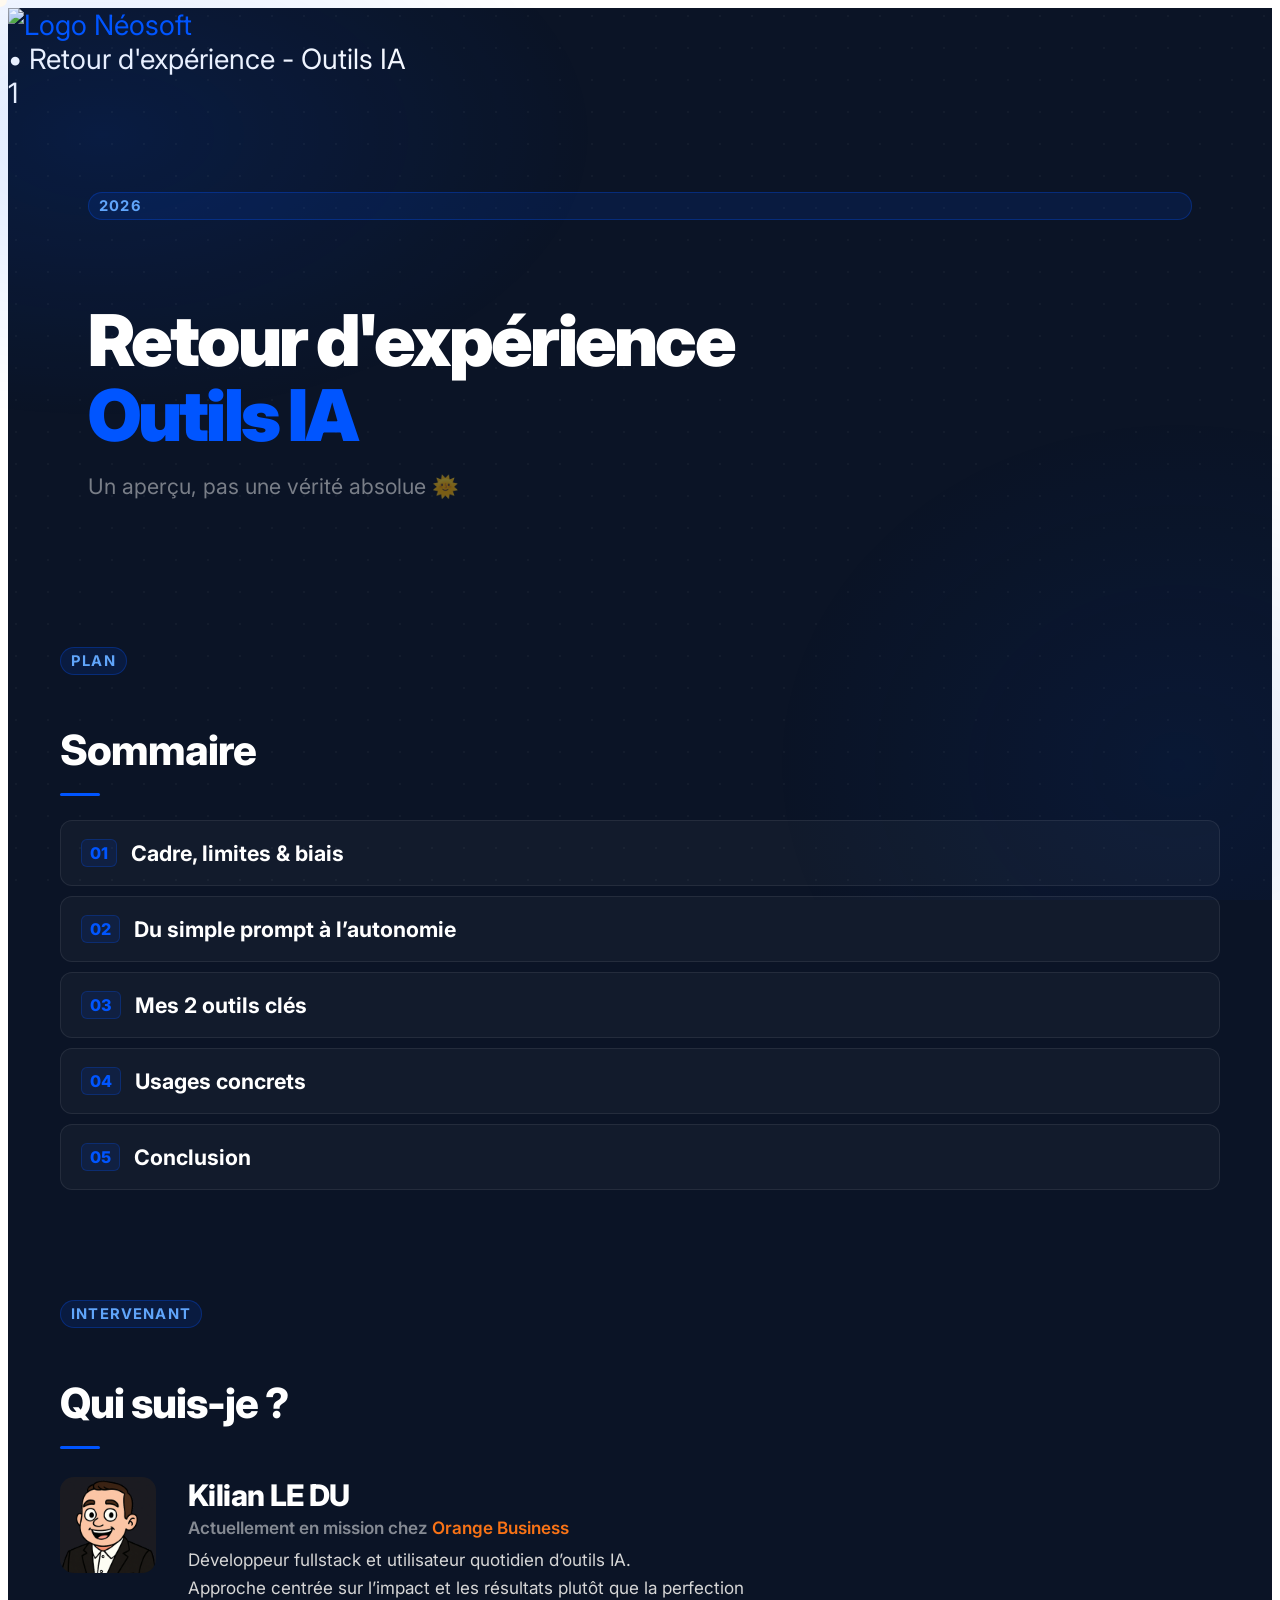
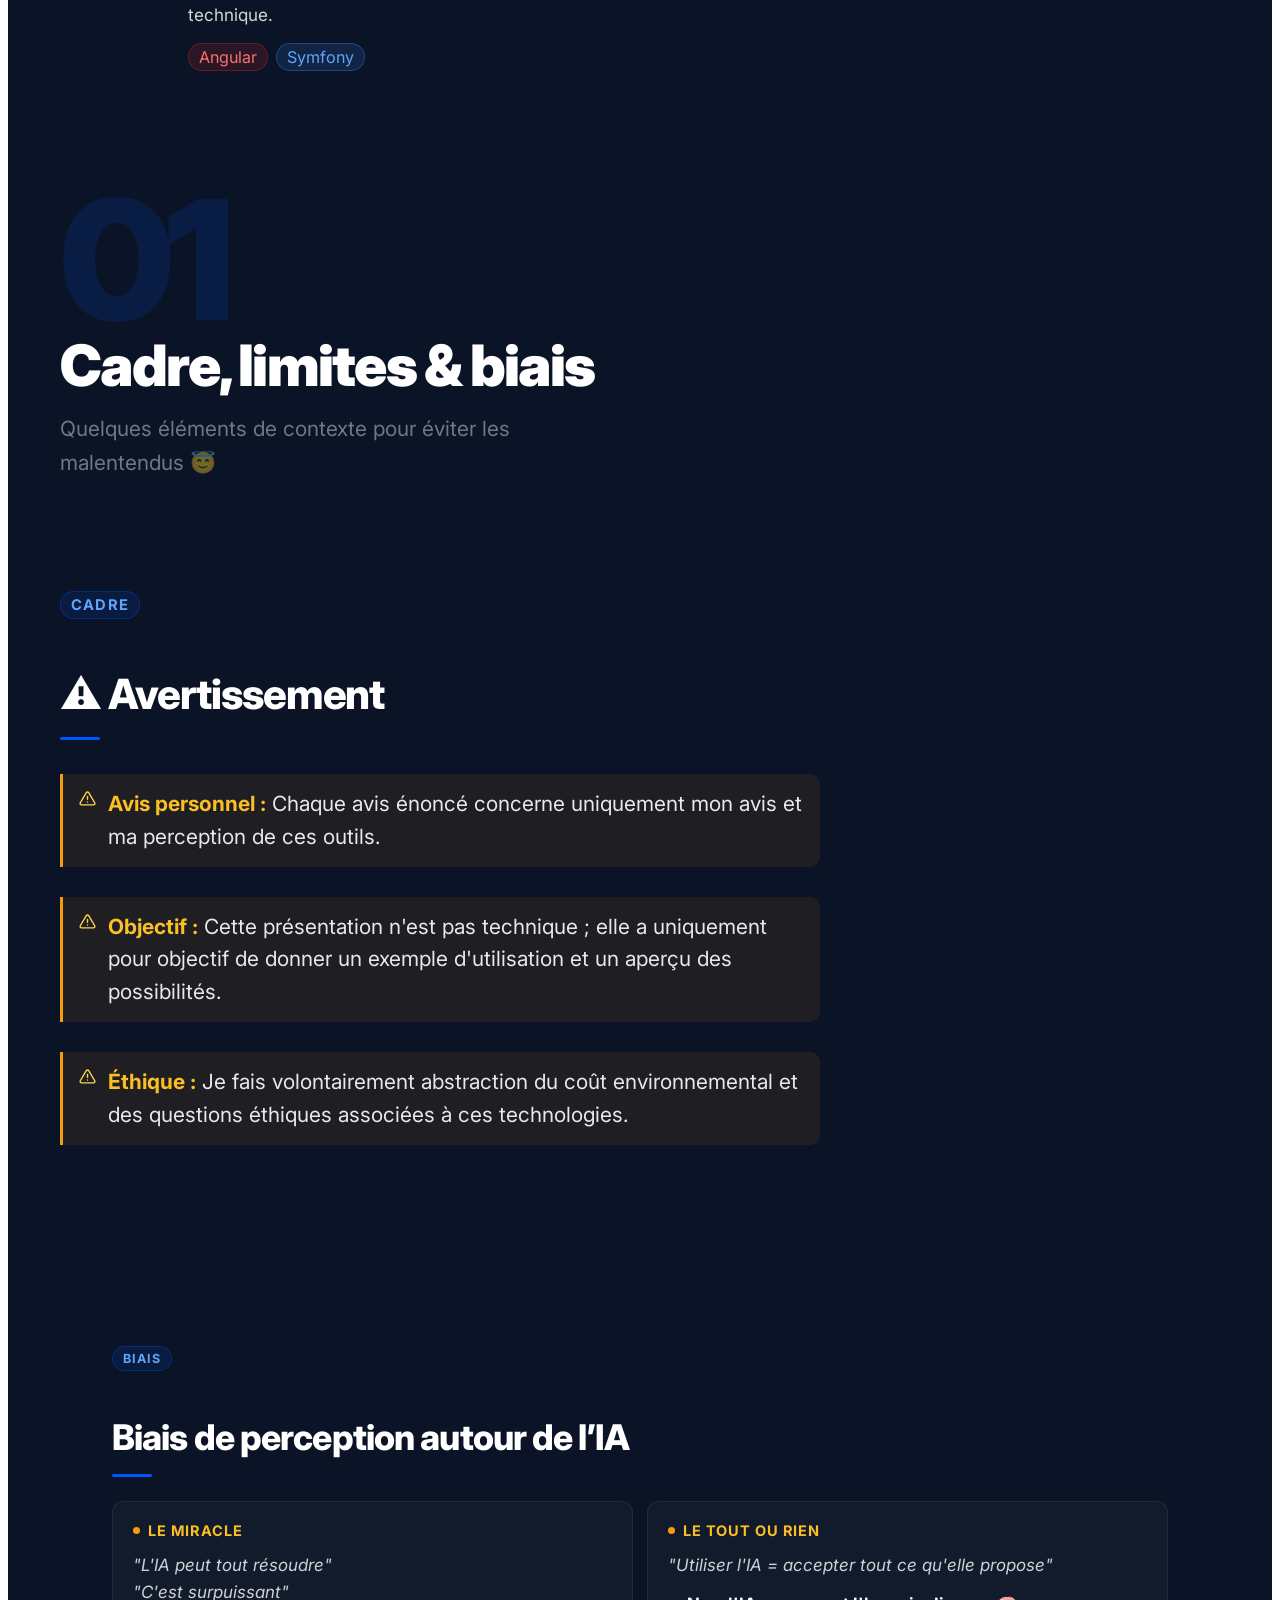
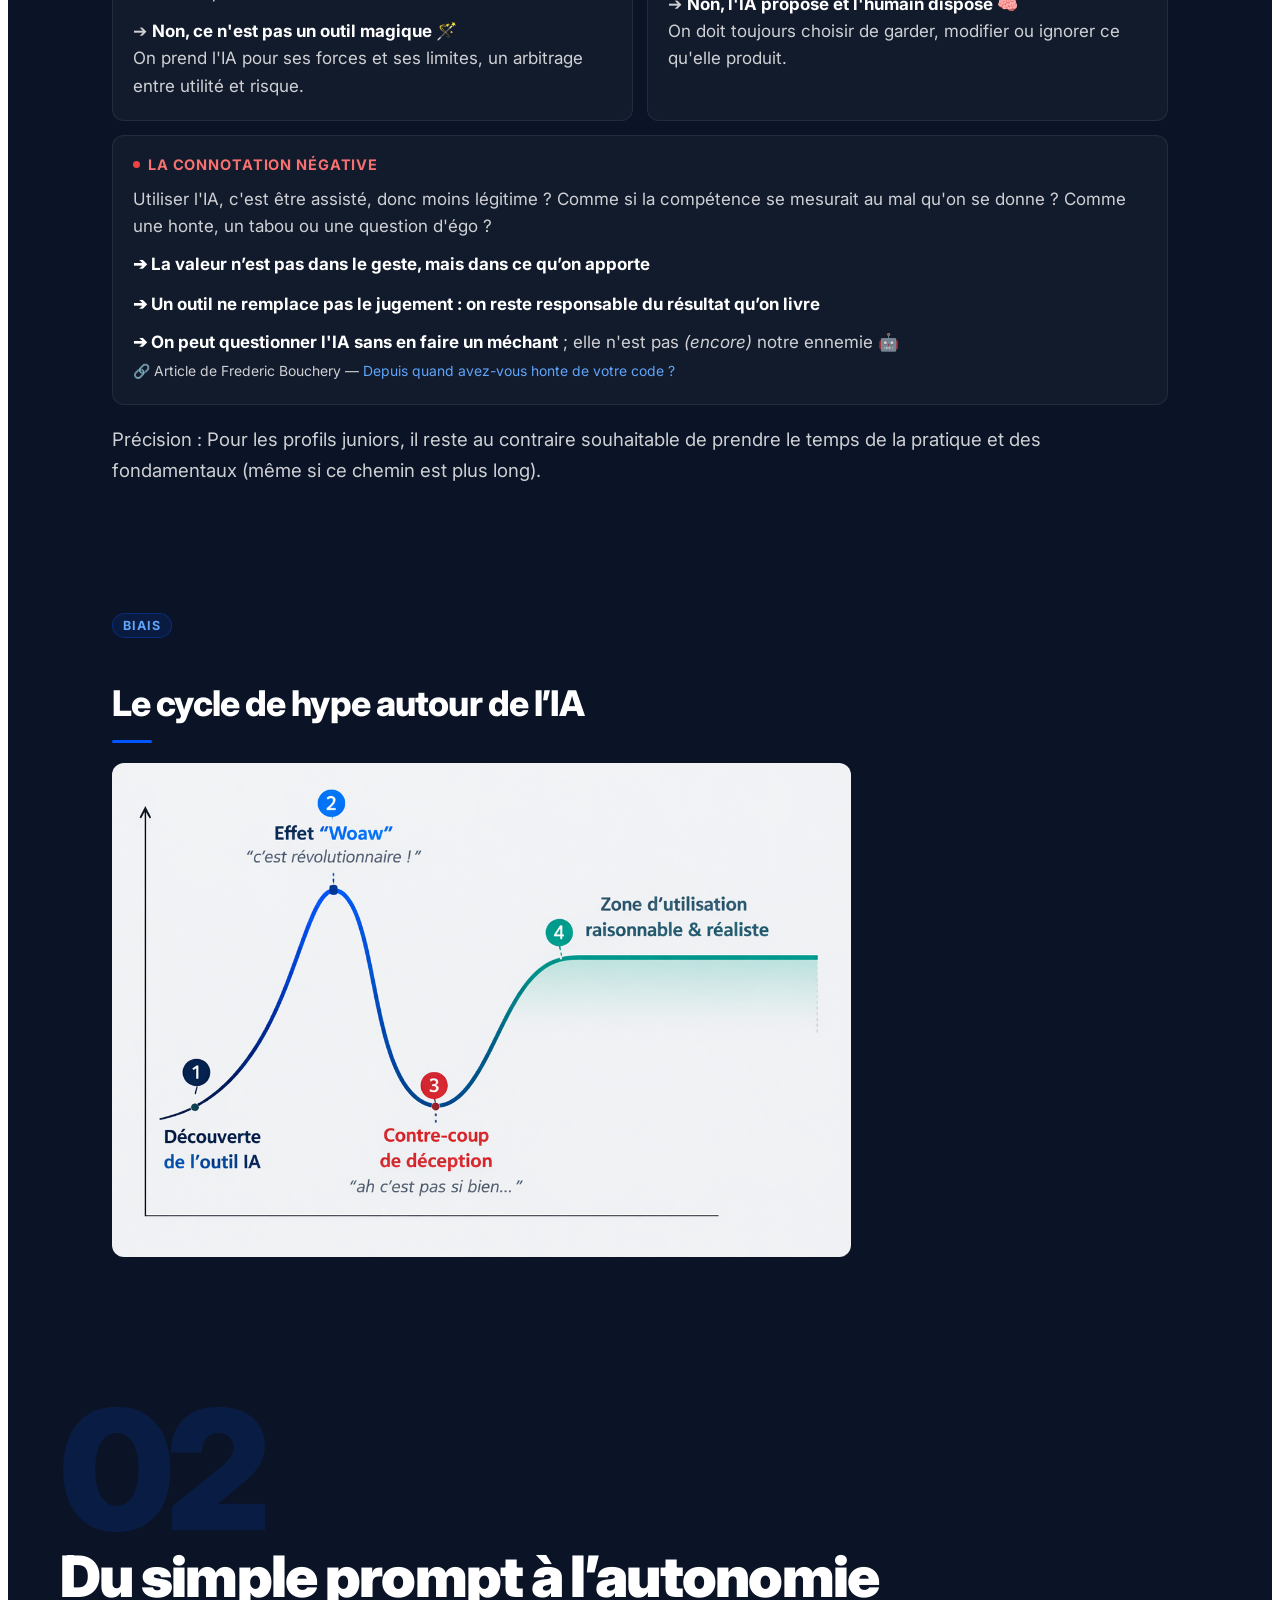
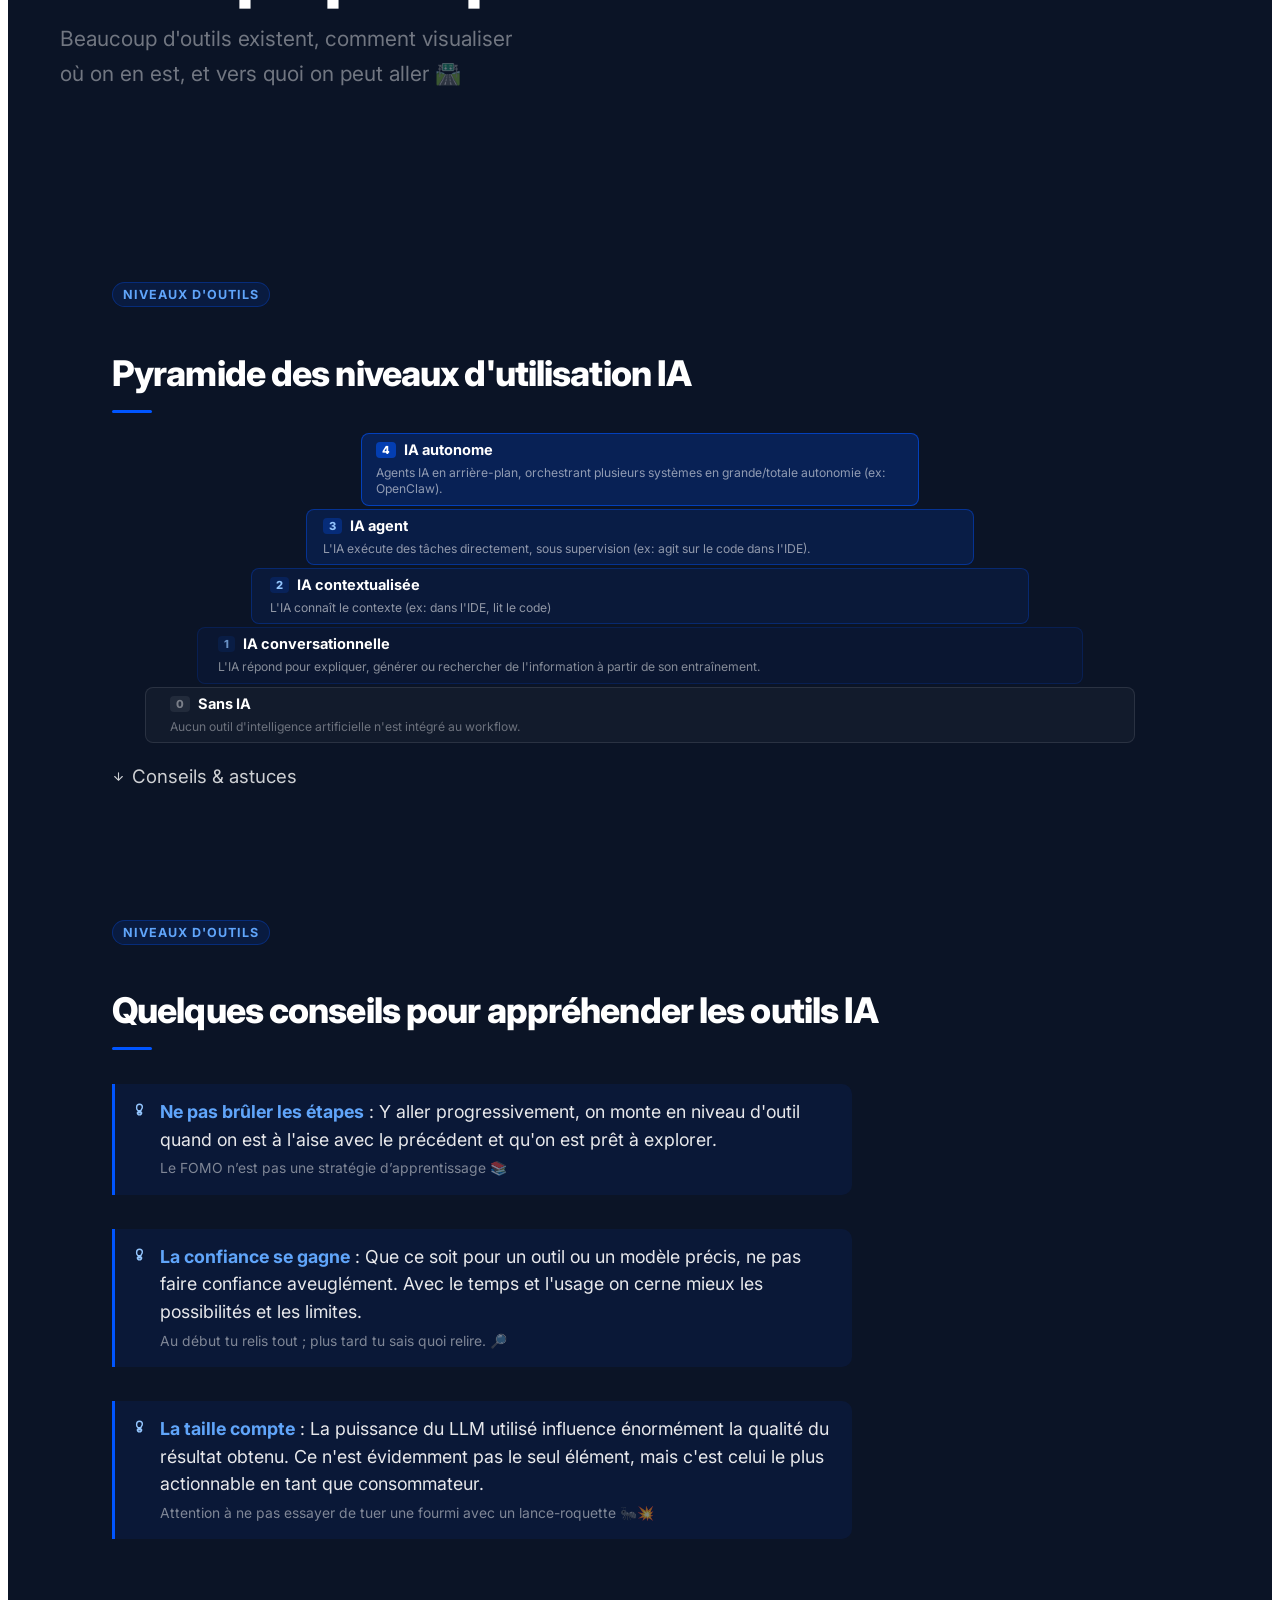
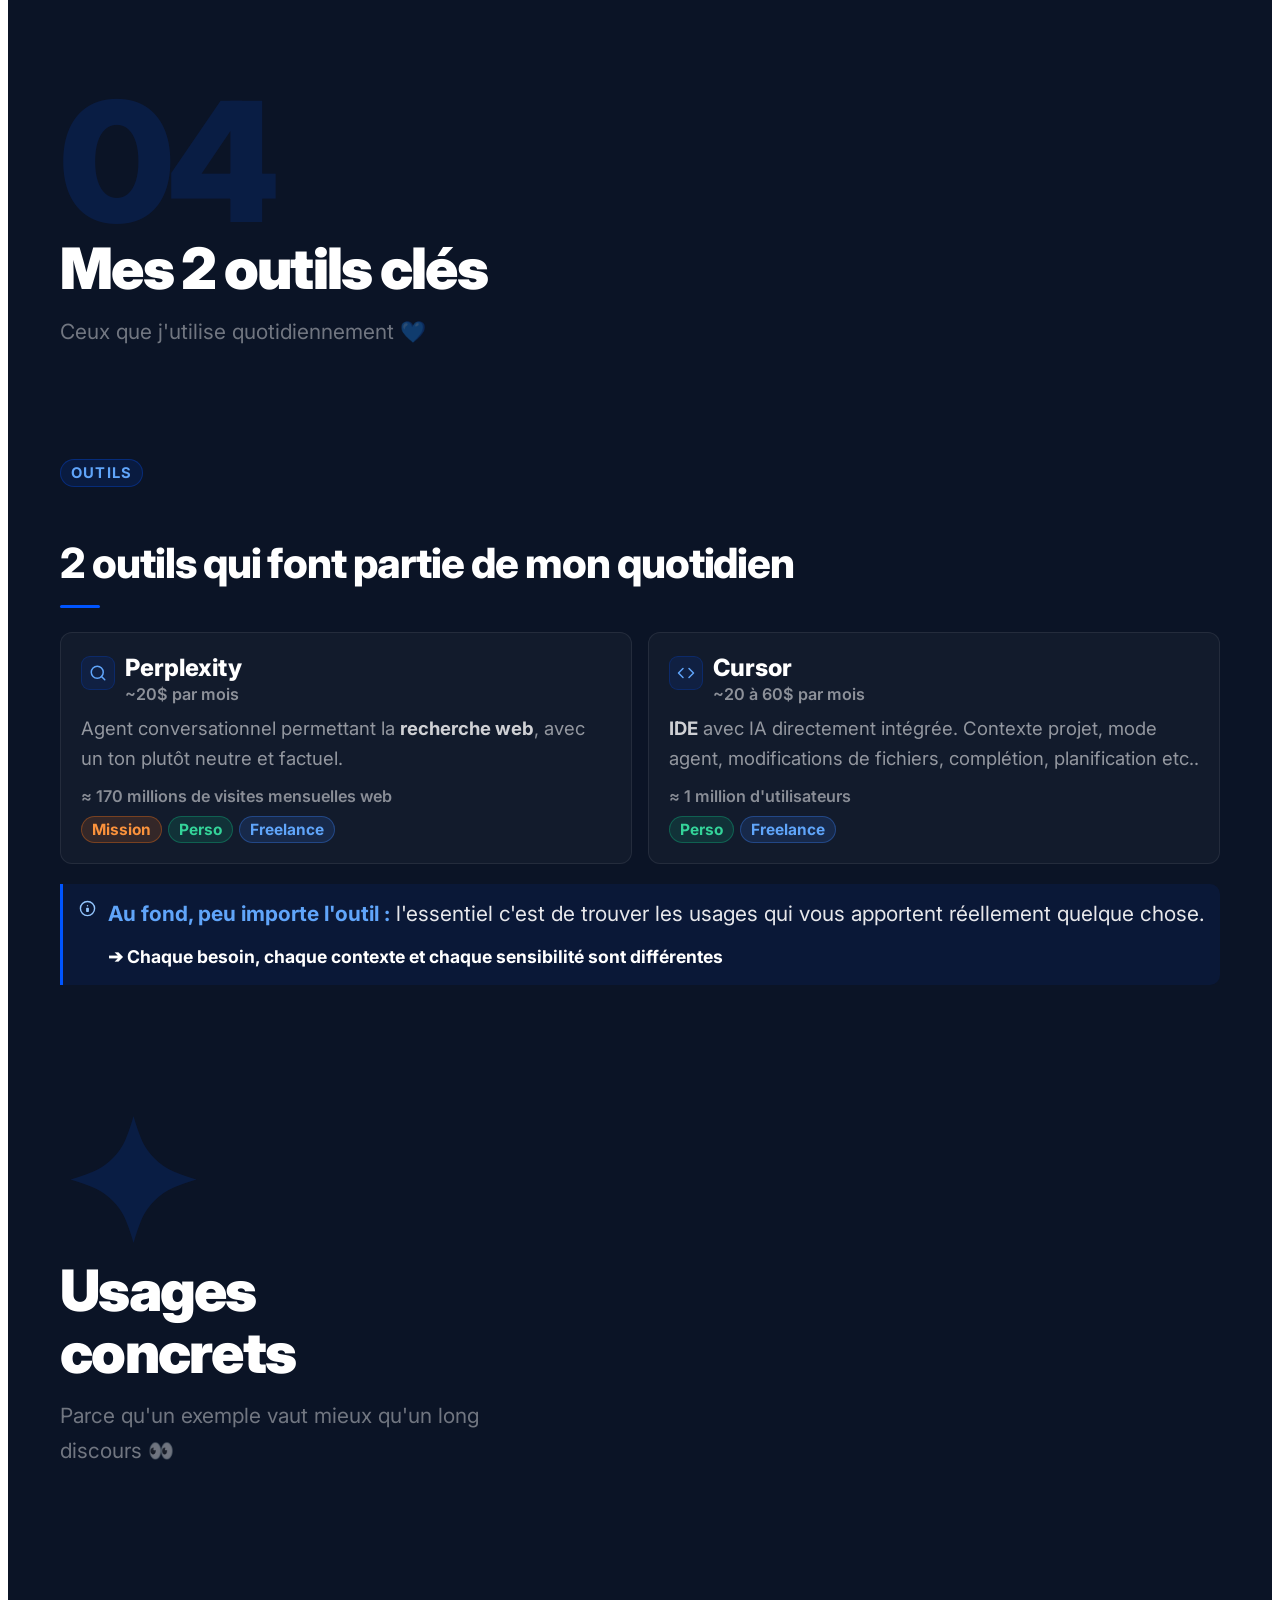
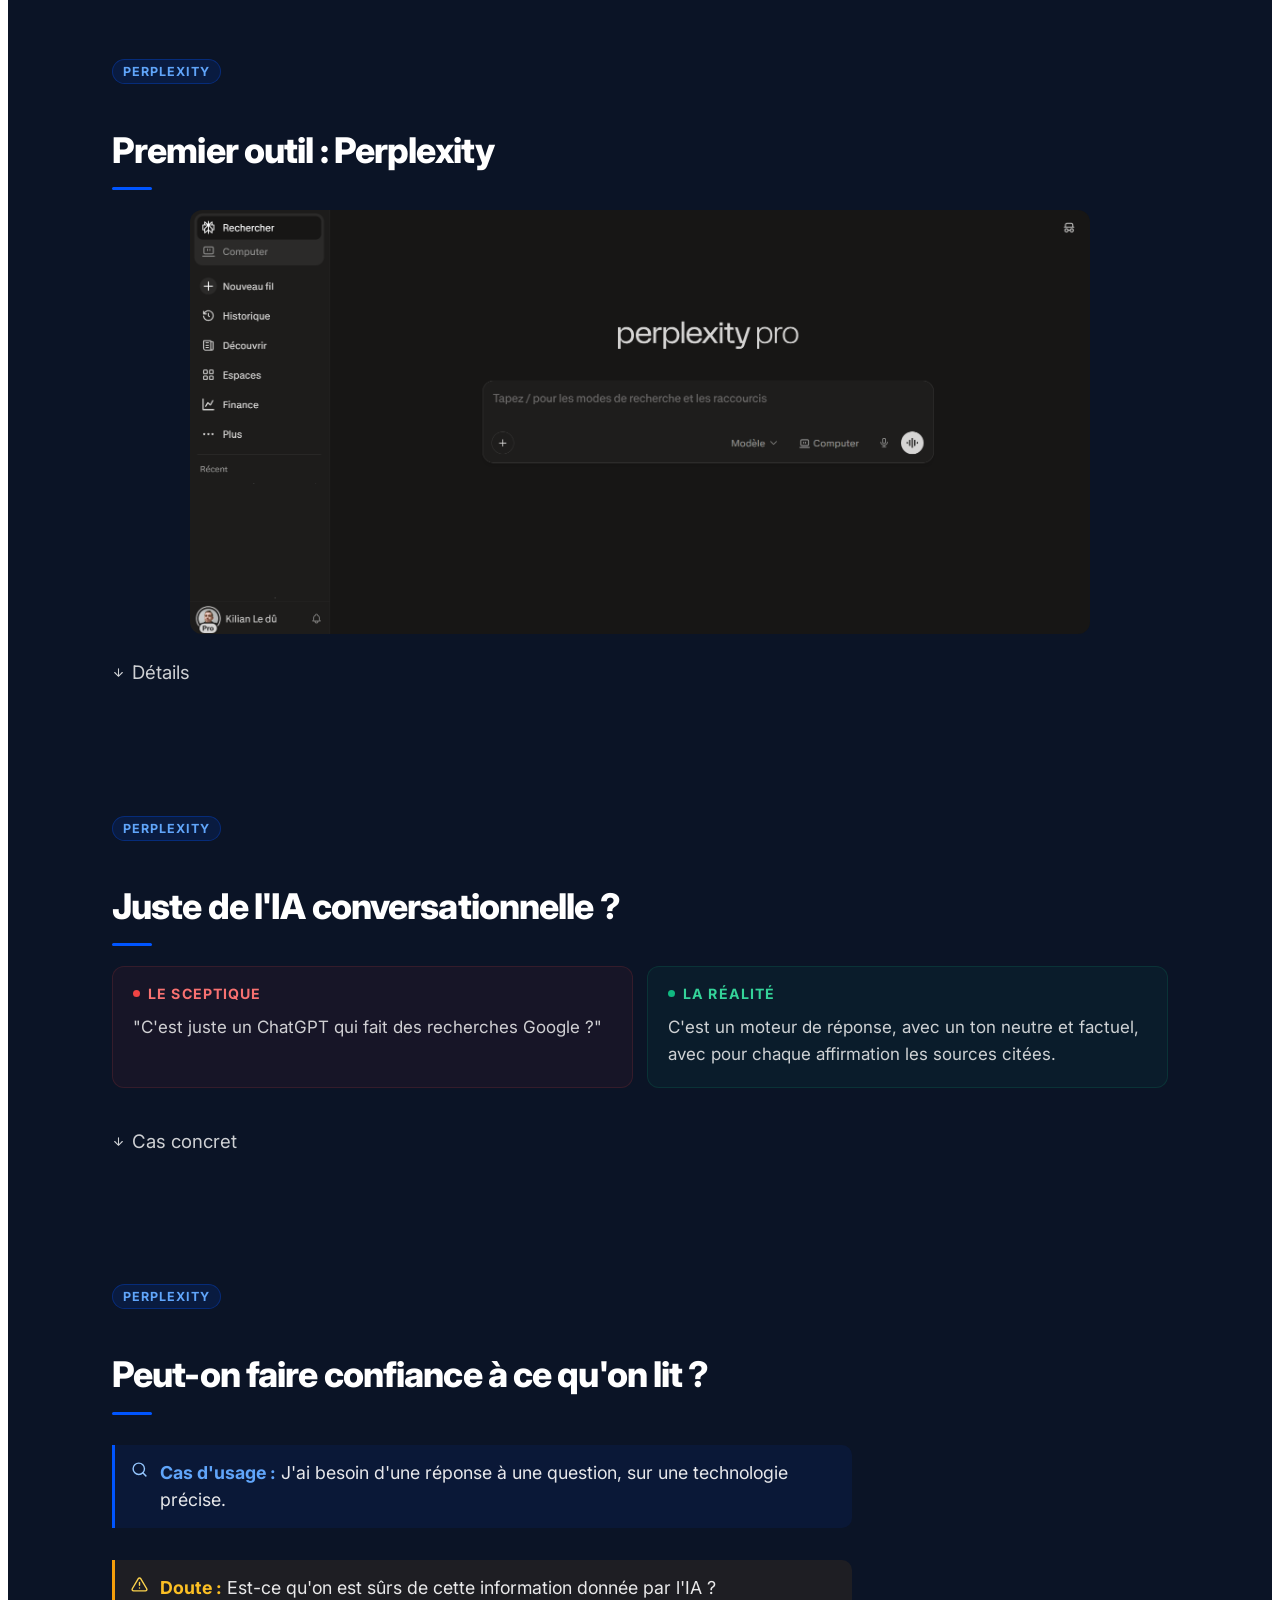
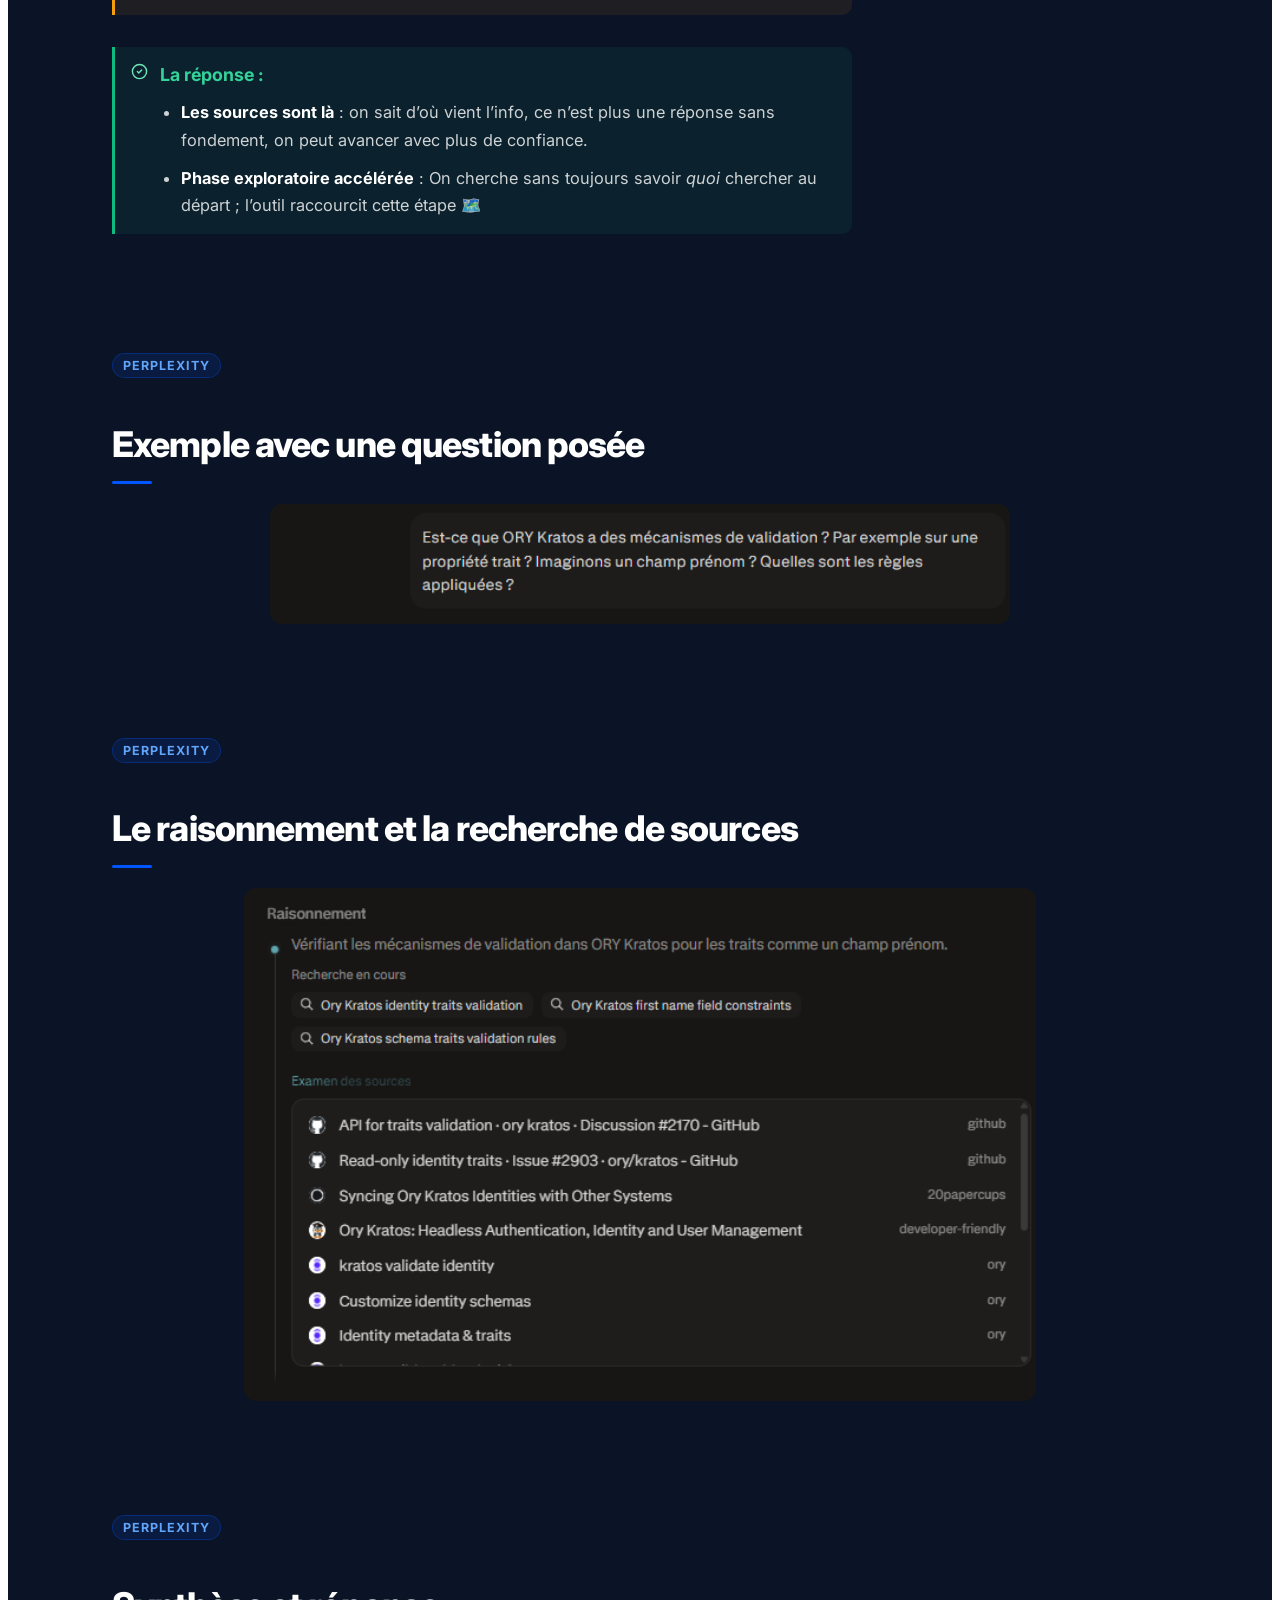
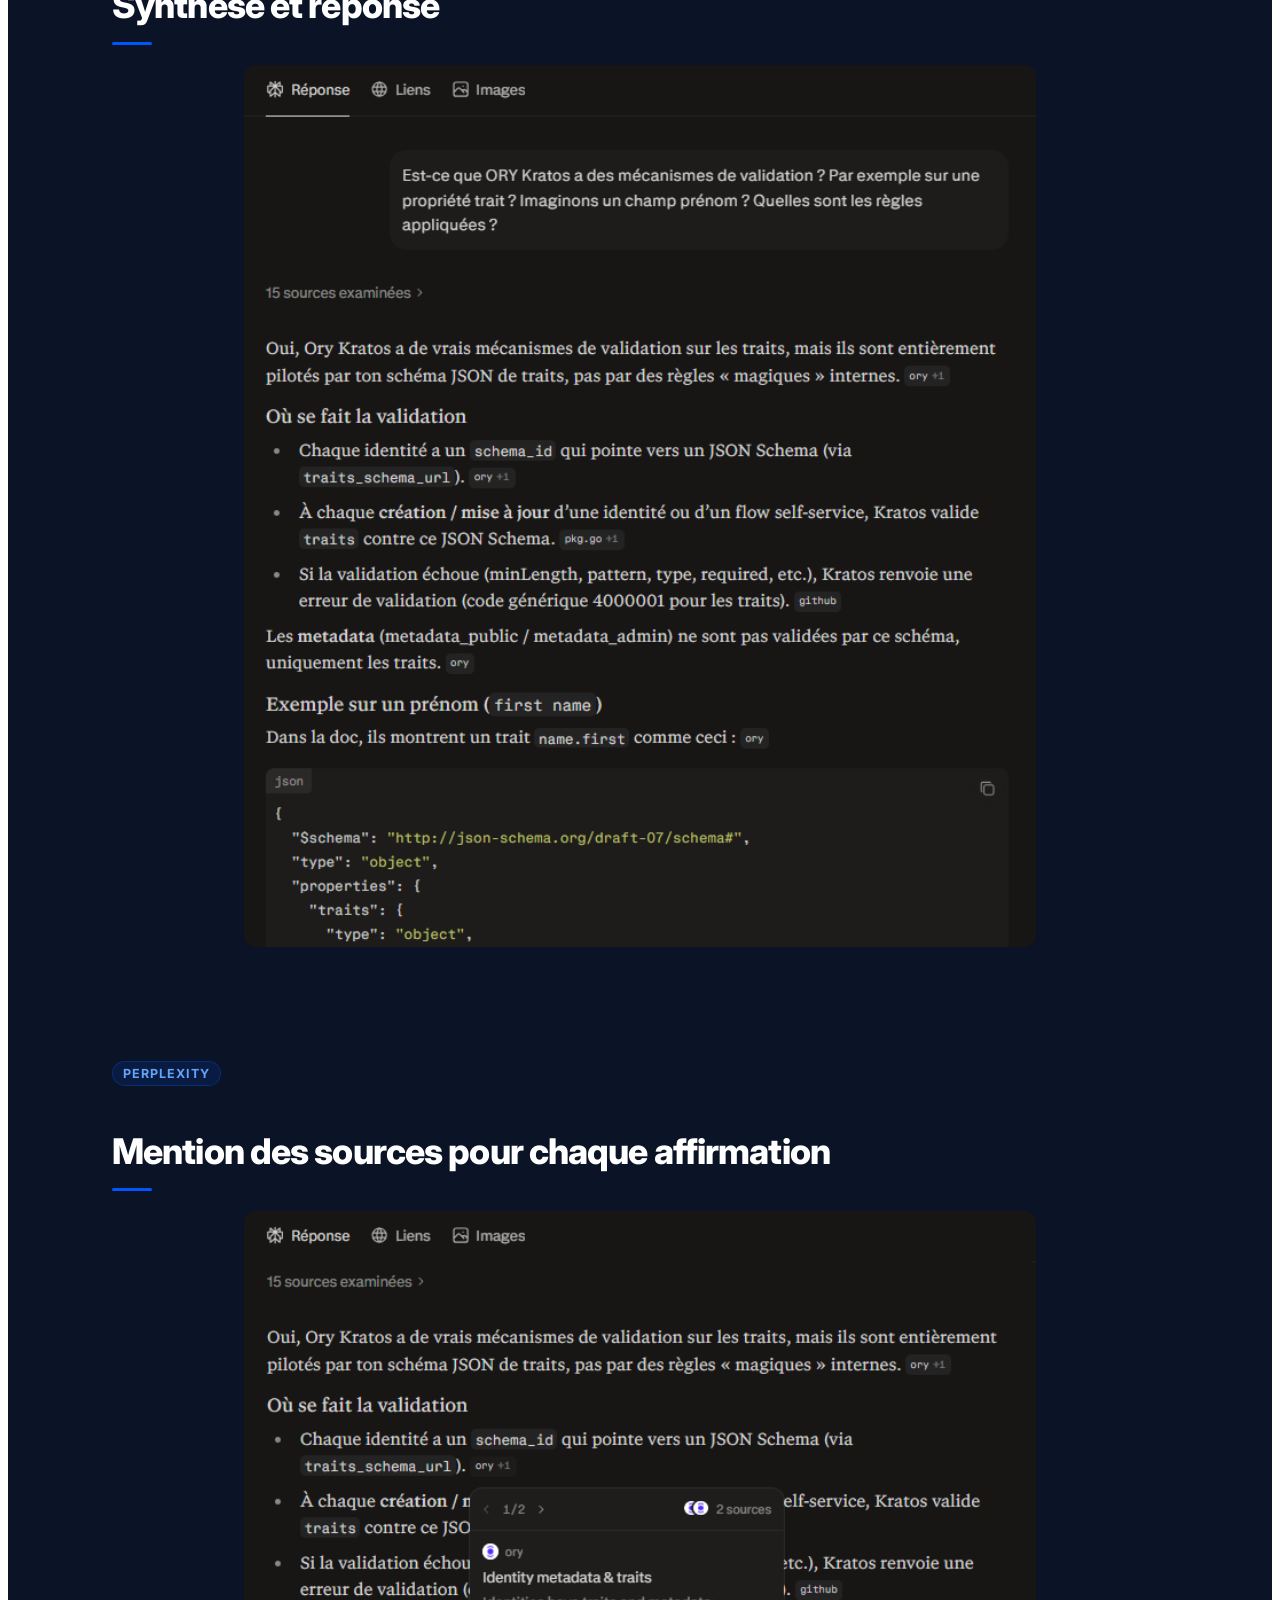
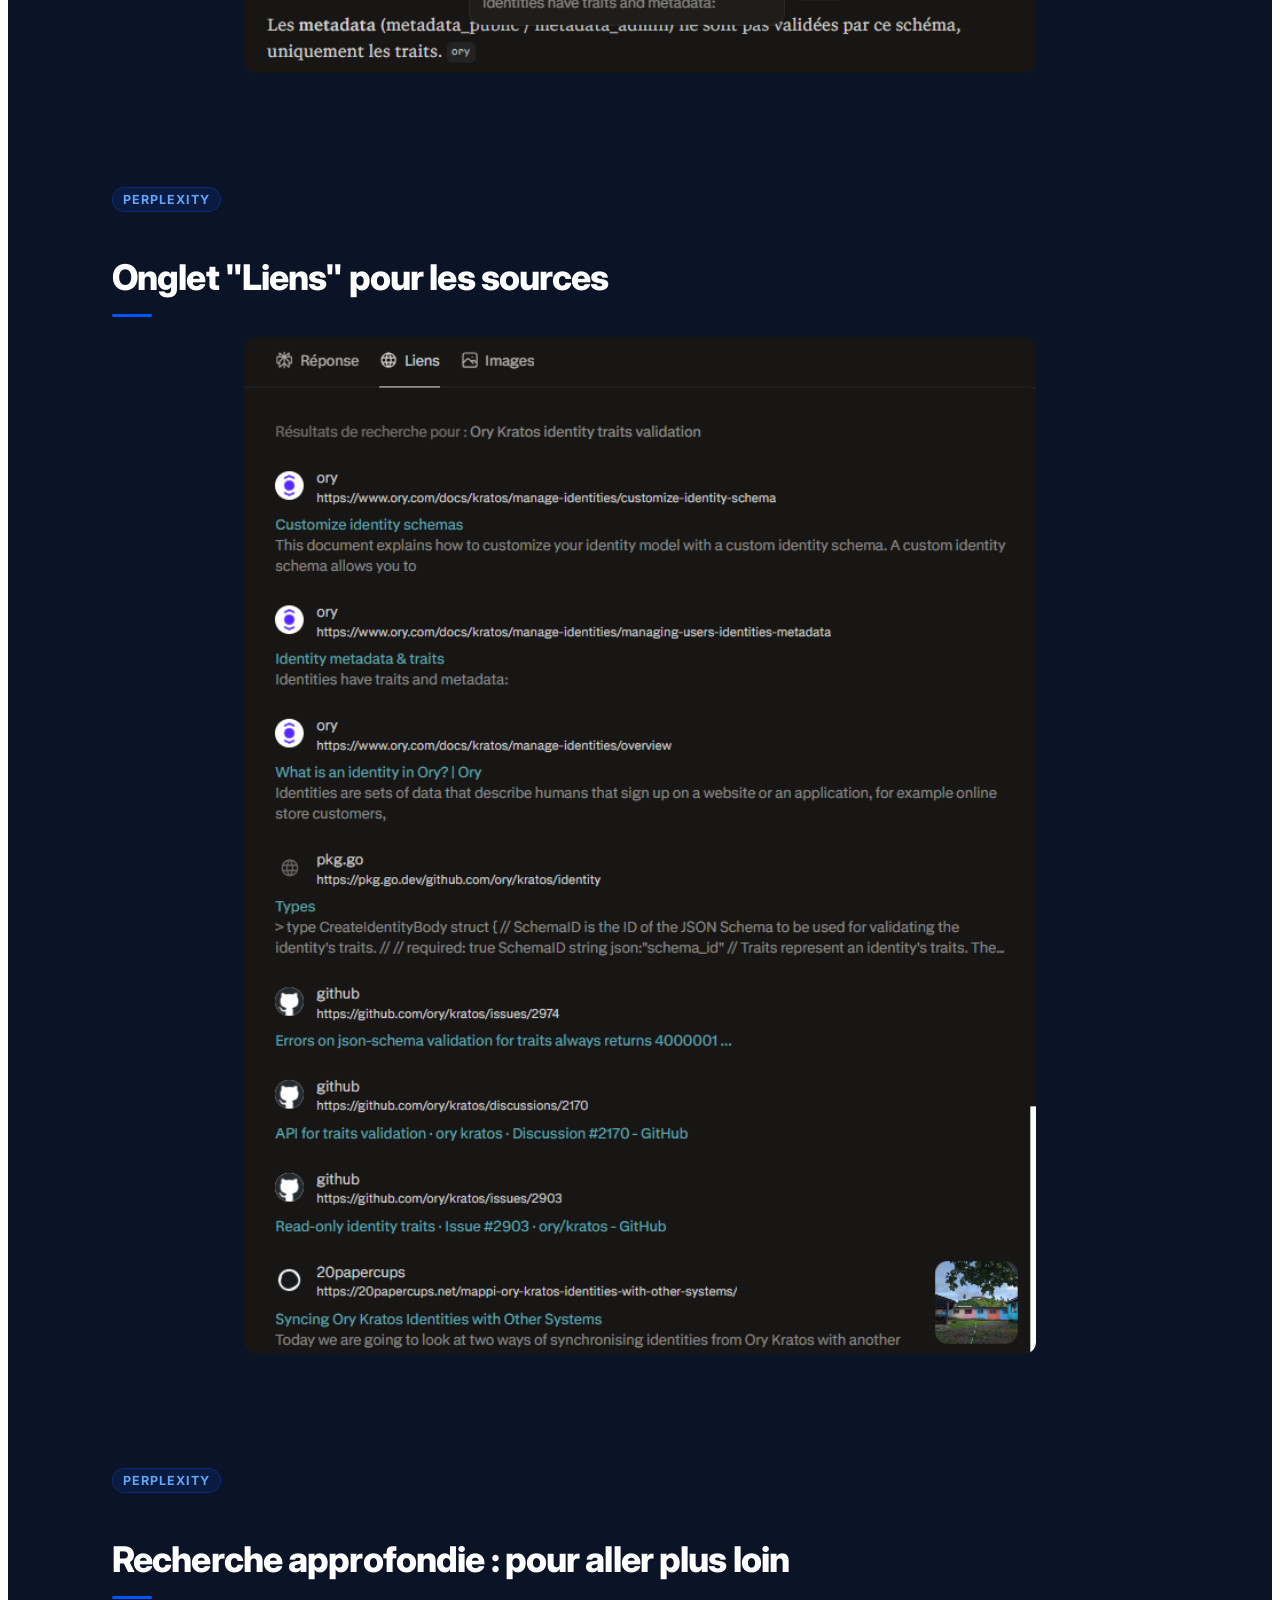
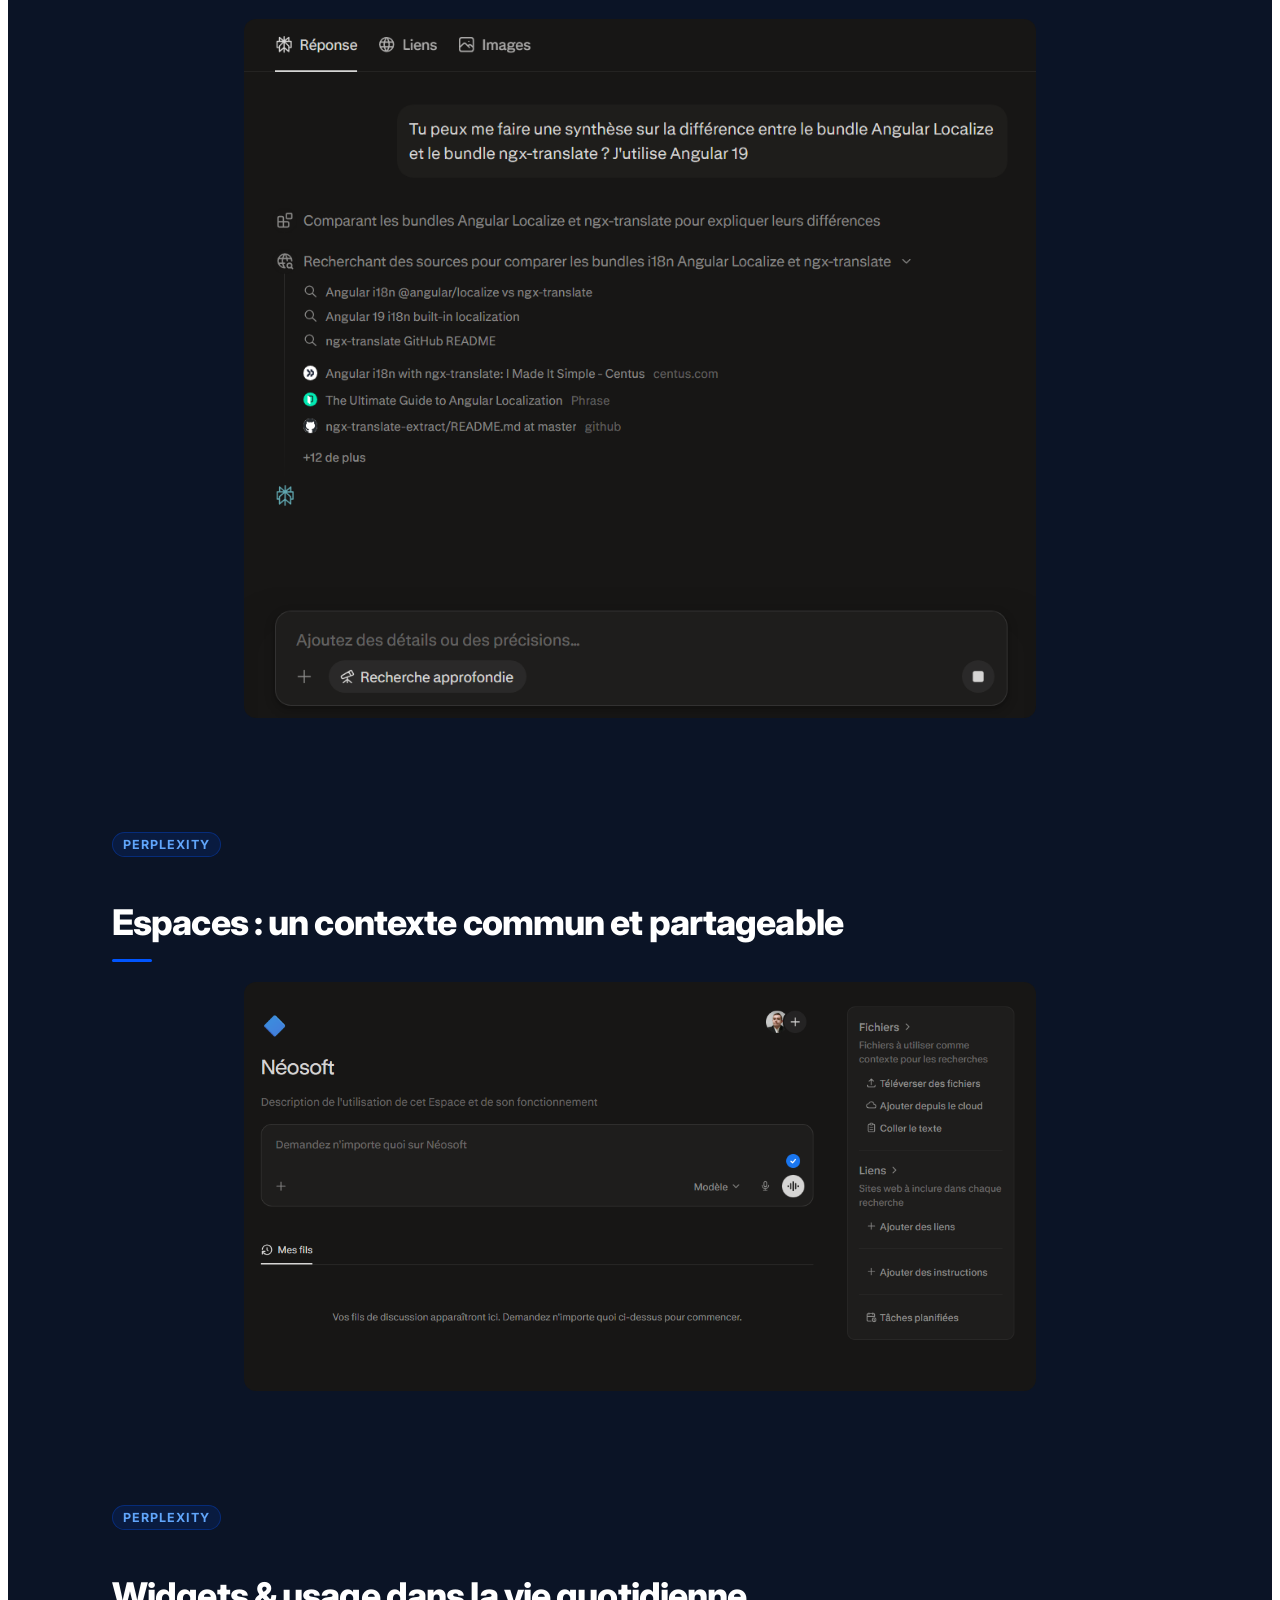
==== index.html @ 253b0e28 "Rename index.html" ====
<!DOCTYPE html>
<html>
<head>
  <meta charset="utf-8">
  <title>Néosoft - RetEx Outils IA</title>

  <link rel="stylesheet" href="https://fonts.googleapis.com/css2?family=Inter:ital,wght@0,300;0,400;0,500;0,600;0,700;0,800;0,900;1,400&display=swap">
  <link rel="stylesheet" href="https://cdn.jsdelivr.net/npm/reveal.js@4.3.1/dist/reveal.min.css">
  <link rel="stylesheet" href="https://cdn.jsdelivr.net/npm/reveal.js@4.3.1/dist/theme/black.min.css">
  <link rel="stylesheet" href="https://cdn.jsdelivr.net/npm/highlight.js@11.11.1/styles/nord.min.css">
  <script src="https://cdn.jsdelivr.net/npm/reveal.js/plugin/highlight/highlight.js"></script>
  <script src="https://cdn.jsdelivr.net/npm/@tailwindcss/browser@4"></script>
  <link rel="icon" type="image/png" href="https://www.neosoft.fr/wp-content/themes/neosoft/favicons/favicon-32x32.png">

  <style type="text/tailwindcss">
    @theme {
      --color-navy:  #0B1426;
      --color-blue:  #003DB5;
      --color-accent: #0055FF;
      --font-sans: "Inter", -apple-system, BlinkMacSystemFont, "Segoe UI", sans-serif;
    }
  </style>

  <style>
    /* ── ANIMATIONS ENTRE SLIDES ─────────────────── */
    @keyframes slideInUp {
      from { opacity: 0; transform: translateY(40px); }
      to   { opacity: 1; transform: translateY(0); }
    }
    @keyframes slideInLeft {
      from { opacity: 0; transform: translateX(-48px); }
      to   { opacity: 1; transform: translateX(0); }
    }
    .reveal .slides section.present > * {
      animation: slideInUp .5s cubic-bezier(0.22, 1, 0.36, 1) both;
    }
    .reveal .slides section.present > *:nth-child(1) { animation-delay: .00s; }
    .reveal .slides section.present > *:nth-child(2) { animation-delay: .07s; }
    .reveal .slides section.present > *:nth-child(3) { animation-delay: .14s; }
    .reveal .slides section.present > *:nth-child(4) { animation-delay: .21s; }
    .reveal .slides section.present > *:nth-child(5) { animation-delay: .28s; }
    .reveal .slides section.present > *:nth-child(6) { animation-delay: .35s; }
    /* Dividers : le chiffre géant entre en glissant depuis la gauche */
    .reveal .slides section.present .section-num   { animation: slideInLeft .55s cubic-bezier(0.22, 1, 0.36, 1) both; animation-delay: .0s; }
    .reveal .slides section.present .section-title { animation: slideInUp   .5s  cubic-bezier(0.22, 1, 0.36, 1) both; animation-delay: .08s; }
    .reveal .slides section.present .section-desc  { animation: slideInUp   .45s cubic-bezier(0.22, 1, 0.36, 1) both; animation-delay: .18s; }

    /* Présentation (hors .slide-template) : entrée horizontale au lieu de slideInUp */
    .reveal .slides section:not(.slide-template).present > * {
      animation-name: slideInLeft;
    }
    .reveal .slides section:not(.slide-template).present .section-title,
    .reveal .slides section:not(.slide-template).present .section-desc {
      animation-name: slideInLeft;
    }

    /* ── ANIMATIONS UTILITAIRES (opt-in) ─────────────
         Usage : ajouter la classe sur n'importe quel élément
         Ex : <div class="anim-slide-right anim-delay-2">...</div>

         Classes disponibles :
           anim-slide-up    → monte depuis le bas
           anim-slide-down  → descend depuis le haut
           anim-slide-right → arrive depuis la gauche
           anim-slide-left  → arrive depuis la droite
           anim-fade        → simple fondu (sans déplacement)
           anim-zoom        → zoom depuis légèrement plus petit
           anim-delay-1 … anim-delay-6 → décalage de 100ms à 600ms
    ─────────────────────────────────────────────── */
    @keyframes slideUp    { from { opacity:0; transform: translateY(36px);  } to { opacity:1; transform: translateY(0); } }
    @keyframes slideDown  { from { opacity:0; transform: translateY(-36px); } to { opacity:1; transform: translateY(0); } }
    @keyframes slideRight { from { opacity:0; transform: translateX(-36px); } to { opacity:1; transform: translateX(0); } }
    @keyframes slideLeft  { from { opacity:0; transform: translateX(36px);  } to { opacity:1; transform: translateX(0); } }
    @keyframes simpleFade { from { opacity:0; }                               to { opacity:1; } }
    @keyframes zoomIn     { from { opacity:0; transform: scale(.92); }        to { opacity:1; transform: scale(1); } }

    .reveal .slides section.present .anim-slide-up    { animation: slideUp    .55s cubic-bezier(0.22,1,0.36,1) both; }
    .reveal .slides section.present .anim-slide-down  { animation: slideDown  .55s cubic-bezier(0.22,1,0.36,1) both; }
    .reveal .slides section.present .anim-slide-right { animation: slideRight .55s cubic-bezier(0.22,1,0.36,1) both; }
    .reveal .slides section.present .anim-slide-left  { animation: slideLeft  .55s cubic-bezier(0.22,1,0.36,1) both; }
    .reveal .slides section.present .anim-fade        { animation: simpleFade .5s  cubic-bezier(0.22,1,0.36,1) both; }
    .reveal .slides section.present .anim-zoom        { animation: zoomIn     .5s  cubic-bezier(0.22,1,0.36,1) both; }

    .anim-delay-1 { animation-delay: .1s !important; }
    .anim-delay-2 { animation-delay: .2s !important; }
    .anim-delay-3 { animation-delay: .3s !important; }
    .anim-delay-4 { animation-delay: .4s !important; }
    .anim-delay-5 { animation-delay: .5s !important; }
    .anim-delay-6 { animation-delay: .6s !important; }

    /* ── CORRECTIONS MODE VUE D'ENSEMBLE (Échap) ─────
       Reveal masque les slides .past/.future (opacity:0) et les fragments
       non révélés (opacity:0 + visibility:hidden). Le thème overview ne
       remet pas toujours visibility sur les fragments. Nos animations
       d’entrée (section.present > *) peuvent laisser un état illisible.
       On force donc un rendu « figé final » pour toutes les vignettes.
    ─────────────────────────────────────────────── */
    .reveal.overview .slides > section.past,
    .reveal.overview .slides > section.future,
    .reveal.overview .slides > section.present,
    .reveal.overview .slides section > section.past,
    .reveal.overview .slides section > section.future,
    .reveal.overview .slides section > section.present {
      opacity:    1 !important;
      visibility: visible !important;
    }
    .reveal.overview .slides section {
      opacity:    1 !important;
      visibility: visible !important;
    }
    /* Enfants directs SAUF les <section> imbriquées (stack vertical) */
    .reveal.overview .slides section > *:not(section) {
      animation:  none !important;
      opacity:    1 !important;
      transform:  none !important;
      visibility: visible !important;
    }
    .reveal.overview .slides section * {
      animation:  none !important;
    }
    /* Tout le contenu hors balises <section> imbriquées : opacité / visibilité */
    .reveal.overview .slides section *:not(section) {
      opacity:    1 !important;
      visibility: visible !important;
    }
    /* Fragments Reveal + variantes fade-* (transform inclus) */
    .reveal.overview .slides section .fragment,
    .reveal.overview .slides section .fragment.visible {
      opacity:    1 !important;
      visibility: visible !important;
      transform:  none !important;
    }

    /* ── BASE ─────────────────────────────────────── */
    *, html, body {
      font-family: "Inter", -apple-system, BlinkMacSystemFont, "Segoe UI", sans-serif;
    }
    :root {
      --header-height: 72px;
      --navy:   #0B1426;
      --blue:   #003DB5;
      --accent: #0055FF;
      --r-background-color: #0B1426;
      --r-main-color:    #FFFFFF;
      --r-heading-color: #FFFFFF;
      --r-link-color:    #0055FF;
      --r-selection-background-color: #0055FF;
      --r-selection-color: #fff;
    }

    /* ── FOND ─────────────────────────────────────── */
    .reveal {
      background: #0B1426;
      color: #fff;
      font-size: 28px;
      font-family: "Inter", sans-serif;
    }
    /* Orbs de couleur */
    .reveal::before {
      content: '';
      position: fixed;
      inset: 0;
      background:
        radial-gradient(ellipse 55% 45% at 8% 15%,  rgba(0,85,255,.13) 0%, transparent 70%),
        radial-gradient(ellipse 45% 55% at 92% 85%, rgba(0,61,181,.1)  0%, transparent 70%);
      pointer-events: none;
      z-index: 0;
    }
    /* Grille de points subtile */
    .reveal::after {
      content: '';
      position: fixed;
      inset: 0;
      background-image: radial-gradient(circle, rgba(255,255,255,.035) 1px, transparent 1px);
      background-size: 32px 32px;
      pointer-events: none;
      z-index: 0;
    }
    .reveal .slides { position: relative; z-index: 1; }

    /* ── SECTIONS ─────────────────────────────────── */
    .reveal section {
      padding-top: calc(var(--header-height) + 10px);
      padding-bottom: 24px;
      padding-left: 52px;
      padding-right: 52px;
      font-size: .85em;
      text-align: left;
    }

    /* ── TYPOGRAPHIE ──────────────────────────────── */
    .reveal h1 {
      font-size: 3em; font-weight: 900; color: #fff;
      line-height: 1.05; letter-spacing: -.04em; margin-bottom: .3em;
    }
    .reveal h2 {
      font-size: 1.75em; font-weight: 800; color: #fff;
      letter-spacing: -.025em; line-height: 1.2;
      margin-bottom: .2em;
      position: relative; padding-bottom: .5em;
      text-transform: none;
    }
    .reveal h2::after {
      content: ''; position: absolute; bottom: 0; left: 0;
      width: 40px; height: 3px;
      background: var(--accent); border-radius: 2px;
    }
    .reveal h3 {
      font-size: 1.05em; font-weight: 700; color: #fff;
      margin-bottom: .45em; letter-spacing: -.01em;
    }
    .reveal p  { color: rgba(255,255,255,.8);  line-height: 1.65; font-size: .92em; }
    .reveal li { color: rgba(255,255,255,.8);  line-height: 1.7;  font-size: .92em; }
    .reveal a  { color: var(--accent); text-decoration: none; }

    /* ── BARRE DE PROGRESSION ──
       Reveal remplit la barre avec transform: scaleX(p) sur un span à width:100%.
       Pour les petits p, l’échelle compresse le bord droit → flou large ; plus p
       augmente, plus c’est net. On ignore scaleX (voir JS : width en %). ── */
    .reveal .progress {
      position: fixed; top: var(--header-height); bottom: auto;
      left: 0; right: 0; height: 3px;
      background: rgba(255,255,255,.08);
      z-index: 1100; pointer-events: none;
      isolation: isolate;
    }
    .reveal .progress span {
      display: block;
      height: 100%;
      width: 0%;
      max-width: 100%;
      box-sizing: border-box;
      background: var(--accent);
      box-shadow: 0 0 3px rgba(0, 85, 255, 0.45);
      backface-visibility: hidden;
      -webkit-backface-visibility: hidden;
      transition: none !important;
      transform: none !important;
      transform-origin: left center;
    }

    /* ── FLÈCHES REVEAL.JS (conservées) ──────────── */
    .reveal .controls button,
    .reveal .controls .navigate-left,
    .reveal .controls .navigate-right,
    .reveal .controls .navigate-up,
    .reveal .controls .navigate-down {
      color: rgba(255,255,255,.4) !important;
      fill: rgba(255,255,255,.4) !important;
      transition: color .2s, fill .2s;
    }
    .reveal .controls button:hover {
      color: #fff !important;
      fill: #fff !important;
    }

    /* ── COMPOSANTS RÉUTILISABLES ─────────────────── */

    /* Tag */
    .tag {
      display: inline-block;
      font-size: .62em; font-weight: 700; letter-spacing: .08em; text-transform: uppercase;
      padding: 4px 10px; border-radius: 100px;
      background: rgba(0,85,255,.12); border: 1px solid rgba(0,85,255,.3); color: #60a5fa;
    }

    /* Card générique */
    .card {
      padding: 18px 20px; border-radius: 12px;
      background: rgba(255,255,255,.03); border: 1px solid rgba(255,255,255,.08);
      transition: background .2s, border-color .2s;
    }
    .card:hover { background: rgba(0,85,255,.06); border-color: rgba(0,85,255,.2); }

    /* Capture grid cells */
    .capture-grid img { max-height: 18vh; width: 100%; object-fit: contain; border-radius: 12px; display: block; }
    .capture-cell { transition: transform .2s ease; cursor: zoom-in; }
    .capture-cell:hover { transform: translateY(-4px); }

    /* Lightbox */
    #img-lightbox {
      display: none;
      position: fixed;
      inset: 0;
      z-index: 9999;
      align-items: center;
      justify-content: center;
      background: rgba(0,0,0,.75);
      backdrop-filter: blur(6px);
      cursor: zoom-out;
      opacity: 0;
      transition: opacity .22s ease;
    }
    #img-lightbox.lb-visible {
      display: flex;
      opacity: 1;
    }
    #img-lightbox img {
      max-width: 72vw;
      max-height: 72vh;
      width: auto;
      height: auto;
      border-radius: 12px;
      box-shadow: 0 12px 48px rgba(0,0,0,.6);
      transform: scale(.94);
      transition: transform .28s cubic-bezier(.22,1,.36,1);
    }
    #img-lightbox.lb-visible img {
      transform: scale(1);
    }

    /* Callouts */
    .callout {
      display: flex; align-items: flex-start; gap: 12px;
      padding: 14px 16px; border-radius: 0 10px 10px 0; border-left: 3px solid;
      margin: 10px 0; font-size: .88em;
    }
    .callout svg { width: 17px; height: 17px; flex-shrink: 0; margin-top: 2px; stroke-width: 2; stroke-linecap: round; stroke-linejoin: round; fill: none; stroke: currentColor; }
    .callout__text { color: rgba(255,255,255,.9); line-height: 1.55; }
    .callout--info    { background: rgba(0,85,255,.08);   border-color: #0055FF; color: #93c5fd; }
    .callout--warning { background: rgba(245,158,11,.08); border-color: #F59E0B; color: #fcd34d; }
    .callout--error   { background: rgba(239,68,68,.08);  border-color: #EF4444; color: #fca5a5; }
    .callout--success { background: rgba(16,185,129,.08); border-color: #10B981; color: #6ee7b7; }

    /* Steps / roadmap */
    .steps-list { counter-reset: step; list-style: none; padding: 0; margin: 0; }
    .steps-list li {
      counter-increment: step;
      display: flex; align-items: center; gap: 14px;
      padding: 13px 0; border-bottom: 1px solid rgba(255,255,255,.07);
      font-size: .9em; color: rgba(255,255,255,.88);
      transition: padding-left .2s;
    }
    .steps-list li:last-child { border-bottom: none; }
    .steps-list li:hover { padding-left: 6px; }
    .steps-list li::before {
      content: counter(step, decimal-leading-zero);
      flex-shrink: 0; font-size: .72em; font-weight: 800; color: var(--accent);
      background: rgba(0,85,255,.1); border: 1px solid rgba(0,85,255,.28);
      border-radius: 7px; padding: 3px 8px; letter-spacing: .02em;
    }

    /* Checklist */
    .checklist { list-style: none; padding: 0; margin: 0; }
    .checklist li {
      display: flex; align-items: center; gap: 12px;
      padding: 12px 0; border-bottom: 1px solid rgba(255,255,255,.07);
      color: rgba(255,255,255,.88); font-size: .9em;
    }
    .checklist li:last-child { border-bottom: none; }
    .checklist li .icon {
      flex-shrink: 0; width: 22px; height: 22px; border-radius: 50%;
      display: flex; align-items: center; justify-content: center;
      font-size: .75em; font-weight: 700;
    }
    .checklist li.ok .icon { background: rgba(16,185,129,.15); color: #10B981; border: 1px solid rgba(16,185,129,.3); }
    .checklist li.ko       { opacity: .6; }
    .checklist li.ko .icon { background: rgba(239,68,68,.1);  color: #EF4444; border: 1px solid rgba(239,68,68,.2); }

    /* Tableau comparatif */
    .cmp-table { width: 100%; border-collapse: collapse; font-size: .85em; }
    .cmp-table thead th {
      padding: 10px 16px; font-weight: 700; font-size: .72em;
      text-transform: uppercase; letter-spacing: .06em;
      color: rgba(255,255,255,.4); border-bottom: 1px solid rgba(255,255,255,.1);
      text-align: center;
    }
    .cmp-table thead th:first-child { text-align: left; }
    .cmp-table tbody td {
      padding: 12px 16px; color: rgba(255,255,255,.82);
      border-bottom: 1px solid rgba(255,255,255,.06); text-align: center;
    }
    .cmp-table tbody td:first-child { text-align: left; font-weight: 600; color: #fff; }
    .cmp-table thead th:last-child { text-align: left; }
    .cmp-table tbody td:last-child  { text-align: left; }
    .cmp-table tbody tr:hover td { background: rgba(255,255,255,.025); }
    .badge-good { display: inline-block; padding: 2px 10px; border-radius: 100px; background: rgba(16,185,129,.12); color: #34d399; border: 1px solid rgba(16,185,129,.25); font-size: .83em; font-weight: 600; }
    .badge-bad  { display: inline-block; padding: 2px 10px; border-radius: 100px; background: rgba(239,68,68,.1);  color: #f87171; border: 1px solid rgba(239,68,68,.22);  font-size: .83em; font-weight: 600; }
    .badge-mid  { display: inline-block; padding: 2px 10px; border-radius: 100px; background: rgba(245,158,11,.1); color: #fbbf24; border: 1px solid rgba(245,158,11,.22); font-size: .83em; font-weight: 600; }
    /* Profils modèles : indigo (expert) → bleu (polyvalent) → cyan (rapide) */
    /* Badges modèles : feu vert → jaune → rouge (niveau / usage) */
    .badge-model-expert     { display: inline-block; padding: 2px 10px; border-radius: 100px; background: rgba(16,185,129,.18); color: #6ee7b7; border: 1px solid rgba(52,211,153,.45); font-size: .83em; font-weight: 600; }
    .badge-model-polyvalent { display: inline-block; padding: 2px 10px; border-radius: 100px; background: rgba(245,158,11,.16); color: #fcd34d; border: 1px solid rgba(251,191,36,.42); font-size: .83em; font-weight: 600; }
    .badge-model-rapide     { display: inline-block; padding: 2px 10px; border-radius: 100px; background: rgba(239,68,68,.14); color: #fca5a5; border: 1px solid rgba(248,113,113,.4); font-size: .83em; font-weight: 600; }

    /* Bloc prompt démo : pseudo-coloration + pastilles hex */
    .prompt-demo-pre {
      margin: 0; width: 110%; min-height: 120px; max-height: 38vh; overflow: auto; resize: vertical;
      box-sizing: border-box; padding: 7px 10px; border-radius: 10px;
      background: rgba(0,0,0,.4); border: 1px solid rgba(255,255,255,.12);
      font-size: .56em; line-height: 1.08; font-family: ui-monospace, SFMono-Regular, Menlo, Consolas, monospace;
      text-align: left;
    }
    .prompt-demo-code {
      display: block; margin: 0; color: rgba(255,255,255,.88); white-space: pre-wrap; word-break: break-word;
      font-family: inherit; font-size: inherit; line-height: 1.08;
    }
    .prompt-demo-code .prompt-css-var { color: #7dd3fc; font-weight: 600; }
    .prompt-demo-code .prompt-css-punct { color: rgba(255,255,255,.45); }
    .prompt-demo-code .prompt-hex-wrap { display: inline-flex; align-items: center; gap: 4px; vertical-align: middle; }
    .prompt-demo-code .prompt-swatch {
      display: inline-block; width: 10px; height: 10px; border-radius: 2px;
      border: 1px solid rgba(255,255,255,.28); box-shadow: 0 0 0 1px rgba(0,0,0,.35) inset; flex-shrink: 0;
    }
    .prompt-demo-code .prompt-hex-val { color: #e2e8f0; font-weight: 600; letter-spacing: .02em; }
    .prompt-demo-code .prompt-lead { color: rgba(255,255,255,.92); }
    .prompt-demo-code .prompt-em { color: #fcd34d; font-weight: 700; }
    /* Lignes « liste » sans <ul> : interligne minimal (les <li> gardent trop d’air) */
    .prompt-demo-code .prompt-list {
      display: block; margin: 0.04em 0 0.08em; padding: 0;
      color: rgba(255,255,255,.78);
    }
    .prompt-demo-code .prompt-list > span {
      display: block; margin: 0; padding: 0; line-height: 1; font-size: inherit;
    }
    .prompt-demo-code .prompt-list .prompt-dash { color: #60a5fa; margin-right: 0.35em; }
    .prompt-demo-code .prompt-css-line { display: block; margin: 0; line-height: 1.08; padding-left: 0; }
    .prompt-demo-code .prompt-lead--tight { display: block; margin: 0.1em 0 0; line-height: 1.08; }

    /* KPI */
    .kpi-value { font-size: 3em; font-weight: 900; letter-spacing: -.04em; line-height: 1; }
    .kpi-label { font-size: .68em; color: rgba(255,255,255,.45); font-weight: 500; margin-top: 6px; text-transform: uppercase; letter-spacing: .06em; line-height: 1.4; }
    .kpi-bar   { margin-top: 14px; height: 2px; border-radius: 2px; background: rgba(255,255,255,.08); overflow: hidden; }
    .kpi-bar span { display: block; height: 100%; border-radius: 2px; }

    /* Feature cards */
    .feature-card { padding: 18px; border-radius: 12px; background: rgba(255,255,255,.03); border: 1px solid rgba(255,255,255,.08); transition: background .2s, border-color .2s; }
    .feature-card:hover { background: rgba(0,85,255,.06); border-color: rgba(0,85,255,.22); }
    .feature-icon { width: 38px; height: 38px; border-radius: 9px; background: rgba(0,85,255,.1); border: 1px solid rgba(0,85,255,.22); display: flex; align-items: center; justify-content: center; margin-bottom: 12px; }
    .feature-icon svg { width: 18px; height: 18px; stroke: #60a5fa; fill: none; stroke-width: 2; stroke-linecap: round; stroke-linejoin: round; }

    /* Timeline */
    .timeline { position: relative; padding-left: 26px; }
    .timeline::before { content: ''; position: absolute; left: 5px; top: 8px; bottom: 8px; width: 2px; background: linear-gradient(to bottom, var(--accent), rgba(0,85,255,.08)); border-radius: 2px; }
    .timeline-item { position: relative; padding-bottom: 22px; }
    .timeline-item:last-child { padding-bottom: 0; }
    .timeline-item::before { content: ''; position: absolute; left: -24px; top: 6px; width: 10px; height: 10px; border-radius: 50%; background: var(--accent); box-shadow: 0 0 0 3px rgba(0,85,255,.18); }
    .timeline-date  { font-size: .68em; font-weight: 700; text-transform: uppercase; letter-spacing: .08em; color: var(--accent); margin-bottom: 3px; }
    .timeline-title { font-size: .92em; font-weight: 700; color: #fff; margin-bottom: 3px; }
    .timeline-desc  { font-size: .8em; color: rgba(255,255,255,.48); line-height: 1.5; }

    /* Section divider */
    .section-divider { display: flex !important; flex-direction: column; justify-content: center !important; }
    .section-num   { font-size: 7em; font-weight: 900; line-height: 1; color: rgba(0,85,255,.14); letter-spacing: -.05em; margin-bottom: -.05em; }
    .section-title { font-size: 2.4em; font-weight: 900; color: #fff; letter-spacing: -.03em; line-height: 1.1; }
    .section-desc  { font-size: .88em; color: rgba(255,255,255,.42); margin-top: 14px; max-width: 480px; line-height: 1.65; }

    /* Auto-évaluation 0–10 (checkup) — dégradé 0 = négatif → 10 = positif */
    .slide-self-checkup { font-size: .82em; }
    .self-checkup { width: 100%; max-width: 1080px; margin: 0 auto; }
    .self-checkup-intro { font-size: .66em; color: rgba(255,255,255,.45); margin-bottom: 18px; line-height: 1.45; max-width: 820px; }
    .self-checkup-pager { font-size: .58em; font-weight: 700; color: rgba(255,255,255,.32); letter-spacing: .06em; margin-bottom: 8px; }
    .self-checkup-theme { font-size: .88em; font-weight: 700; color: #fff; margin-bottom: 14px; line-height: 1.35; }
    .grade-row {
      --score: 5;
      margin-bottom: 22px;
      padding-bottom: 20px;
      border-bottom: 1px solid rgba(255,255,255,.07);
    }
    .grade-row:last-child {
      margin-bottom: 0;
      padding-bottom: 0;
      border-bottom: none;
    }
    .grade-q { font-size: .78em; font-weight: 600; color: #fff; line-height: 1.35; margin-bottom: 8px; }
    .grade-caps {
      display: flex; justify-content: space-between; gap: 16px;
      font-size: .48em; color: rgba(255,255,255,.42); line-height: 1.35;
      margin-bottom: 8px;
    }
    .grade-caps span { flex: 1; }
    .grade-caps span:last-child { text-align: right; }
    .grade-rail-wrap { position: relative; height: 26px; }
    .grade-rail {
      position: absolute; left: 0; right: 0; top: 8px;
      height: 8px; border-radius: 4px;
      background: linear-gradient(90deg, #b91c1c 0%, #ea580c 22%, #ca8a04 50%, #65a30d 78%, #15803d 100%);
      border: 1px solid rgba(0,0,0,.35);
      box-shadow: inset 0 1px 0 rgba(255,255,255,.2);
    }
    /* 0 = gauche = souhaitable (vert) · 10 = droite = moins souhaitable (rouge) — ex. fréquence d’erreurs */
    .grade-row--invert .grade-rail {
      background: linear-gradient(90deg, #15803d 0%, #65a30d 18%, #ca8a04 50%, #ea580c 72%, #b91c1c 100%);
    }
    .grade-marker {
      position: absolute; top: 2px;
      width: 20px; height: 20px; border-radius: 50%;
      box-sizing: border-box;
      background: #fff;
      border: 3px solid #0f172a;
      box-shadow:
        0 0 0 2px rgba(255,255,255,.95),
        0 3px 12px rgba(0,0,0,.55),
        0 0 24px rgba(0,85,255,.65);
      left: calc(var(--score) / 10 * 100%);
      transform: translateX(-50%);
      z-index: 2;
    }
    /* Graduations 0…10 alignées sur la barre : 0 et 10 aux extrémités */
    .grade-nums {
      position: relative;
      height: 1.35em;
      margin-top: 10px;
      font-size: .44em;
      font-weight: 700;
      color: rgba(255,255,255,.3);
      letter-spacing: .02em;
      line-height: 1.2;
    }
    .grade-nums span {
      position: absolute;
      top: 0;
      white-space: nowrap;
    }
    .grade-nums span:nth-child(1) { left: 0; transform: translateX(0); }
    .grade-nums span:nth-child(11) { left: 100%; transform: translateX(-100%); }
    .grade-nums span:nth-child(2) { left: 10%; transform: translateX(-50%); }
    .grade-nums span:nth-child(3) { left: 20%; transform: translateX(-50%); }
    .grade-nums span:nth-child(4) { left: 30%; transform: translateX(-50%); }
    .grade-nums span:nth-child(5) { left: 40%; transform: translateX(-50%); }
    .grade-nums span:nth-child(6) { left: 50%; transform: translateX(-50%); }
    .grade-nums span:nth-child(7) { left: 60%; transform: translateX(-50%); }
    .grade-nums span:nth-child(8) { left: 70%; transform: translateX(-50%); }
    .grade-nums span:nth-child(9) { left: 80%; transform: translateX(-50%); }
    .grade-nums span:nth-child(10) { left: 90%; transform: translateX(-50%); }

    /* Code blocks */
    .reveal pre { background: rgba(0,0,0,.35) !important; border: 1px solid rgba(255,255,255,.08); border-radius: 12px; overflow: hidden; box-shadow: 0 24px 48px rgba(0,0,0,.3); margin: 0; }
    .reveal code { font-size: .82em; }
    .pre-header { background: rgba(255,255,255,.04); border-bottom: 1px solid rgba(255,255,255,.07); padding: 9px 14px; display: flex; align-items: center; gap: 7px; }
    .pre-dot    { width: 10px; height: 10px; border-radius: 50%; }
    .pre-lang   { margin-left: auto; font-size: .62em; color: rgba(255,255,255,.3); text-transform: uppercase; letter-spacing: .1em; font-weight: 700; }

    /* Hint navigation verticale */
    .hint-v { display: inline-flex; align-items: center; gap: 7px; font-size: .68em; color: rgba(255,255,255,.3); margin-top: 18px; }
    .hint-v svg { width: 13px; height: 13px; stroke: currentColor; fill: none; stroke-width: 2; stroke-linecap: round; }

    /* Curseur personnalisé */
    *, *::before, *::after { cursor: none !important; }
    #custom-cursor {
      position: fixed;
      top: 0; left: 0;
      width: 14px; height: 14px;
      background: #fff;
      border-radius: 50%;
      pointer-events: none;
      z-index: 99999;
      transform: translate(-50%, -50%);
      transition: transform 0.08s ease, width 0.15s ease, height 0.15s ease, opacity 0.15s ease;
      mix-blend-mode: difference;
    }
    #custom-cursor-ring {
      position: fixed;
      top: 0; left: 0;
      width: 36px; height: 36px;
      border: 2px solid rgba(255,255,255,0.5);
      border-radius: 50%;
      pointer-events: none;
      z-index: 99998;
      transform: translate(-50%, -50%);
      transition: top 0.12s ease, left 0.12s ease, width 0.15s ease, height 0.15s ease, opacity 0.15s ease;
    }
  </style>
</head>
<body>
  <div class="reveal">

    <!-- ══════════════════════════════════════════════
         HEADER — intouché
    ══════════════════════════════════════════════ -->
    <div class="deck-header fixed top-0 left-0 right-0 flex items-center justify-between px-8 py-4 h-[72px] box-border bg-[rgba(11,20,38,0.96)] backdrop-blur-xl border-b border-white/[0.07] z-[1000]">
      <div class="flex items-center gap-4">
        <a href="https://www.neosoft.fr" target="_blank" rel="noopener">
          <img class="h-8 w-auto object-contain" src="https://www.neosoft.fr/wp-content/themes/neosoft/dist/images/logo-neosoft-white.svg" alt="Logo Néosoft">
        </a>
        <div class="text-white font-bold tracking-wide text-[1.1em]">
          <span class="text-white/30 mx-4">•</span>
          <span>Retour d'expérience - Outils IA</span>
        </div>
      </div>
      <div class="text-white font-bold text-[0.9em]" id="slideCounter">1</div>
    </div>

    <div class="slides">

      <!-- ══════════════════════════════════════════
           RETEX IA · 01 · TITRE
      ══════════════════════════════════════════ -->
      <section style="display:flex;flex-direction:column;justify-content:center;padding-left:80px;padding-right:80px;">
        <div class="tag" style="margin-bottom:24px;">2026</div>
        <h1 style="margin-bottom:16px;">
          Retour d'expérience<br>
          <span style="color:#0055FF;">Outils IA</span>
        </h1>
        <p style="max-width:520px;margin:0 0 32px;font-size:.9em;color:rgba(255,255,255,.45);">
          Un aperçu, pas une vérité absolue 🌞
        </p>
      </section>

      <!-- ══════════════════════════════════════════
           RETEX IA · 02 · SOMMAIRE
      ══════════════════════════════════════════ -->
      <section>
        <div class="tag" style="margin-bottom:16px;">Plan</div>
        <h2 style="margin-bottom:24px;">Sommaire</h2>
        <div style="display:flex;flex-direction:column;gap:10px;">
          <div class="card fragment fade-left" style="display:flex;align-items:center;gap:14px;">
            <span style="flex-shrink:0;font-size:.68em;font-weight:800;color:#0055FF;background:rgba(0,85,255,.1);border:1px solid rgba(0,85,255,.25);border-radius:6px;padding:3px 8px;">01</span>
            <div style="font-weight:700;color:#fff;font-size:.9em;">Cadre, limites & biais</div>
          </div>
          <div class="card fragment fade-left" style="display:flex;align-items:center;gap:14px;">
            <span style="flex-shrink:0;font-size:.68em;font-weight:800;color:#0055FF;background:rgba(0,85,255,.1);border:1px solid rgba(0,85,255,.25);border-radius:6px;padding:3px 8px;">02</span>
            <div style="font-weight:700;color:#fff;font-size:.9em;">Du simple prompt à l’autonomie</div>
          </div>
          <div class="card fragment fade-left" style="display:flex;align-items:center;gap:14px;">
            <span style="flex-shrink:0;font-size:.68em;font-weight:800;color:#0055FF;background:rgba(0,85,255,.1);border:1px solid rgba(0,85,255,.25);border-radius:6px;padding:3px 8px;">03</span>
            <div style="font-weight:700;color:#fff;font-size:.9em;">Mes 2 outils clés</div>
          </div>
          <div class="card fragment fade-left" style="display:flex;align-items:center;gap:14px;">
            <span style="flex-shrink:0;font-size:.68em;font-weight:800;color:#0055FF;background:rgba(0,85,255,.1);border:1px solid rgba(0,85,255,.25);border-radius:6px;padding:3px 8px;">04</span>
            <div style="font-weight:700;color:#fff;font-size:.9em;">Usages concrets</div>
          </div>
          <div class="card fragment fade-left" style="display:flex;align-items:center;gap:14px;">
            <span style="flex-shrink:0;font-size:.68em;font-weight:800;color:#0055FF;background:rgba(0,85,255,.1);border:1px solid rgba(0,85,255,.25);border-radius:6px;padding:3px 8px;">05</span>
            <div style="font-weight:700;color:#fff;font-size:.9em;">Conclusion</div>
          </div>
        </div>
      </section>

      <!-- ══════════════════════════════════════════
           RETEX IA · 02b · QUI SUIS-JE ?
      ══════════════════════════════════════════ -->
      <section>
        <div class="tag" style="margin-bottom:16px;">Intervenant</div>
        <h2 style="margin-bottom:28px;">Qui suis-je ?</h2>
        <div style="display:grid;grid-template-columns:auto 1fr;gap:32px;align-items:start;max-width:700px;">
          <div style="position:relative;flex-shrink:0;">
            <img style="width:96px;height:96px;border-radius:14px;object-fit:cover;display:block;" src="assets/profile.png" alt="Photo intervenant">
          </div>
          <div>
            <div style="font-size:1.25em;font-weight:800;color:#fff;letter-spacing:-.02em;margin-bottom:4px;">Kilian LE DU</div>
            <div style="font-size:.72em;color:rgba(255,255,255,.5);font-weight:600;margin-bottom:8px;">Actuellement en mission chez <span style="color:#f97316;">Orange Business</span></div>
            <p style="font-size:.72em;color:#d6d6d6;line-height:1.6;margin:0 0 14px;">Développeur fullstack et utilisateur quotidien d’outils IA.
              <br/> Approche centrée sur l’impact et les résultats plutôt que la perfection technique.</p>
            <div style="display:flex;gap:8px;flex-wrap:wrap;">
              <span style="font-size:.68em;padding:3px 10px;border-radius:100px;background:rgba(220,38,38,.15);border:1px solid rgba(220,38,38,.35);color:#f87171;">Angular</span>
              <span style="font-size:.68em;padding:3px 10px;border-radius:100px;background:rgba(59,130,246,.15);border:1px solid rgba(59,130,246,.35);color:#60a5fa;">Symfony</span>
            </div>
          </div>
        </div>
      </section>

      <!-- ══════════════════════════════════════════
           RETEX IA · 03 · DIVIDER — Cadre
      ══════════════════════════════════════════ -->
      <section class="section-divider">
        <div class="section-num">01</div>
        <div class="section-title">Cadre, limites & biais</div>
        <div class="section-desc">Quelques éléments de contexte pour éviter les malentendus 😇</div>
      </section>

      <!-- ══════════════════════════════════════════
           RETEX IA · 04 · DISCLAIMER
      ══════════════════════════════════════════ -->
      <section>
        <div class="tag" style="margin-bottom:16px;">Cadre</div>
        <h2 style="margin-bottom:24px;">⚠️ Avertissement</h2>
        <div style="display:flex;flex-direction:column;gap:10px;max-width:760px;">
          <div class="callout callout--warning fragment fade-left">
            <svg viewBox="0 0 24 24"><path d="M10.29 3.86L1.82 18a2 2 0 0 0 1.71 3h16.94a2 2 0 0 0 1.71-3L13.71 3.86a2 2 0 0 0-3.42 0z"/><path d="M12 9v4M12 17h.01"/></svg>
            <div class="callout__text"><strong style="color:#FBBF24;">Avis personnel :</strong> Chaque avis énoncé concerne uniquement mon avis et ma perception de ces outils.</div>
          </div>
          <div class="callout callout--warning fragment fade-left">
            <svg viewBox="0 0 24 24"><path d="M10.29 3.86L1.82 18a2 2 0 0 0 1.71 3h16.94a2 2 0 0 0 1.71-3L13.71 3.86a2 2 0 0 0-3.42 0z"/><path d="M12 9v4M12 17h.01"/></svg>
            <div class="callout__text"><strong style="color:#FBBF24;">Objectif :</strong> Cette présentation n'est pas technique ; elle a uniquement pour objectif de donner un exemple d'utilisation et un aperçu des possibilités.</div>
          </div>
          <div class="callout callout--warning fragment fade-left">
            <svg viewBox="0 0 24 24"><path d="M10.29 3.86L1.82 18a2 2 0 0 0 1.71 3h16.94a2 2 0 0 0 1.71-3L13.71 3.86a2 2 0 0 0-3.42 0z"/><path d="M12 9v4M12 17h.01"/></svg>
            <div class="callout__text"><strong style="color:#FBBF24;">Éthique :</strong> Je fais volontairement abstraction du coût environnemental et des questions éthiques associées à ces technologies.</div>
          </div>
        </div>
      </section>

      <!-- ══════════════════════════════════════════
           RETEX IA · 05 · BIAIS SUR LA PERCEPTION
      ══════════════════════════════════════════ -->
      <section>
        <section>
        <div class="tag" style="margin-bottom:16px;">Biais</div>
        <h2 style="margin-bottom:24px;">Biais de perception autour de l’IA</h2>
        <div style="display:grid;grid-template-columns:1fr 1fr;gap:14px;">
          <div class="card fragment fade-left" style="padding:20px;">
            <div style="display:flex;align-items:center;gap:8px;margin-bottom:12px;">
              <div style="width:7px;height:7px;border-radius:50%;background:#F59E0B;flex-shrink:0;"></div>
              <span style="font-size:.72em;font-weight:700;text-transform:uppercase;letter-spacing:.06em;color:#fbbf24;">Le miracle</span>
            </div>
            <p style="font-size:.84em;margin:0;line-height:1.6;">
              <span style="font-style: italic;">"L'IA peut tout résoudre"</span>
              <br><span style="font-style: italic;">"C'est surpuissant"</span>
            </p>
            <p class="fragment fade-left" style="font-size:.84em;margin:12px 0 0;line-height:1.6;">
              ➔ <strong style="color:#fff;"> Non, ce n'est pas un outil magique 🪄</strong><br> On prend l'IA pour ses forces et ses limites, un arbitrage entre utilité et risque.
            </p>
          </div>
          <div class="card fragment fade-left" style="padding:20px;">
            <div style="display:flex;align-items:center;gap:8px;margin-bottom:12px;">
              <div style="width:7px;height:7px;border-radius:50%;background:#F59E0B;flex-shrink:0;"></div>
              <span style="font-size:.72em;font-weight:700;text-transform:uppercase;letter-spacing:.06em;color:#fbbf24;">Le tout ou rien</span>
            </div>
            <p style="font-size:.84em;margin:0;line-height:1.6;">
              <span style="font-style: italic;">"Utiliser l'IA = accepter tout ce qu'elle propose"</span>
            </p>
            <p class="fragment fade-left" style="font-size:.84em;margin:12px 0 0;line-height:1.6;">
              ➔ <strong style="color:#fff;">Non, l'IA propose et l'humain dispose 🧠</strong>
              <br>On doit toujours choisir de garder, modifier ou ignorer ce qu'elle produit.
            </p>
          </div>
          <div class="card fragment fade-left" style="padding:20px;grid-column:1/-1;">
            <div style="display:flex;align-items:center;gap:8px;margin-bottom:12px;">
              <div style="width:7px;height:7px;border-radius:50%;background:#EF4444;flex-shrink:0;"></div>
              <span style="font-size:.72em;font-weight:700;text-transform:uppercase;letter-spacing:.06em;color:#f87171;">La connotation négative</span>
            </div>
            <p style="font-size:.84em;margin:0;line-height:1.6;">Utiliser l'IA, c'est être assisté, donc moins légitime ? Comme si la compétence se mesurait au mal qu'on se donne ? Comme une honte, un tabou ou une question d'égo ?</p>
            <p class="fragment fade-left" style="font-size:.84em;margin:10px 0 0;line-height:1.65;">
              <strong style="color:#fff;">➔ La valeur n’est pas dans le geste, mais dans ce qu’on apporte</strong>
            </p>
            <p class="fragment fade-left" style="font-size:.84em;margin:12px 0 0;line-height:1.65;">
              <strong style="color:#fff;">➔ Un outil ne remplace pas le jugement : on reste responsable du résultat qu’on livre</strong>
            </p>
            <p class="fragment fade-left" style="font-size:.84em;margin:10px 0 0;line-height:1.65;">
              <strong style="color:#fff;">➔ On peut questionner l'IA sans en faire un méchant</strong> ; elle n'est pas <i>(encore)</i> notre ennemie 🤖
              <br><span style="font-size:.82em;">🔗 Article de Frederic Bouchery — <a href="https://www.linkedin.com/pulse/depuis-quand-avez-vous-honte-de-votre-code-frederic-bouchery-oo8ce/" target="_blank" rel="noopener noreferrer" style="color:#60a5fa;text-decoration:none;">Depuis quand avez-vous honte de votre code ?</a></span>
            </p>
          </div>
        </div>
        <aside class="notes">
          <p>Précision : Pour les profils juniors, il reste au contraire souhaitable de prendre le temps de la pratique et des fondamentaux (même si ce chemin est plus long).</p>
        </aside>
        </section>
        <!-- 05b : Courbe de hype -->
        <section>
          <div class="tag" style="margin-bottom:16px;">Biais</div>
          <h2 style="margin-bottom:20px;">Le cycle de hype autour de l’IA</h2>
          <div style="display:flex;align-items:center;justify-content:center;width:70%;max-width:900px;margin:0;">
            <img src="assets/graph-hype.png" style="width:100%;border-radius:12px;" alt="Courbe de hype d'un outil IA" />
          </div>
        </section>
      </section>

      <!-- ══════════════════════════════════════════
           RETEX IA · 06 · DIVIDER — Niveaux
      ══════════════════════════════════════════ -->
      <section class="section-divider">
        <div class="section-num">02</div>
        <div class="section-title">Du simple prompt à l’autonomie</div>
        <div class="section-desc">Beaucoup d'outils existent, comment visualiser où on en est, et vers quoi on peut aller 🛣️</div>
      </section>

      <!-- ══════════════════════════════════════════
           RETEX IA · 07 · NIVEAUX (vertical)
      ══════════════════════════════════════════ -->
      <section>
        <!-- 07a : Les niveaux 0→4 -->
        <section>
          <div class="tag" style="margin-bottom:16px;">Niveaux d'outils</div>
          <h2 style="margin-bottom:20px;">Pyramide des niveaux d'utilisation IA</h2>
          <div style="display:flex;flex-direction:column;align-items:center;gap:3px;width:100%;max-width:960px;margin:0 auto;">
            <!-- Niveau 4 — sommet (largeurs harmonisées ~11% d’écart entre étages) -->
            <div class="fragment" data-fragment-index="4" style="width:55%;background:rgba(0,85,255,.22);border:1px solid rgba(0,85,255,.6);border-radius:8px;padding:7px 14px;">
              <div style="display:flex;align-items:center;gap:8px;margin-bottom:6px;">
                <span style="flex-shrink:0;font-size:.55em;font-weight:800;color:#fff;background:rgba(0,85,255,.55);border-radius:4px;padding:1px 6px;">4</span>
                <span style="font-size:.72em;font-weight:700;color:#fff;">IA autonome</span>
              </div>
              <div style="font-size:.6em;color:rgba(255,255,255,.55);line-height:1.35;">Agents IA en arrière-plan, orchestrant plusieurs systèmes en grande/totale autonomie (ex: OpenClaw).</div>
            </div>
            <!-- Niveau 3 -->
            <div class="fragment" data-fragment-index="3" style="width:66%;background:rgba(0,85,255,.15);border:1px solid rgba(0,85,255,.42);border-radius:8px;padding:7px 16px;">
              <div style="display:flex;align-items:center;gap:8px;margin-bottom:6px;">
                <span style="flex-shrink:0;font-size:.55em;font-weight:800;color:#93c5fd;background:rgba(0,85,255,.28);border-radius:4px;padding:1px 6px;">3</span>
                <span style="font-size:.72em;font-weight:700;color:#fff;">IA agent</span>
              </div>
              <div style="font-size:.6em;color:rgba(255,255,255,.55);line-height:1.35;">L'IA exécute des tâches directement, sous supervision (ex: agit sur le code dans l'IDE).</div>
            </div>
            <!-- Niveau 2 -->
            <div class="fragment" data-fragment-index="2" style="width:77%;background:rgba(0,85,255,.09);border:1px solid rgba(0,85,255,.28);border-radius:8px;padding:7px 18px;">
              <div style="display:flex;align-items:center;gap:8px;margin-bottom:6px;">
                <span style="flex-shrink:0;font-size:.55em;font-weight:800;color:#93c5fd;background:rgba(0,85,255,.16);border-radius:4px;padding:1px 6px;">2</span>
                <span style="font-size:.72em;font-weight:700;color:#fff;">IA contextualisée</span>
              </div>
              <div style="font-size:.6em;color:rgba(255,255,255,.55);line-height:1.35;">L'IA connaît le contexte (ex: dans l'IDE, lit le code)</div>
            </div>
            <!-- Niveau 1 -->
            <div class="fragment" data-fragment-index="1" style="width:88%;background:rgba(0,85,255,.05);border:1px solid rgba(0,85,255,.16);border-radius:8px;padding:7px 20px;">
              <div style="display:flex;align-items:center;gap:8px;margin-bottom:6px;">
                <span style="flex-shrink:0;font-size:.55em;font-weight:800;color:rgba(147,197,253,.7);background:rgba(0,85,255,.1);border-radius:4px;padding:1px 6px;">1</span>
                <span style="font-size:.72em;font-weight:700;color:#fff;">IA conversationnelle</span>
              </div>
              <div style="font-size:.6em;color:rgba(255,255,255,.5);line-height:1.35;">L'IA répond pour expliquer, générer ou rechercher de l'information à partir de son entraînement.</div>
            </div>
            <!-- Niveau 0 — base, plus large -->
            <div style="width:98%;background:rgba(255,255,255,.03);border:1px solid rgba(255,255,255,.1);border-radius:8px;padding:7px 24px;">
              <div style="display:flex;align-items:center;gap:8px;margin-bottom:6px;">
                <span style="flex-shrink:0;font-size:.55em;font-weight:800;color:rgba(255,255,255,.4);background:rgba(255,255,255,.07);border-radius:4px;padding:1px 6px;">0</span>
                <span style="font-size:.72em;font-weight:700;color:#fff;">Sans IA</span>
              </div>
              <div style="font-size:.6em;color:rgba(255,255,255,.38);line-height:1.35;">Aucun outil d'intelligence artificielle n'est intégré au workflow.</div>
            </div>
          </div>
          <p class="hint-v">
            <svg viewBox="0 0 24 24"><path d="M12 5v14M5 12l7 7 7-7"/></svg>
            Conseils & astuces
          </p>
        </section>
        <!-- 07b : Conseils -->
        <section>
          <div class="tag" style="margin-bottom:16px;">Niveaux d'outils</div>
          <h2 style="margin-bottom:24px;">Quelques conseils pour appréhender les outils IA</h2>
          <div style="display:flex;flex-direction:column;gap:14px;max-width:740px;">
            <div class="callout callout--info fragment fade-left">
				<svg viewBox="0 0 24 24">
				  <path d="M9 18a3 3 0 0 0 6 0m-6 0h6m-5-3h4
						   M8 10a4 4 0 0 1 8 0c0 1.6-.7 2.5-1.4 3.3S14 14.8 14 16h-4c0-1.2-.6-2-1.4-2.7S8 11.6 8 10z"
						fill="none" stroke="currentColor" stroke-width="2"
						stroke-linecap="round" stroke-linejoin="round"/>
				</svg>
				<div class="callout__text"><strong style="color:#60A5FA;">Ne pas brûler les étapes</strong> : Y aller progressivement, on monte en niveau d'outil quand on est à l'aise avec le précédent et qu'on est prêt à explorer.
          <br/><span class="fragment" style="display:inline-block;margin-top:4px;font-size:.78em;color:rgba(255,255,255,.48);">Le FOMO n’est pas une stratégie d’apprentissage 📚</span></div>
            </div>
            <div class="callout callout--info fragment fade-left">
				<svg viewBox="0 0 24 24">
				  <path d="M9 18a3 3 0 0 0 6 0m-6 0h6m-5-3h4
						   M8 10a4 4 0 0 1 8 0c0 1.6-.7 2.5-1.4 3.3S14 14.8 14 16h-4c0-1.2-.6-2-1.4-2.7S8 11.6 8 10z"
						fill="none" stroke="currentColor" stroke-width="2"
						stroke-linecap="round" stroke-linejoin="round"/>
				</svg>
				<div class="callout__text"><strong style="color:#60A5FA;">La confiance se gagne</strong> : Que ce soit pour un outil ou un modèle précis, ne pas faire confiance aveuglément. Avec le temps et l'usage on cerne mieux les possibilités et les limites.
          <br/><span class="fragment" style="display:inline-block;margin-top:4px;font-size:.78em;color:rgba(255,255,255,.48);">Au début tu relis tout ; plus tard tu sais quoi relire. 🔎</span></div>
            </div>
            <div class="callout callout--info fragment fade-left">
				<svg viewBox="0 0 24 24">
				  <path d="M9 18a3 3 0 0 0 6 0m-6 0h6m-5-3h4
						   M8 10a4 4 0 0 1 8 0c0 1.6-.7 2.5-1.4 3.3S14 14.8 14 16h-4c0-1.2-.6-2-1.4-2.7S8 11.6 8 10z"
						fill="none" stroke="currentColor" stroke-width="2"
						stroke-linecap="round" stroke-linejoin="round"/>
				</svg>
				<div class="callout__text">
          <strong style="color:#60A5FA;">La taille compte</strong> : La puissance du LLM utilisé influence énormément la qualité du résultat obtenu. Ce n'est évidemment pas le seul élément, mais c'est celui le plus actionnable en tant que consommateur.
          <br/><span class="fragment" style="display:inline-block;margin-top:4px;font-size:.78em;color:rgba(255,255,255,.48);">Attention à ne pas essayer de tuer une fourmi avec un lance-roquette 🐜💥</span>
          </div>
          </div>
        </section>
      </section>

      <!-- ══════════════════════════════════════════
           RETEX IA · 10 · DIVIDER — Outils
      ══════════════════════════════════════════ -->
      <section class="section-divider">
        <div class="section-num">04</div>
        <div class="section-title">Mes 2 outils clés</div>
        <div class="section-desc">Ceux que j'utilise quotidiennement 💙</div>
      </section>

      <!-- ══════════════════════════════════════════
           RETEX IA · 11 · 2 OUTILS CLÉS
      ══════════════════════════════════════════ -->
      <section>
        <div class="tag" style="margin-bottom:16px;">Outils</div>
        <h2 style="margin-bottom:24px;">2 outils qui font partie de mon quotidien</h2>
        <div style="display:grid;grid-template-columns:1fr 1fr;gap:16px;margin-bottom:20px;">
          <div class="feature-card fragment fade-left" style="padding:20px;">
            <div style="display:flex;align-items:center;gap:10px;margin-bottom:10px;">
              <div class="feature-icon" style="width:32px;height:32px;flex-shrink:0;">
                <svg viewBox="0 0 24 24"><circle cx="11" cy="11" r="8"/><path d="M21 21l-4.35-4.35"/></svg>
              </div>
              <div>
                <div style="font-size:1em;font-weight:800;color:#fff;">Perplexity</div>
                <div style="font-size:.68em;color:rgba(255,255,255,.52);font-weight:600;margin-top:2px;">~20$ par mois</div>
              </div>
            </div>
            <div style="font-size:.78em;color:rgba(255,255,255,.55);line-height:1.6;margin-bottom:12px;">Agent conversationnel permettant la <strong style="color:rgba(255,255,255,.8);">recherche web</strong>, avec un ton plutôt neutre et factuel.</div>
            <div style="font-size:.68em;color:rgba(255,255,255,.5);font-weight:600;margin-bottom:10px;">≈ 170 millions de visites mensuelles web</div>
            <div style="display:flex;gap:6px;flex-wrap:wrap;">
              <span style="font-size:.65em;font-weight:700;padding:3px 10px;border-radius:99px;background:rgba(249,115,22,.15);border:1px solid rgba(249,115,22,.35);color:#fb923c;">Mission</span>
              <span style="font-size:.65em;font-weight:700;padding:3px 10px;border-radius:99px;background:rgba(16,185,129,.15);border:1px solid rgba(16,185,129,.35);color:#34d399;">Perso</span>
              <span style="font-size:.65em;font-weight:700;padding:3px 10px;border-radius:99px;background:rgba(59,130,246,.15);border:1px solid rgba(59,130,246,.35);color:#60a5fa;">Freelance</span>
            </div>
          </div>
          <div class="feature-card fragment fade-left" style="padding:20px;">
            <div style="display:flex;align-items:center;gap:10px;margin-bottom:10px;">
              <div class="feature-icon" style="width:32px;height:32px;flex-shrink:0;">
                <svg viewBox="0 0 24 24"><polyline points="16 18 22 12 16 6"/><polyline points="8 6 2 12 8 18"/></svg>
              </div>
              <div>
                <div style="font-size:1em;font-weight:800;color:#fff;">Cursor</div>
                <div style="font-size:.68em;color:rgba(255,255,255,.52);font-weight:600;margin-top:2px;">~20 à 60$ par mois</div>
              </div>
            </div>
            <div style="font-size:.78em;color:rgba(255,255,255,.55);line-height:1.6;margin-bottom:12px;"><strong style="color:rgba(255,255,255,.8);">IDE</strong> avec IA directement intégrée. Contexte projet, mode agent, modifications de fichiers, complétion, planification etc..</div>
            <div style="font-size:.68em;color:rgba(255,255,255,.5);font-weight:600;margin-bottom:10px;">≈ 1 million d'utilisateurs</div>
            <div style="display:flex;gap:6px;flex-wrap:wrap;">
              <span style="font-size:.65em;font-weight:700;padding:3px 10px;border-radius:99px;background:rgba(16,185,129,.15);border:1px solid rgba(16,185,129,.35);color:#34d399;">Perso</span>
              <span style="font-size:.65em;font-weight:700;padding:3px 10px;border-radius:99px;background:rgba(59,130,246,.15);border:1px solid rgba(59,130,246,.35);color:#60a5fa;">Freelance</span>
            </div>
          </div>
        </div>
        <div class="callout callout--info fragment fade-left">
          <svg viewBox="0 0 24 24"><circle cx="12" cy="12" r="10"/><path d="M12 8h.01M11 12h2v4h-2z"/></svg>
          <div class="callout__text">
            <strong style="color:#60A5FA;">Au fond, peu importe l'outil :</strong> l'essentiel c'est de trouver les usages qui vous apportent réellement quelque chose.
            <p class="fragment fade-left" style="font-size:.84em;margin:12px 0 0;line-height:1.65;">
              <strong style="color:#fff;">➔ Chaque besoin, chaque contexte et chaque sensibilité sont différentes</strong>
            </p>
          </div>
        </div>
      </section>

      <!-- ══════════════════════════════════════════
           RETEX IA · 12 · DIVIDER — Exemples
      ══════════════════════════════════════════ -->
      <section class="section-divider">
        <div class="section-num">✦</div>
        <div class="section-title">Usages<br>concrets</div>
        <div class="section-desc">Parce qu'un exemple vaut mieux qu'un long discours 👀</div>
      </section>

      <!-- ══════════════════════════════════════════
           RETEX IA · 13 · PERPLEXITY (vertical)
      ══════════════════════════════════════════ -->
      <section>
        <!-- 13a : Image d'ensemble Perplexity -->
        <section>
          <div class="tag" style="margin-bottom:16px;">Perplexity</div>
          <h2 style="margin-bottom:20px;">Premier outil : Perplexity</h2>
          <div style="display:flex;align-items:center;justify-content:center;width:100%;max-width:900px;margin:0 auto;" onclick="openLightbox(this.querySelector('img'))">
            <div style="cursor:zoom-in;width:100%;">
              <img src="assets/perplexity/perplexity_0.png" style="width:100%;border-radius:12px;" alt="Capture d'écran Perplexity" />
            </div>
          </div>
          <p class="hint-v">
            <svg viewBox="0 0 24 24"><path d="M12 5v14M5 12l7 7 7-7"/></svg>
            Détails
          </p>
        </section>
        <!-- 13b : Sceptique vs Réalité -->
        <section>
          <div class="tag" style="margin-bottom:16px;">Perplexity</div>
          <h2 style="margin-bottom:20px;">Juste de l'IA conversationnelle ?</h2>
          <div style="display:grid;grid-template-columns:1fr 1fr;gap:14px;margin-bottom:20px;">
            <div class="" style="padding:18px 20px;border-radius:12px;background:rgba(239,68,68,.05);border:1px solid rgba(239,68,68,.14);">
              <div style="display:flex;align-items:center;gap:8px;margin-bottom:12px;">
                <div style="width:7px;height:7px;border-radius:50%;background:#EF4444;flex-shrink:0;"></div>
                <span style="font-size:.7em;font-weight:700;text-transform:uppercase;letter-spacing:.08em;color:#f87171;">Le sceptique</span>
              </div>
              <p style="font-size:.84em;margin:0;line-height:1.6;color:rgba(255,255,255,.8);">"C'est juste un ChatGPT qui fait des recherches Google ?"</p>
            </div>
            <div class="fragment fade-left" style="padding:18px 20px;border-radius:12px;background:rgba(16,185,129,.05);border:1px solid rgba(16,185,129,.14);">
              <div style="display:flex;align-items:center;gap:8px;margin-bottom:12px;">
                <div style="width:7px;height:7px;border-radius:50%;background:#10B981;flex-shrink:0;"></div>
                <span style="font-size:.7em;font-weight:700;text-transform:uppercase;letter-spacing:.08em;color:#34d399;">La réalité</span>
              </div>
              <p style="font-size:.84em;margin:0;line-height:1.6;color:rgba(255,255,255,.8);">C'est un moteur de réponse, avec un ton neutre et factuel, avec pour chaque affirmation les sources citées.</p>
            </div>
          </div>
          <p class="hint-v">
            <svg viewBox="0 0 24 24"><path d="M12 5v14M5 12l7 7 7-7"/></svg>
            Cas concret
          </p>
        </section>
        <!-- 13c : Cas concret Perplexity -->
        <section>
          <div class="tag" style="margin-bottom:16px;">Perplexity</div>
          <h2 style="margin-bottom:20px;">Peut-on faire confiance à ce qu'on lit ?</h2>
          <div style="display:flex;flex-direction:column;gap:12px;max-width:740px;">
            <div class="callout callout--info fragment fade-left">
              <svg viewBox="0 0 24 24"><circle cx="11" cy="11" r="8"/><path d="M21 21l-4.35-4.35"/></svg>
              <div class="callout__text"><strong style="color:#60A5FA;">Cas d'usage :</strong> J'ai besoin d'une réponse à une question, sur une technologie précise.</div>
            </div>
            <div class="callout callout--warning fragment fade-left">
              <svg viewBox="0 0 24 24"><path d="M10.29 3.86L1.82 18a2 2 0 0 0 1.71 3h16.94a2 2 0 0 0 1.71-3L13.71 3.86a2 2 0 0 0-3.42 0z"/><path d="M12 9v4M12 17h.01"/></svg>
              <div class="callout__text"><strong style="color:#FBBF24;">Doute :</strong> Est-ce qu'on est sûrs de cette information donnée par l'IA ?</div>
            </div>
            <div class="callout callout--success fragment fade-left">
              <svg viewBox="0 0 24 24"><circle cx="12" cy="12" r="10"/><path d="M9 12l2 2 4-4"/></svg>
              <div class="callout__text">
                <strong style="color:#34D399;">La réponse :</strong>
                <ul style="margin:10px 0 0;padding-left:1.2em;line-height:1.55;color:rgba(255,255,255,.92);">
                  <li style="margin-bottom:10px;"><strong style="color:#fff;">Les sources sont là</strong> : on sait d’où vient l’info, ce n’est plus une réponse sans fondement, on peut avancer avec plus de confiance.</li>
                  <li class="fragment fade-left"><strong style="color:#fff;">Phase exploratoire accélérée</strong> : On cherche sans toujours savoir <em>quoi</em> chercher au départ ; l’outil raccourcit cette étape 🗺️</li>
                </ul>
              </div>
            </div>
          </div>
        </section>
        <!-- 13d : Capture Perplexity 1 -->
        <section>
          <div class="tag" style="margin-bottom:16px;">Perplexity</div>
          <h2 style="margin-bottom:20px;">Exemple avec une question posée</h2>
          <div style="display:flex;align-items:center;justify-content:center;width:100%;max-width:70%;margin:0 auto;" onclick="openLightbox(this.querySelector('img'))">
            <div style="cursor:zoom-in;width:100%;">
              <img src="assets/perplexity/perplexity_1.png" style="width:100%;border-radius:12px;" alt="Capture Perplexity 1" />
            </div>
          </div>
        </section>
        <!-- 13e : Capture Perplexity 2 -->
        <section>
          <div class="tag" style="margin-bottom:16px;">Perplexity</div>
          <h2 style="margin-bottom:20px;">Le raisonnement et la recherche de sources</h2>
          <div style="display:flex;align-items:center;justify-content:center;width:100%;max-width:75%;margin:0 auto;" onclick="openLightbox(this.querySelector('img'))">
            <div style="cursor:zoom-in;width:100%;">
              <img src="assets/perplexity/perplexity_2.png" style="width:100%;border-radius:12px;" alt="Capture Perplexity 2" />
            </div>
          </div>
        </section>
        <!-- 13f : Capture Perplexity 3 -->
        <section>
          <div class="tag" style="margin-bottom:16px;">Perplexity</div>
          <h2 style="margin-bottom:20px;">Synthèse et réponse</h2>
          <div style="display:flex;align-items:center;justify-content:center;width:100%;max-width:75%;margin:0 auto;" onclick="openLightbox(this.querySelector('img'))">
            <div style="cursor:zoom-in;width:100%;">
              <img src="assets/perplexity/perplexity_3.png" style="width:100%;border-radius:12px;" alt="Capture Perplexity 3" />
            </div>
          </div>
        </section>
        <!-- 13g : Capture Perplexity 4 -->
        <section>
          <div class="tag" style="margin-bottom:16px;">Perplexity</div>
          <h2 style="margin-bottom:20px;">Mention des sources pour chaque affirmation</h2>
          <div style="display:flex;align-items:center;justify-content:center;width:100%;max-width:75%;margin:0 auto;" onclick="openLightbox(this.querySelector('img'))">
            <div style="cursor:zoom-in;width:100%;">
              <img src="assets/perplexity/perplexity_4.png" style="width:100%;border-radius:12px;" alt="Capture Perplexity 4" />
            </div>
          </div>
        </section>
        <!-- 13h : Capture Perplexity 5 -->
        <section>
          <div class="tag" style="margin-bottom:16px;">Perplexity</div>
          <h2 style="margin-bottom:20px;">Onglet "Liens" pour les sources</h2>
          <div style="display:flex;align-items:center;justify-content:center;width:100%;max-width:75%;margin:0 auto;" onclick="openLightbox(this.querySelector('img'))">
            <div style="cursor:zoom-in;width:100%;">
              <img src="assets/perplexity/perplexity_5.png" style="width:100%;border-radius:12px;" alt="Capture Perplexity 5" />
            </div>
          </div>
        </section>
        <!-- 13j : Capture Perplexity 7 -->
        <section>
          <div class="tag" style="margin-bottom:16px;">Perplexity</div>
          <h2 style="margin-bottom:20px;">Recherche approfondie : pour aller plus loin</h2>
          <div style="display:flex;align-items:center;justify-content:center;width:100%;max-width:75%;margin:0 auto;" onclick="openLightbox(this.querySelector('img'))">
            <div style="cursor:zoom-in;width:100%;">
              <img src="assets/perplexity/perplexity_7.png" style="width:100%;border-radius:12px;" alt="Capture Perplexity 7" />
            </div>
          </div>
        </section>
        <!-- 13i : Capture Perplexity 6 -->
        <section>
          <div class="tag" style="margin-bottom:16px;">Perplexity</div>
          <h2 style="margin-bottom:20px;">Espaces : un contexte commun et partageable</h2>
          <div style="display:flex;align-items:center;justify-content:center;width:100%;max-width:75%;margin:0 auto;" onclick="openLightbox(this.querySelector('img'))">
            <div style="cursor:zoom-in;width:100%;">
              <img src="assets/perplexity/perplexity_6.png" style="width:100%;border-radius:12px;" alt="Capture Perplexity 6" />
            </div>
          </div>
        </section>
        <!-- 13k : Captures Perplexity 8 -->
        <section>
          <div class="tag" style="margin-bottom:16px;">Perplexity</div>
          <h2 style="margin-bottom:20px;">Widgets & usage dans la vie quotidienne</h2>
          <div style="display:flex;align-items:center;justify-content:center;width:100%;max-width:75%;margin:0 auto;" onclick="openLightbox(this.querySelector('img'))">
            <div style="cursor:zoom-in;width:100%;">
              <img src="assets/perplexity/perplexity_8.png" style="width:100%;border-radius:12px;" alt="Capture Perplexity 7" />
            </div>
          </div>
        </section>
        <!-- 13l : Bonnes pratiques Perplexity -->
        <section>
          <div class="tag" style="margin-bottom:16px;">Perplexity</div>
          <div style="display:flex;align-items:center;gap:14px;margin-bottom:22px;max-width:780px;">
            <div class="feature-icon" style="width:56px;height:56px;margin-bottom:0;flex-shrink:0;color:#60a5fa;">
              <svg viewBox="0 0 24 24" style="width:36px;height:36px;">
                <path d="M9 18a3 3 0 0 0 6 0m-6 0h6m-5-3h4
                         M8 10a4 4 0 0 1 8 0c0 1.6-.7 2.5-1.4 3.3S14 14.8 14 16h-4c0-1.2-.6-2-1.4-2.7S8 11.6 8 10z"
                      fill="none" stroke="currentColor" stroke-width="2"
                      stroke-linecap="round" stroke-linejoin="round"/>
              </svg>
            </div>
            <h2 style="margin:0;">Quelques conseils</h2>
          </div>
          <ul style="list-style:none;padding:0;margin:0;max-width:720px;">
            <li class="fragment fade-left" style="padding:11px 0;border-bottom:1px solid rgba(255,255,255,.06);font-size:.88em;color:rgba(255,255,255,.82);line-height:1.5;">💡 Poser une question <strong style="color:#fff;">précise</strong> avec le contexte utile (stack, contraintes).</li>
            <li class="fragment fade-left" style="padding:11px 0;border-bottom:1px solid rgba(255,255,255,.06);font-size:.88em;color:rgba(255,255,255,.82);line-height:1.5;">💡 S’appuyer sur les <strong style="color:#fff;">sources</strong> pour vérifier, pas seulement sur la synthèse.</li>
            <li class="fragment fade-left" style="padding:11px 0;border-bottom:1px solid rgba(255,255,255,.06);font-size:.88em;color:rgba(255,255,255,.82);line-height:1.5;">💡 Quand c’est critique : <strong style="color:#fff;">croiser</strong> et <strong style="color:#fff;">tester</strong> avant de valider.</li>
            <li class="fragment fade-left" style="padding:11px 0;border-bottom:1px solid rgba(255,255,255,.06);font-size:.88em;color:rgba(255,255,255,.82);line-height:1.5;">💡 <strong style="color:#fff;">Aucune donnée sensible</strong> dans le prompt (secrets, clients, prod).</li>
            <li class="fragment fade-left" style="padding:11px 0;font-size:.88em;color:rgba(255,255,255,.82);line-height:1.5;">💡 <strong style="color:#fff;">Itérer</strong> : une relance ciblée vaut mieux qu’un gros pavé initial.</li>
          </ul>
        </section>

      </section>

      <!-- ══════════════════════════════════════════
           RETEX IA · 14 · CURSOR DEMO (vertical)
      ══════════════════════════════════════════ -->
      <section>
        <!-- 14a : Image d'ensemble Cursor (comme Perplexity 13a) -->
        <section>
          <div class="tag" style="margin-bottom:16px;">Cursor</div>
          <h2 style="margin-bottom:20px;">Second outil : Cursor</h2>
          <div style="display:flex;align-items:center;justify-content:center;width:100%;max-width:900px;margin:0 auto;" onclick="openLightbox(this.querySelector('img'))">
            <div style="cursor:zoom-in;width:100%;">
              <img src="assets/cursor/0_preview.png" style="width:100%;border-radius:12px;" alt="Capture d'écran Cursor" />
            </div>
          </div>
        </section>
        <section>
          <div class="tag" style="margin-bottom:16px;">Cursor</div>
          <h2 style="margin-bottom:20px;">Un tas de modèles disponibles</h2>
          <div style="display:flex;align-items:center;justify-content:center;width:100%;max-width:900px;margin:0 auto;" onclick="openLightbox(this.querySelector('img'))">
            <div style="cursor:zoom-in;width:100%;">
              <img src="assets/cursor/2_models.png" style="width:100%;border-radius:12px;" alt="Capture d'écran Cursor" />
            </div>
          </div>
        </section>
        <!-- 14ab : Comparaison modèles -->
        <section>
          <div class="tag" style="margin-bottom:16px;">Cursor</div>
          <h2 style="margin-bottom:24px;">Les 3 modèles que j'utilise</h2>
          <table class="cmp-table">
            <thead>
              <tr>
                <th>Modèle</th>
                <th>Profil</th>
                <th>Usage</th>
              </tr>
            </thead>
            <tbody>
              <tr class="fragment fade-left">
                <td><strong style="color:#fff;">Claude Opus 4.6</strong></td>
                <td><span class="badge-model-expert">Expert</span></td>
                <td>Pour les grosses tâches, choix architecturaux ou bugs chiants</td>
              </tr>
              <tr class="fragment fade-left">
                <td><strong style="color:#fff;">Claude Sonnet 4.6</strong></td>
                <td><span class="badge-model-polyvalent">Polyvalent</span></td>
                <td>Usage par défaut</td>
              </tr>
              <tr class="fragment fade-left">
                <td><strong style="color:#fff;">Composer 2</strong></td>
                <td><span class="badge-model-rapide">Rapide</span></td>
                <td>Pour les petites tâches, actions rapides</td>
              </tr>
            </tbody>
          </table>
        </section>
        <!-- 14b : Démo — pas de benchmark, app initiale + prompt -->
        <section>
          <div class="tag" style="margin-bottom:8px;">Cursor</div>
          <h2 style="margin-bottom:18px;font-size:1.35em;line-height:1.35;max-width:720px;">Un benchmark chiffré pour comparer ? Non, c'est chiant</h2>
          <div style="display:flex;flex-wrap:wrap;gap:20px;align-items:flex-start;justify-content:center;max-width:920px;margin:0 auto;">
            <div class="fragment fade-left" style="flex:1;min-width:260px;max-width:440px;">
              <div style="font-size:.62em;font-weight:700;text-transform:uppercase;letter-spacing:.07em;color:rgba(255,255,255,.45);margin-bottom:10px;">Application initiale</div>
              <div class="capture-cell" onclick="openLightbox(this.querySelector('img'))" style="max-width:100%;">
                <div style="cursor:zoom-in;">
                  <img src="assets/todo_app/0.png" alt="Application initiale" style="max-height:22vh;width:100%;object-fit:contain;border-radius:12px;display:block;">
                </div>
                <div style="margin-top:8px;text-align:center;">
                  <div style="font-size:.62em;font-weight:700;color:#fff;">Sans design</div>
                </div>
              </div>
            </div>
            <div class="fragment fade-left" style="flex:1;min-width:260px;max-width:440px;">
              <div style="font-size:.62em;font-weight:700;text-transform:uppercase;letter-spacing:.07em;color:rgba(255,255,255,.45);margin-bottom:10px;">Instructions</div>
              <div class="prompt-demo-pre" tabindex="0" role="region" aria-label="Exemple de prompt avec coloration des variables CSS et pastilles de couleurs"><div class="prompt-demo-code"><span class="prompt-lead">Je veux que tu améliores drastiquement le design de cette application.
Tu es libre d'en faire ce que tu veux, tu as juste 3 couleurs à respecter dans la charte graphique :
</span><span class="prompt-css-line"><span class="prompt-css-var">--color-navy</span><span class="prompt-css-punct">:</span>  <span class="prompt-hex-wrap"><span class="prompt-swatch" style="background-color:#0B1426" title="#0B1426"></span><span class="prompt-hex-val">#0B1426</span></span>;</span><span class="prompt-css-line"><span class="prompt-css-var">--color-blue</span><span class="prompt-css-punct">:</span>  <span class="prompt-hex-wrap"><span class="prompt-swatch" style="background-color:#003DB5" title="#003DB5"></span><span class="prompt-hex-val">#003DB5</span></span>;</span><span class="prompt-css-line"><span class="prompt-css-var">--color-accent</span><span class="prompt-css-punct">:</span>  <span class="prompt-hex-wrap"><span class="prompt-swatch" style="background-color:#0055FF" title="#0055FF"></span><span class="prompt-hex-val">#0055FF</span></span>;</span>
<span class="prompt-em">Attention</span><span class="prompt-lead"> : tu ne dois surtout pas modifier les features de l'application, je veux garder :
</span><div class="prompt-list" role="list">
<span role="listitem"><span class="prompt-dash">-</span>Titre de l'application</span>
<span role="listitem"><span class="prompt-dash">-</span>Affichage, création, mise à jour, suppression de ToDo</span>
<span role="listitem"><span class="prompt-dash">-</span>Filtre par statut du ToDo</span>
<span role="listitem"><span class="prompt-dash">-</span>Stockage LocalStorage</span>
</div><span class="prompt-lead prompt-lead--tight">Tu es libre d'ajouter d'autres couleurs si tu le souhaites.
Tu es aussi libre d'adapter le template HTML et le code JS si nécessaire.
Tu es libre d'ajuster la disposition, la taille ou le comportement des éléments, tant que c'est en accord avec les features que je souhaite.</span></div></div>
            </div>
          </div>
        </section>
        <!-- 14bb : Comparaison visuelle des modèles -->
        <section>
          <div class="tag" style="margin-bottom:8px;">Cursor</div>
          <h2 style="margin-bottom:14px;font-size:1.25em;">Visualiser les capacités des différents modèles</h2>
          <div style="display:grid;grid-template-columns:repeat(3,1fr);gap:12px;max-width:92%;margin:0 auto;" class="capture-grid">
            <div class="capture-cell fragment fade-left" onclick="openLightbox(this.querySelector('img'))">
              <div style="cursor:zoom-in;">
                <img src="assets/todo_app/1.png" alt="Capture Composer 2">
              </div>
              <div style="margin-top:4px;text-align:center;">
                <div style="font-size:.58em;font-weight:700;color:#fff;"><strong>Composer 2</strong></div>
                <div style="font-size:.48em;color:rgba(255,255,255,.4);margin-top:1px;">~1 minute de temps de réponse</div>
              </div>
            </div>
            <div class="capture-cell fragment fade-left" onclick="openLightbox(this.querySelector('img'))">
              <div style="cursor:zoom-in;">
                <img src="assets/todo_app/2.png" alt="Capture Claude Sonnet 4.6">
              </div>
              <div style="margin-top:4px;text-align:center;">
                <div style="font-size:.58em;font-weight:700;color:#fff;"><strong>Claude Sonnet 4.6</strong></div>
                <div style="font-size:.48em;color:rgba(255,255,255,.4);margin-top:1px;">~3 minute de temps de réponse</div>
              </div>
            </div>
            <div class="capture-cell fragment fade-left" onclick="openLightbox(this.querySelector('img'))">
              <div style="cursor:zoom-in;">
                <img src="assets/todo_app/3.png" alt="Capture Claude Opus 4.6">
              </div>
              <div style="margin-top:4px;text-align:center;">
                <div style="font-size:.58em;font-weight:700;color:#fff;"><strong>Claude Opus 4.6</strong></div>
                <div style="font-size:.48em;color:rgba(255,255,255,.4);margin-top:1px;">~7 minute de temps de réponse</div>
              </div>
            </div>
          </div>
        </section>
        <section>
          <div class="tag" style="margin-bottom:16px;">Cursor</div>
          <h2 style="margin-bottom:20px;">Exemple d'utilisation</h2>
          <div style="display:flex;align-items:center;justify-content:center;width:100%;max-width:900px;margin:0 auto;" onclick="openLightbox(this.querySelector('img'))">
            <div style="cursor:zoom-in;width:100%;">
              <img src="assets/cursor/1_preview.png" style="width:100%;border-radius:12px;" alt="Capture d'écran Cursor" />
            </div>
          </div>
        </section>
        <!-- 14c-bis : Fonctionnement de base (checklist) -->
        <section>
          <div class="tag" style="margin-bottom:16px;">Cursor</div>
          <div style="display:flex;align-items:center;gap:14px;margin-bottom:22px;max-width:780px;">
            <div class="feature-icon" style="width:56px;height:56px;margin-bottom:0;flex-shrink:0;color:#60a5fa;">
              <svg viewBox="0 0 24 24" style="width:36px;height:36px;" fill="none" stroke="currentColor" stroke-width="2" stroke-linecap="round" stroke-linejoin="round">
                <polyline points="16 18 22 12 16 6"/><polyline points="8 6 2 12 8 18"/>
              </svg>
            </div>
            <h2 style="margin:0;">Récap' des fonctionnalités de base</h2>
          </div>
          <ul style="list-style:none;padding:0;margin:8px 0 0;max-width:720px;">
            <li class="fragment fade-left" style="padding:11px 0;border-bottom:1px solid rgba(255,255,255,.06);font-size:.88em;color:rgba(255,255,255,.82);line-height:1.5;">
              👉 <strong style="color:#fff;">On prompte, ça code</strong> <span style="font-size:.82em;font-weight:400;color:rgba(255,255,255,.38);">— Que ce soit un prompt général abstrait ou très précis</span></li>
            <li class="fragment fade-left" style="padding:11px 0;border-bottom:1px solid rgba(255,255,255,.06);font-size:.88em;color:rgba(255,255,255,.82);line-height:1.5;">
              👉 <strong style="color:#fff;">On peut voir les changements en live</strong> <span style="font-size:.82em;font-weight:400;color:rgba(255,255,255,.38);">— Différentiel comme GIT</span></li>
            <li class="fragment fade-left" style="padding:11px 0;border-bottom:1px solid rgba(255,255,255,.06);font-size:.88em;color:rgba(255,255,255,.82);line-height:1.5;">
              👉 <strong style="color:#fff;">L’agent reconnaît le contexte</strong> <span style="font-size:.82em;font-weight:400;color:rgba(255,255,255,.38);">— Il explore, interprète, comprend</span></li>
            <li class="fragment fade-left" style="padding:11px 0;font-size:.88em;color:rgba(255,255,255,.82);line-height:1.5;">
              👉 <strong style="color:#fff;">L’agent explique ce qu’il a fait</strong> <span style="font-size:.82em;font-weight:400;color:rgba(255,255,255,.38);">— Résumé pour suivre sans tout relire</span></li>
          </ul>
          <p class="fragment fade-left" style="font-size:.72em;color:rgba(255,255,255,.45);line-height:1.45;max-width:720px;margin:16px 0 0;padding-top:14px;border-top:1px solid rgba(255,255,255,.08);font-style:italic;">
            C’est le minimum de ce qu’on peut attendre en 2026 quand on développe en mode «&nbsp;agentique&nbsp;»
          </p>
        </section>
        <!-- 14d–14m : placeholders -->
        <section>
          <div class="tag" style="margin-bottom:16px;">Cursor</div>
          <h2 style="margin-bottom:20px;">MCP : Supabase</h2>
          <div style="display:flex;flex-wrap:wrap;align-items:flex-start;justify-content:center;gap:22px 28px;width:100%;max-width:1000px;margin:0 auto;">
            <div style="flex:1 1 280px;max-width:520px;display:flex;flex-direction:column;gap:10px;">
              <div class="callout callout--info fragment fade-left" style="margin:0;">
                <svg viewBox="0 0 24 24"><path fill="none" stroke="currentColor" stroke-width="2" stroke-linecap="round" stroke-linejoin="round" d="M10 13a5 5 0 0 0 7.54.54l3-3a5 5 0 0 0-7.07-7.07l-1.72 1.71"/><path fill="none" stroke="currentColor" stroke-width="2" stroke-linecap="round" stroke-linejoin="round" d="M14 11a5 5 0 0 0-7.54-.54l-3 3a5 5 0 0 0 7.07 7.07l1.71-1.71"/></svg>
                <div class="callout__text">
                  <strong style="color:#60A5FA;">Model Context Protocol :</strong> un standard pour <strong style="color:#fff;">brancher des outils</strong> sur l’assistant. L’IDE peut ainsi parler à des services <em>en dehors</em> du simple chat.
                </div>
              </div>
              <div class="capture-cell fragment fade-left" onclick="openLightbox(this.querySelector('img'))" style="cursor:zoom-in;align-self:flex-start;">
                <img src="assets/cursor/MCP_0.png" alt="Illustration ou logo lié au MCP / Supabase" style="display:block;max-width:min(400px,100%);max-height:24vh;width:auto;height:auto;object-fit:contain;border-radius:10px;">
              </div>
              <div class="callout callout--success fragment fade-left" style="margin:0;">
                <svg viewBox="0 0 24 24" fill="none" stroke="currentColor" stroke-width="2" stroke-linecap="round" stroke-linejoin="round"><path d="M4 7v10c0 2.21 3.58 4 8 4s8-1.79 8-4V7M4 7c0 2.21 3.58 4 8 4s8-1.79 8-4M4 7c0-2.21 3.58-4 8-4s8 1.79 8 4"/></svg>
                <div class="callout__text">
                  <strong style="color:#34D399;">Supabase</strong> : notre <strong style="color:#fff;">base de données</strong> (PostgreSQL), <strong style="color:#fff;">exposée en API REST</strong> par la plateforme.
                </div>
              </div>
            </div>
            <div style="flex:0 1 300px;width:min(36vw,300px);max-width:300px;display:flex;flex-direction:column;gap:10px;border-left:1px solid rgba(255,255,255,.1);padding-left:22px;margin-left:6px;box-sizing:border-box;">
              <div class="capture-cell fragment fade-left" onclick="openLightbox(this.querySelector('img'))" style="cursor:zoom-in;">
                <img src="assets/cursor/MCP_1.png" style="width:100%;height:auto;border-radius:12px;display:block;" alt="Capture MCP Supabase dans Cursor" />
              </div>
              <div class="capture-cell fragment fade-left" onclick="openLightbox(this.querySelector('img'))" style="cursor:zoom-in;">
                <img src="assets/cursor/MCP_2.png" style="width:100%;height:auto;border-radius:12px;display:block;" alt="Capture MCP Supabase dans Cursor — 2" />
              </div>
            </div>
          </div>
        </section>
        <section>
          <div class="tag" style="margin-bottom:16px;">Cursor</div>
          <h2 style="margin-bottom:20px;">Pas de magie, juste des règles</h2>
          <div style="display:flex;align-items:center;justify-content:center;width:100%;max-width:900px;margin:0 auto;" onclick="openLightbox(this.querySelector('img'))">
            <div style="cursor:zoom-in;width:100%;">
              <img src="assets/cursor/Rule_1.png" style="width:100%;border-radius:12px;" alt="Capture d'écran Cursor" />
            </div>
          </div>
        </section>
        <section>
          <div class="tag" style="margin-bottom:8px;">Cursor</div>
          <h2 style="margin-bottom:8px;font-size:1.2em;">Mode Plan : Se rendre compte du chantier à réaliser</h2>
          <div class="capture-cell" onclick="openLightbox(this.querySelector('img'))" style="max-width:70%;margin:0 auto;cursor:zoom-in;">
            <img src="assets/cursor/Plan_1.png" alt="TITRE" style="width:100%;max-height:55vh;object-fit:contain;border-radius:14px;display:block;">
          </div>
        </section>
        <section>
          <div class="tag" style="margin-bottom:8px;">Cursor</div>
          <h2 style="margin-bottom:16px;font-size:1.2em;">Mode Plan : Répondre à des questions</h2>
          <div style="display:grid;grid-template-columns:repeat(2,1fr);gap:16px;max-width:920px;margin:0 auto;width:100%;align-items:start;">
            <div class="capture-cell" onclick="openLightbox(this.querySelector('img'))" style="cursor:zoom-in;min-width:0;">
              <img src="assets/cursor/Plan_2.png" alt="Mode Plan — capture 1" style="width:100%;max-height:50vh;object-fit:contain;border-radius:14px;display:block;">
            </div>
            <div class="capture-cell" onclick="openLightbox(this.querySelector('img'))" style="cursor:zoom-in;min-width:0;">
              <img src="assets/cursor/Plan_3.png" alt="Mode Plan — capture 2" style="width:100%;max-height:50vh;object-fit:contain;border-radius:14px;display:block;">
            </div>
          </div>
        </section>
        <section>
          <div class="tag" style="margin-bottom:8px;">Cursor</div>
          <h2 style="margin-bottom:8px;font-size:1.2em;">Mode Plan : On rédige le plan</h2>
          <div class="capture-cell" onclick="openLightbox(this.querySelector('img'))" style="max-width:70%;margin:0 auto;cursor:zoom-in;">
            <img src="assets/cursor/Plan_4.png" alt="TITRE" style="width:100%;max-height:55vh;object-fit:contain;border-radius:14px;display:block;">
          </div>
        </section>
        <section>
          <div class="tag" style="margin-bottom:8px;">Cursor</div>
          <h2 style="margin-bottom:8px;font-size:1.2em;">Mode Plan : On découpe en tâches</h2>
          <div class="capture-cell" onclick="openLightbox(this.querySelector('img'))" style="max-width:70%;margin:0 auto;cursor:zoom-in;">
            <img src="assets/cursor/Plan_5.png" alt="TITRE" style="width:100%;max-height:55vh;object-fit:contain;border-radius:14px;display:block;">
          </div>
        </section>
        <section>
          <div class="tag" style="margin-bottom:8px;">Cursor</div>
          <h2 style="margin-bottom:8px;font-size:1.2em;">Mode Plan : On exécute</h2>
          <div class="capture-cell" onclick="openLightbox(this.querySelector('img'))" style="max-width:70%;margin:0 auto;cursor:zoom-in;">
            <img src="assets/cursor/Plan_6.png" alt="TITRE" style="width:100%;max-height:55vh;object-fit:contain;border-radius:14px;display:block;">
          </div>
        </section>
        <section>
          <div class="tag" style="margin-bottom:8px;">Cursor</div>
          <h2 style="margin-bottom:8px;font-size:1.2em;">Mode Plan : On construit dans les nuages ??</h2>
          <div class="capture-cell" onclick="openLightbox(this.querySelector('img'))" style="max-width:70%;margin:0 auto;cursor:zoom-in;">
            <img src="assets/cursor/Cloud_1.png" alt="TITRE" style="width:100%;max-height:55vh;object-fit:contain;border-radius:14px;display:block;">
          </div>
        </section>
        <section>
          <div class="tag" style="margin-bottom:8px;">Cursor</div>
          <h2 style="margin-bottom:16px;font-size:1.2em;">Agent web : formuler une demande</h2>
          <div class="capture-cell" onclick="openLightbox(this.querySelector('img'))" style="max-width:70%;margin:0 auto;cursor:zoom-in;">
            <img src="assets/cursor/Cloud_2.png" alt="TITRE" style="width:100%;max-height:55vh;object-fit:contain;border-radius:14px;display:block;">
          </div>
        </section>
        <section>
          <div class="tag" style="margin-bottom:8px;">Cursor</div>
          <h2 style="margin-bottom:16px;font-size:1.2em;">Agent web : Pull request</h2>
          <div class="capture-cell" onclick="openLightbox(this.querySelector('img'))" style="max-width:70%;margin:0 auto;cursor:zoom-in;">
            <img src="assets/cursor/Cloud_3.png" alt="TITRE" style="width:100%;max-height:55vh;object-fit:contain;border-radius:14px;display:block;">
          </div>
        </section>
        <section>
          <div class="tag" style="margin-bottom:8px;">Cursor</div>
          <h2 style="margin-bottom:16px;font-size:1.2em;">Agent web : Mais qui fait la revue de code ?</h2>
          <div class="capture-cell fragment fade-left" onclick="openLightbox(this.querySelector('img'))" style="max-width:70%;margin:0 auto;cursor:zoom-in;">
            <img src="assets/cursor/Cloud_4.png" alt="TITRE" style="width:100%;max-height:55vh;object-fit:contain;border-radius:14px;display:block;">
          </div>
        </section>
        <section>
          <div class="tag" style="margin-bottom:8px;">Cursor</div>
          <h2 style="margin-bottom:16px;font-size:1.2em;">Agent web : Quand l'IA contrôle l'IA</h2>
          <div class="capture-cell" onclick="openLightbox(this.querySelector('img'))" style="max-width:70%;margin:0 auto;cursor:zoom-in;">
            <img src="assets/cursor/Cloud_5.png" alt="TITRE" style="width:100%;max-height:55vh;object-fit:contain;border-radius:14px;display:block;">
          </div>
        </section>
        <section>
          <div class="tag" style="margin-bottom:16px;">Cursor</div>
          <div style="display:flex;align-items:center;gap:14px;margin-bottom:22px;max-width:780px;">
            <div class="feature-icon" style="width:56px;height:56px;margin-bottom:0;flex-shrink:0;color:#60a5fa;">
              <svg viewBox="0 0 24 24" style="width:36px;height:36px;" fill="none" stroke="currentColor" stroke-width="2" stroke-linecap="round" stroke-linejoin="round">
                <polygon points="12 2 15.09 8.26 22 9.27 17 14.14 18.18 21.02 12 17.77 5.82 21.02 7 14.14 2 9.27 8.91 8.26 12 2"/>
              </svg>
            </div>
            <h2 style="margin:0;">Récap' des fonctionnalités avancées</h2>
          </div>
          <ul style="list-style:none;padding:0;margin:8px 0 0;max-width:720px;">
            <li class="fragment fade-left" style="padding:11px 0;border-bottom:1px solid rgba(255,255,255,.06);font-size:.88em;color:rgba(255,255,255,.82);line-height:1.5;">
              👉 <strong style="color:#fff;">MCP &amp; outils branchés</strong> <span style="font-size:.82em;font-weight:400;color:rgba(255,255,255,.38);">— Bases, APIs, services externes utilisables comme des « outils »</span></li>
            <li class="fragment fade-left" style="padding:11px 0;border-bottom:1px solid rgba(255,255,255,.06);font-size:.88em;color:rgba(255,255,255,.82);line-height:1.5;">
              👉 <strong style="color:#fff;">Règles &amp; contexte projet</strong> <span style="font-size:.82em;font-weight:400;color:rgba(255,255,255,.38);">— Consignes persistantes, conventions, personnalité</span></li>
            <li class="fragment fade-left" style="padding:11px 0;border-bottom:1px solid rgba(255,255,255,.06);font-size:.88em;color:rgba(255,255,255,.82);line-height:1.5;">
              👉 <strong style="color:#fff;">Mode Plan</strong> <span style="font-size:.82em;font-weight:400;color:rgba(255,255,255,.38);">— Cartographier le chantier avant d’écrire du code, contrôler l'implémentation</span></li>
            <li class="fragment fade-left" style="padding:11px 0;font-size:.88em;color:rgba(255,255,255,.82);line-height:1.5;">
              👉 <strong style="color:#fff;">Agent long &amp; arrière-plan</strong> <span style="font-size:.82em;font-weight:400;color:rgba(255,255,255,.38);">— Tâches qui dépassent l’onglet : PR, cloud, exécution étalée.</span></li>
          </ul>
          <p class="fragment fade-left" style="font-size:.72em;color:rgba(255,255,255,.45);line-height:1.45;max-width:720px;margin:16px 0 0;padding-top:14px;border-top:1px solid rgba(255,255,255,.08);font-style:italic;">
            Un ensemble de fonctionnalités qui permettent un tas de possibilités
          </p>
        </section>

      </section>

      <!-- ══════════════════════════════════════════
           RETEX IA · 15 · AUTRES EXEMPLES (vertical)
      ══════════════════════════════════════════ -->
      <section>
        <section>
          <div class="tag" style="margin-bottom:16px;">Bonus</div>
          <h2 style="margin-bottom:14px;">D'autres exemples d'utilisation</h2>
          <div style="display:grid;grid-template-columns:repeat(3,1fr);gap:12px;">
            <div class="feature-card fragment fade-left">
              <div class="feature-icon">
                <svg viewBox="0 0 24 24"><rect x="3" y="4" width="18" height="12" rx="2"/><rect x="9" y="17" width="6" height="1.5" rx="0.75"/><rect x="11" y="18.5" width="2" height="2.5" rx="1"/></svg>
              </div>
              <div style="font-size:.86em;font-weight:700;color:#fff;margin-bottom:6px;">Cette présentation</div>
              <div style="font-size:.72em;color:rgba(255,255,255,.45);line-height:1.5;">Reveal.js, Cursor, et un peu de HTML/CSS.</div>
            </div>
            <div class="feature-card fragment fade-left">
              <div class="feature-icon">
                <svg viewBox="0 0 24 24"><rect x="3" y="3" width="18" height="18" rx="2"/><path d="M9 9h6M9 12h6M9 15h4"/></svg>
              </div>
              <div style="font-size:.86em;font-weight:700;color:#fff;margin-bottom:6px;">Agents Dinootoo</div>
              <div style="font-size:.72em;color:rgba(255,255,255,.45);line-height:1.5;">Assistants en mission chez Orange.</div>
            </div>
            <div class="feature-card fragment fade-left" style="border:2px dashed rgba(255,255,255,.1);background:transparent;">
              <div class="feature-icon" style="background:rgba(255,255,255,.03);">
                <svg viewBox="0 0 24 24"><path d="M12 5v14M5 12h14"/></svg>
              </div>
              <div style="font-size:.86em;font-weight:700;color:rgba(255,255,255,.3);margin-bottom:6px;">Et bien d'autres…</div>
            </div>
          </div>
        </section>
      </section>

      <!-- ══════════════════════════════════════════
           RETEX IA · 18 · DIVIDER — Conclusion
      ══════════════════════════════════════════ -->
      <section class="section-divider">
        <div class="section-num">06</div>
        <div class="section-title"><br>Conclusion</div>
        <div class="section-desc">Mon avis, les perspectives et évolution du rôle de développeur 💻</div>
      </section>

      <!-- ══════════════════════════════════════════
           RETEX IA · 19 · AVENIR ET CONCLUSION (vertical)
      ══════════════════════════════════════════ -->
      <section>
        <!-- Checkup : auto-évaluation 0–10 (2 slides · 3 barres / slide) -->
        <section class="slide-self-checkup">
          <div class="tag" style="margin-bottom:10px;">Ressenti</div>
          <h2 style="margin-bottom:8px;">État des lieux personnel</h2>
          <div class="self-checkup-pager">1 / 2</div>
          <div class="self-checkup-theme">📌 Productivité &amp; qualité</div>
          <div class="self-checkup">
            <div class="grade-row fragment fade-left" style="--score: 10;">
              <div class="grade-q">Gain de temps sur le développement au quotidien ?</div>
              <div class="grade-caps"><span>0 — Aucun gain</span><span>10 — Très fort</span></div>
              <div class="grade-rail-wrap" aria-hidden="true">
                <div class="grade-marker"></div>
                <div class="grade-rail"></div>
              </div>
              <div class="grade-nums"><span>0</span><span>1</span><span>2</span><span>3</span><span>4</span><span>5</span><span>6</span><span>7</span><span>8</span><span>9</span><span>10</span></div>
            </div>
            <div class="grade-row grade-row--invert fragment fade-left" style="--score: 4;">
              <div class="grade-q">Fréquence des hallucinations d'IA ou erreurs ?</div>
              <div class="grade-caps"><span>0 — Rare / quasi absentes</span><span>10 — Très fréquentes</span></div>
              <div class="grade-rail-wrap" aria-hidden="true">
                <div class="grade-marker"></div>
                <div class="grade-rail"></div>
              </div>
              <div class="grade-nums"><span>0</span><span>1</span><span>2</span><span>3</span><span>4</span><span>5</span><span>6</span><span>7</span><span>8</span><span>9</span><span>10</span></div>
            </div>
            <div class="grade-row fragment fade-left" style="--score: 8;">
              <div class="grade-q">Confiance dans un livrable sans relecture exhaustive / tests ?</div>
              <div class="grade-caps"><span>0 — Faible, tout relire / tout tester</span><span>10 — Très confiant</span></div>
              <div class="grade-rail-wrap" aria-hidden="true">
                <div class="grade-marker"></div>
                <div class="grade-rail"></div>
              </div>
              <div class="grade-nums"><span>0</span><span>1</span><span>2</span><span>3</span><span>4</span><span>5</span><span>6</span><span>7</span><span>8</span><span>9</span><span>10</span></div>
            </div>
          </div>
        </section>
        <section class="slide-self-checkup">
          <div class="tag" style="margin-bottom:10px;">Ressenti</div>
          <h2 style="margin-bottom:8px;">État des lieux personnel</h2>
          <div class="self-checkup-pager">2 / 2</div>
          <div class="self-checkup-theme">🧠 Ressenti pur</div>
          <div class="self-checkup">
            <div class="grade-row fragment fade-left" style="--score: 9;">
              <div class="grade-q">Plaisir à développer et créer ?</div>
              <div class="grade-caps"><span>0 — Aucun</span><span>10 — Beaucoup</span></div>
              <div class="grade-rail-wrap" aria-hidden="true">
                <div class="grade-marker"></div>
                <div class="grade-rail"></div>
              </div>
              <div class="grade-nums"><span>0</span><span>1</span><span>2</span><span>3</span><span>4</span><span>5</span><span>6</span><span>7</span><span>8</span><span>9</span><span>10</span></div>
            </div>
            <div class="grade-row grade-row--invert fragment fade-left" style="--score: 5;">
              <div class="grade-q">Sentiment de perte de capacité / de régression individuelle ?</div>
              <div class="grade-caps"><span>0 — Aucune, compétences OK</span><span>10 — Forte perte ressentie</span></div>
              <div class="grade-rail-wrap" aria-hidden="true">
                <div class="grade-marker"></div>
                <div class="grade-rail"></div>
              </div>
              <div class="grade-nums"><span>0</span><span>1</span><span>2</span><span>3</span><span>4</span><span>5</span><span>6</span><span>7</span><span>8</span><span>9</span><span>10</span></div>
            </div>
            <div class="grade-row fragment fade-left" style="--score: 6;">
              <div class="grade-q">Mon jugement reste indispensable ?</div>
              <div class="grade-caps"><span>0 — Pas indispensable</span><span>10 — Indispensable</span></div>
              <div class="grade-rail-wrap" aria-hidden="true">
                <div class="grade-marker"></div>
                <div class="grade-rail"></div>
              </div>
              <div class="grade-nums"><span>0</span><span>1</span><span>2</span><span>3</span><span>4</span><span>5</span><span>6</span><span>7</span><span>8</span><span>9</span><span>10</span></div>
            </div>
          </div>
        </section>
        <!-- 17a : Les questionnements -->
        <section>
          <div class="tag" style="margin-bottom:16px;">Ressenti</div>
          <h2 style="margin-bottom:22px;">Les questions légitimes et le doute</h2>
          <div style="display:flex;flex-direction:column;gap:9px;max-width:740px;">
            <div class="callout callout--error fragment fade-left">
              <svg viewBox="0 0 24 24"><circle cx="12" cy="12" r="10"/><path d="M9.5 9a2.5 2.5 0 1 1 3.5 2.3c-.8.4-1.5 1-1.5 1.7V14"/><circle cx="12" cy="17" r="0.5"/></svg>
              <div class="callout__text">L'impression <strong style="color:#fca5a5;">d'être remplaçable</strong> et le sentiment qu'il va falloir s'adapter à ces outils ?</div>
            </div>
            <div class="callout callout--error fragment fade-left" style="margin-bottom:18px;">
              <svg viewBox="0 0 24 24"><circle cx="12" cy="12" r="10"/><path d="M9.5 9a2.5 2.5 0 1 1 3.5 2.3c-.8.4-1.5 1-1.5 1.7V14"/><circle cx="12" cy="17" r="0.5"/></svg>
              <div class="callout__text">Au vu de la puissance de ces outils, si l'IA peut faire mieux et plus vite ; <strong style="color:#fca5a5;">Quel est le sens de mon travail</strong> de développeur ?</div>
            </div>
            <div class="callout callout--error fragment fade-left">
              <svg viewBox="0 0 24 24"><circle cx="12" cy="12" r="10"/><path d="M9.5 9a2.5 2.5 0 1 1 3.5 2.3c-.8.4-1.5 1-1.5 1.7V14"/><circle cx="12" cy="17" r="0.5"/></svg>
              <div class="callout__text">L'impression que <strong style="color:#fca5a5;">tout évolue très vite</strong> : difficile de suivre sans courir après chaque nouveauté ?</div>
            </div>
          </div>
          <p class="hint-v">
            <svg viewBox="0 0 24 24"><path d="M12 5v14M5 12l7 7 7-7"/></svg>
            Quelques éléments de réponse
          </p>
        </section>
        <!-- 17b : Perte de sens -->
        <section>
          <div class="tag" style="margin-bottom:16px;">Ressenti</div>
          <h2 style="margin-bottom:22px;">Quelques éléments de réponse</h2>
          <div>
              <div class="callout callout--info fragment fade-left">
                  <svg viewBox="0 0 24 24"><circle cx="12" cy="12" r="10"/><path d="M12 8h.01M11 12h2v4h-2z"/></svg>
                  <div class="callout__text">
                    <strong style="color:#60A5FA;">Pas besoin d'avoir le dernier truc tech qui brille et qui fait du bruit</strong>
                    <br><strong>➔ L’objectif n’est pas d’être en avance ou précurseur, mais d’adopter au bon moment</strong>
                    <br/><span style="display:inline-block;margin-top:4px;font-size:.78em;color:rgba(255,255,255,.48);">On ne peut pas manquer un train qui n’est pas encore entré en gare 🚆</span>
                  </div>
              </div>
          </div>
          <div class="callout callout--info fragment fade-left" style="margin-top:14px;">
            <svg viewBox="0 0 24 24"><circle cx="12" cy="12" r="10"/><path d="M12 8h.01M11 12h2v4h-2z"/></svg>
            <div class="callout__text">
              <strong style="color:#60A5FA;">Le métier évolue, il ne disparaît pas</strong><br>
              Les outils et l'exécution changent, mais les besoins restent.
              <div class="fragment fade-left" style="margin-top:12px;">
                <strong>➔ L'IA fait évoluer comment on travaille, pas pourquoi on travaille</strong>
              </div>
              <div class="fragment fade-left" style="margin-top:12px;">
                <strong>➔ Ne pas s’attacher à son code, ce n'est ni une fin, ni une signature</strong>
              </div>
              <div class="fragment fade-left" style="margin-top:12px;">
                <strong>➔ Le plaisir ne doit pas disparaître, il doit juste se déplacer vers d’autres aspects du métier</strong>
              </div>
            </div>
          </div>
        </section>
        <!-- 19b : Perspectives -->
        <section>
          <div class="tag" style="margin-bottom:16px;">Avenir</div>
          <h2 style="margin-bottom:22px;">Ce qui comptera vraiment à l'avenir</h2>
          <div style="display:grid;grid-template-columns:1fr 1fr;gap:12px;max-width:800px;">
            <div class="feature-card fragment fade-left">
              <div class="feature-icon" style="font-size:1.25em;line-height:1;">🎯</div>
              <div style="font-size:.86em;font-weight:700;color:#fff;margin-bottom:6px;">Vision &amp; sens</div>
              <div style="font-size:.72em;color:rgba(255,255,255,.45);line-height:1.5;">Comprendre le problème, les utilisateurs, et pourquoi on construit</div>
            </div>
            <div class="feature-card fragment fade-left">
              <div class="feature-icon" style="font-size:1.25em;line-height:1;">🧠</div>
              <div style="font-size:.86em;font-weight:700;color:#fff;margin-bottom:6px;">Conception &amp; créativité</div>
              <div style="font-size:.72em;color:rgba(255,255,255,.45);line-height:1.5;">Imaginer des solutions, explorer, designer des approches</div>
            </div>
            <div class="feature-card fragment fade-left">
              <div class="feature-icon" style="font-size:1.25em;line-height:1;">⚙️</div>
              <div style="font-size:.86em;font-weight:700;color:#fff;margin-bottom:6px;">Décisions techniques</div>
              <div style="font-size:.72em;color:rgba(255,255,255,.45);line-height:1.5;">Choisir les outils, architectures, compromis</div>
            </div>
            <div class="feature-card fragment fade-left">
              <div class="feature-icon" style="font-size:1.25em;line-height:1;">🛡️</div>
              <div style="font-size:.86em;font-weight:700;color:#fff;margin-bottom:6px;">Esprit critique &amp; supervision</div>
              <div style="font-size:.72em;color:rgba(255,255,255,.45);line-height:1.5;">Vérifier, challenger, garantir la qualité et la sécurité</div>
            </div>
          </div>
        </section>
        <!-- 19a : Citation -->
        <section style="display:flex;flex-direction:column;justify-content:center;padding-left:80px;padding-right:80px;">
          <div style="max-width:680px;">
            <div style="font-size:5em;line-height:.75;color:#0055FF;font-weight:900;margin-bottom:14px;user-select:none;">"</div>
            <div style="font-size:1.3em;font-weight:700;color:#fff;letter-spacing:-.025em;line-height:1.3;margin-bottom:24px;">
              AI will not replace you, but someone using AI will.
            </div>
            <div style="display:flex;align-items:center;gap:12px;">
              <div style="width:32px;height:2px;background:#0055FF;border-radius:1px;flex-shrink:0;"></div>
              <span style="font-size:.76em;font-weight:500;color:rgba(255,255,255,.42);">Jensen Huang, Nvidia CEO</span>
            </div>
          </div>
        </section>
      </section>

      <!-- ══════════════════════════════════════════
           RETEX IA · 20 · Q&A FINAL — Merci, échanges, ressources, QR
      ══════════════════════════════════════════ -->
      <section style="display:flex;flex-direction:column;justify-content:center;padding-left:52px;padding-right:52px;">
        <div style="display:grid;grid-template-columns:1fr auto;gap:48px;align-items:center;">
          <div>
            <h1 style="margin:0 0 18px;font-size:2.25em;line-height:1.1;font-weight:800;letter-spacing:-.035em;">
              <span style="color:#fff;">À vos</span><br>
              <span style="color:#0055FF;">questions</span>
            </h1>
            <div style="font-size:.78em;color:rgba(255,255,255,.48);letter-spacing:.01em;margin-bottom:10px;">Merci pour votre attention 🙂</div>
            <div style="border-top:1px solid rgba(255,255,255,.08);padding-top:20px;">
              <div style="font-size:.62em;font-weight:700;text-transform:uppercase;letter-spacing:.08em;color:rgba(255,255,255,.3);margin-bottom:12px;">Ressources utiles</div>
              <ul style="list-style:none;padding:0;margin:0;">
                <li style="font-size:.72em;color:rgba(255,255,255,.5);padding:5px 0;border-bottom:1px solid rgba(255,255,255,.05);display:flex;align-items:baseline;gap:8px;">
                  <span style="color:rgba(0,85,255,.7);font-weight:700;flex-shrink:0;">[1]</span>
                  <span>Perplexity : <a href="https://www.perplexity.ai" target="_blank" style="color:#60a5fa;text-decoration:none;">perplexity.ai</a></span>
                </li>
                <li style="font-size:.72em;color:rgba(255,255,255,.5);padding:5px 0;border-bottom:1px solid rgba(255,255,255,.05);display:flex;align-items:baseline;gap:8px;">
                  <span style="color:rgba(0,85,255,.7);font-weight:700;flex-shrink:0;">[2]</span>
                  <span>Cursor : <a href="https://www.cursor.com" target="_blank" style="color:#60a5fa;text-decoration:none;">cursor.com</a></span>
                </li>
                <li style="font-size:.72em;color:rgba(255,255,255,.5);padding:5px 0;border-bottom:1px solid rgba(255,255,255,.05);display:flex;align-items:baseline;gap:8px;">
                  <span style="color:rgba(0,85,255,.7);font-weight:700;flex-shrink:0;">[3]</span>
                  <span>Étude : <a href="https://www.anthropic.com/research/labor-market-impacts" target="_blank" style="color:#60a5fa;text-decoration:none;">Labor market impacts of AI</a> - Anthropic, mars 2026</span>
                </li>
                <li style="font-size:.72em;color:rgba(255,255,255,.5);padding:5px 0;display:flex;align-items:baseline;gap:8px;">
                  <span style="color:rgba(0,85,255,.7);font-weight:700;flex-shrink:0;">[4]</span>
                  <span>Article : Frederic Bouchery — <a href="https://www.linkedin.com/pulse/depuis-quand-avez-vous-honte-de-votre-code-frederic-bouchery-oo8ce/" target="_blank" rel="noopener noreferrer" style="color:#60a5fa;text-decoration:none;">Depuis quand avez-vous honte de votre code ?</a></span>
                </li>
              </ul>
            </div>
          </div>
          <!-- QR : modifier l'URL dans le paramètre data= de l'API si besoin -->
          <div style="display:flex;flex-direction:column;align-items:center;gap:0;flex-shrink:0;">
            <div style="width:244px;height:244px;box-sizing:border-box;padding:14px;background:#fff;border-radius:16px;box-shadow:0 0 48px rgba(0,85,255,.18);display:flex;align-items:center;justify-content:center;">
              <img
                src="assets/qr.svg"
                width="216" height="216"
                alt="QR code"
                style="display:block;"
              >
            </div>
            <div style="margin-top:14px;text-align:center;max-width:220px;">
              <div style="font-size:.72em;font-weight:700;color:rgba(255,255,255,.75);letter-spacing:-.01em;">RetEx Outils IA</div>
              <div style="font-size:.62em;color:rgba(255,255,255,.34);margin-top:4px;line-height:1.4;">Scannez pour retrouver les liens et ressources utiles</div>
            </div>
          </div>
        </div>
      </section>
    </div>
  </div>

  <script src="https://cdn.jsdelivr.net/npm/reveal.js@4.3.1/dist/reveal.min.js"></script>
  <script src="https://cdn.jsdelivr.net/npm/reveal.js@4.3.1/plugin/highlight/highlight.min.js"></script>
  <script src="https://cdn.jsdelivr.net/npm/reveal.js@4.3.1/plugin/notes/notes.min.js"></script>
  <script>
    Reveal.initialize({
      hash: true,
      transition: 'slide',
      transitionSpeed: 'fast',
      backgroundTransition: 'none',
      plugins: [ RevealHighlight, RevealNotes ]
    });

    /* Barre : largeur % au lieu de scaleX (Reveal) — rendu net à tout p. */
    (function() {
      function syncProgressBarWidth() {
        if (!window.Reveal || !Reveal.getConfig().progress) return;
        var bar = document.querySelector('.reveal .progress span');
        if (!bar) return;
        var p = Reveal.getProgress();
        if (Reveal.getTotalSlides() < 2) p = 0;
        bar.style.setProperty('width', (Math.max(0, Math.min(1, p)) * 100) + '%', 'important');
      }
      Reveal.on('ready', syncProgressBarWidth);
      Reveal.on('slidechanged', syncProgressBarWidth);
      Reveal.on('fragmentshown', syncProgressBarWidth);
      Reveal.on('fragmenthidden', syncProgressBarWidth);
      Reveal.on('resize', syncProgressBarWidth);
    })();

    (function() {
      var counterEl = document.getElementById('slideCounter');
      function updateSlideCounter() {
        if (!counterEl || !window.Reveal) return;
        var currentSlide = Reveal.getCurrentSlide();
        if (!currentSlide) return;
        counterEl.textContent = Reveal.getSlidePastCount(currentSlide) + 1;
      }
      Reveal.on('ready', updateSlideCounter);
      Reveal.on('slidechanged', updateSlideCounter);
    })();
  </script>

  <!-- Curseur personnalisé -->
  <div id="custom-cursor"></div>
  <div id="custom-cursor-ring"></div>
  <script>
    (function() {
      const dot  = document.getElementById('custom-cursor');
      const ring = document.getElementById('custom-cursor-ring');
      let mouseX = -100, mouseY = -100;
      let ringX  = -100, ringY  = -100;

      document.addEventListener('mousemove', function(e) {
        mouseX = e.clientX;
        mouseY = e.clientY;
        dot.style.left = mouseX + 'px';
        dot.style.top  = mouseY + 'px';
      });

      function animateRing() {
        ringX += (mouseX - ringX) * 0.18;
        ringY += (mouseY - ringY) * 0.18;
        ring.style.left = ringX + 'px';
        ring.style.top  = ringY + 'px';
        requestAnimationFrame(animateRing);
      }
      animateRing();

      document.addEventListener('mousedown', function() {
        dot.style.width  = '20px';
        dot.style.height = '20px';
        ring.style.width  = '48px';
        ring.style.height = '48px';
        ring.style.opacity = '0.3';
      });
      document.addEventListener('mouseup', function() {
        dot.style.width  = '14px';
        dot.style.height = '14px';
        ring.style.width  = '36px';
        ring.style.height = '36px';
        ring.style.opacity = '1';
      });
    })();

    /* ── Lightbox pour captures ─── */
    function openLightbox(imgEl) {
      var lb = document.getElementById('img-lightbox');
      document.getElementById('lightbox-img').src = imgEl.src;
      lb.style.display = 'flex';
      requestAnimationFrame(function() {
        requestAnimationFrame(function() { lb.classList.add('lb-visible'); });
      });
    }
    function closeLightbox() {
      var lb = document.getElementById('img-lightbox');
      lb.classList.remove('lb-visible');
      setTimeout(function() { lb.style.display = 'none'; }, 250);
    }
    document.addEventListener('keydown', function(e) {
      if (e.key === 'Escape') closeLightbox();
    });
  </script>
  <!-- Lightbox — hors des sections reveal.js pour éviter les conflits de transform -->
  <div id="img-lightbox" onclick="closeLightbox()">
    <img id="lightbox-img" src="" alt="">
  </div>
</body>
</html>
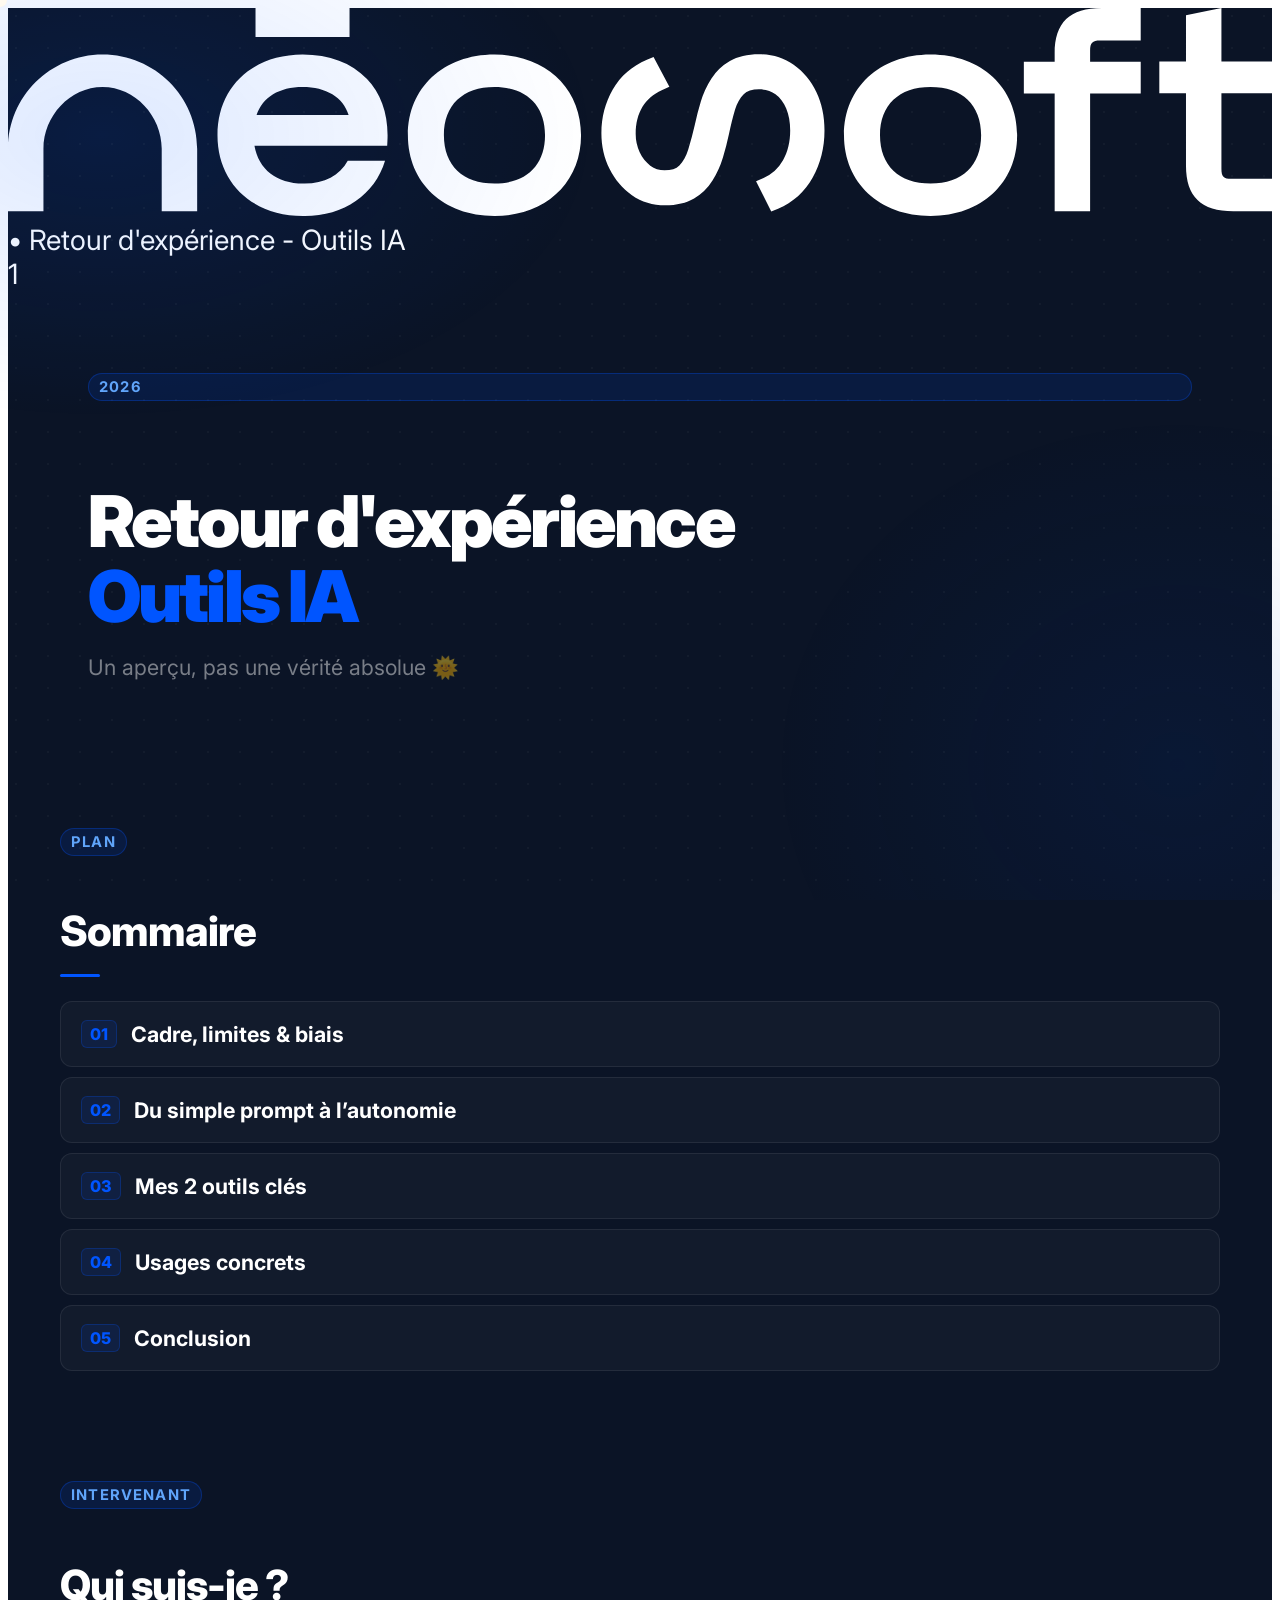
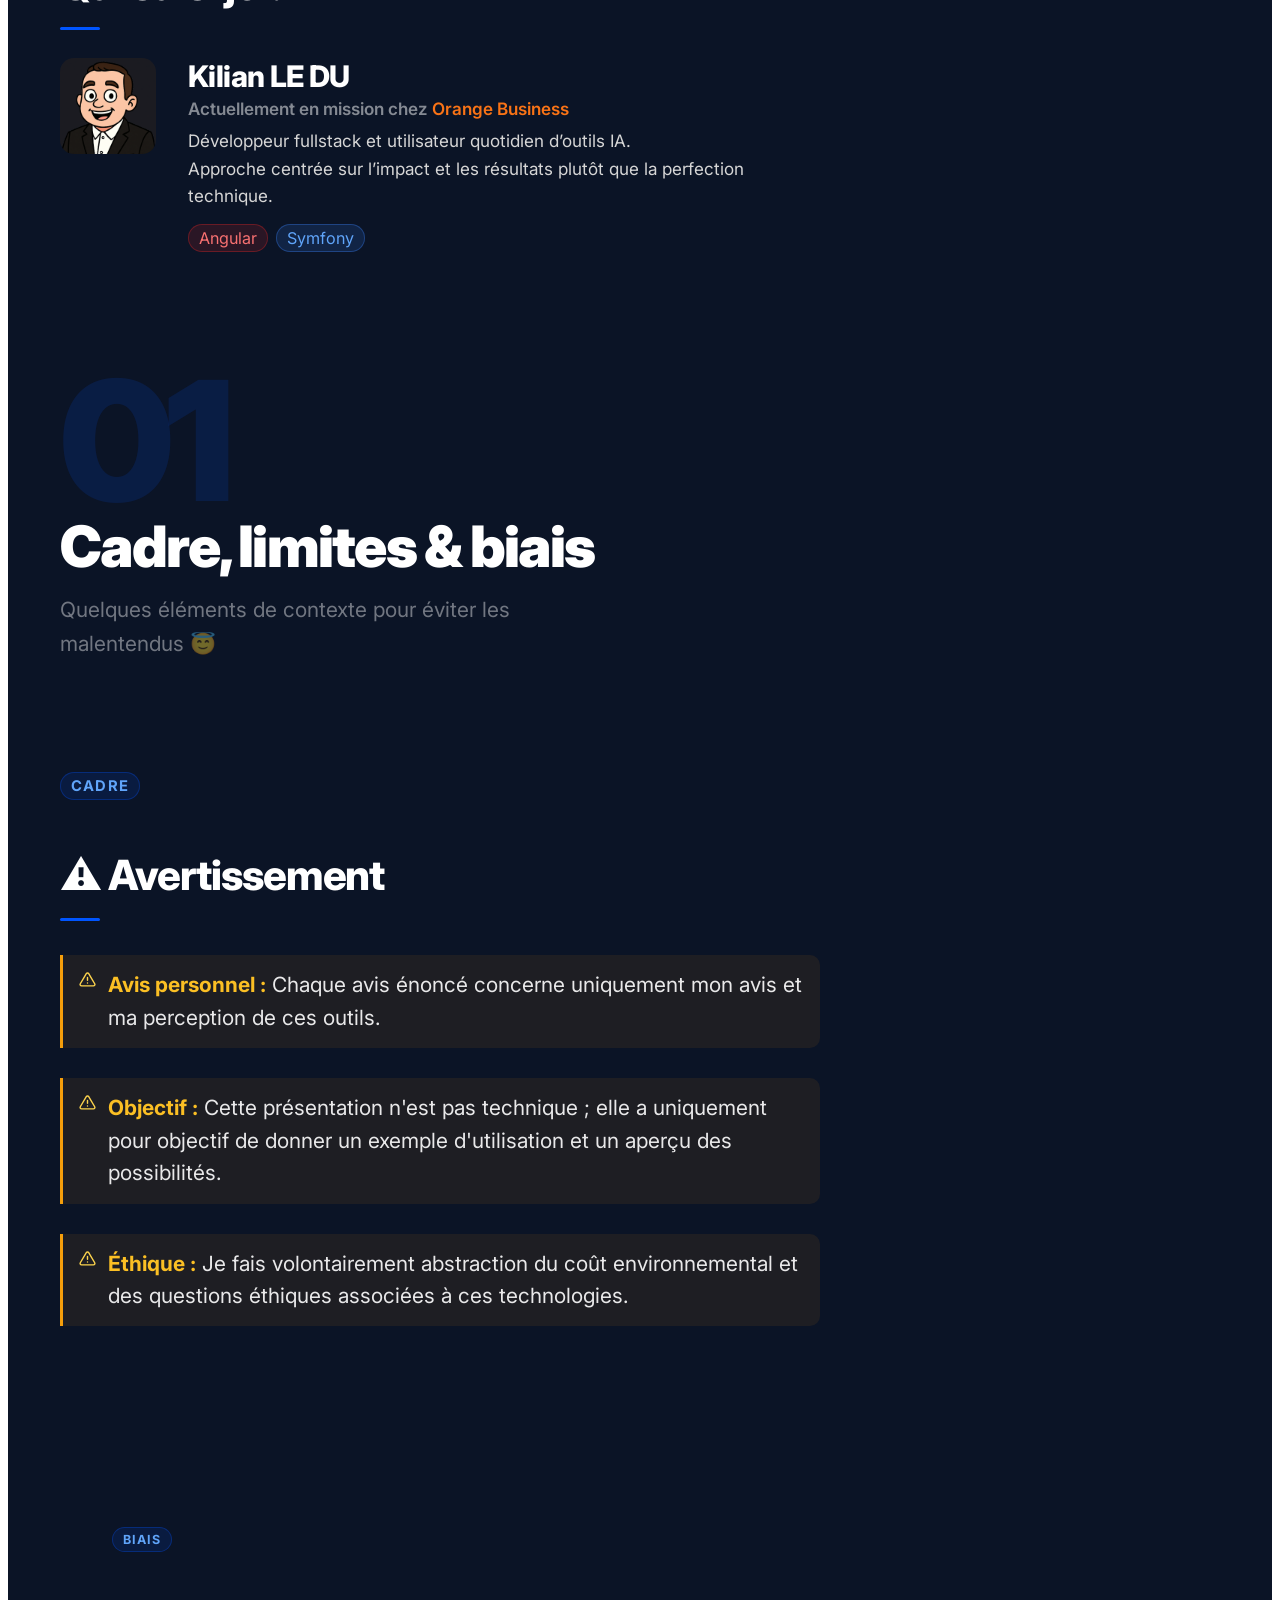
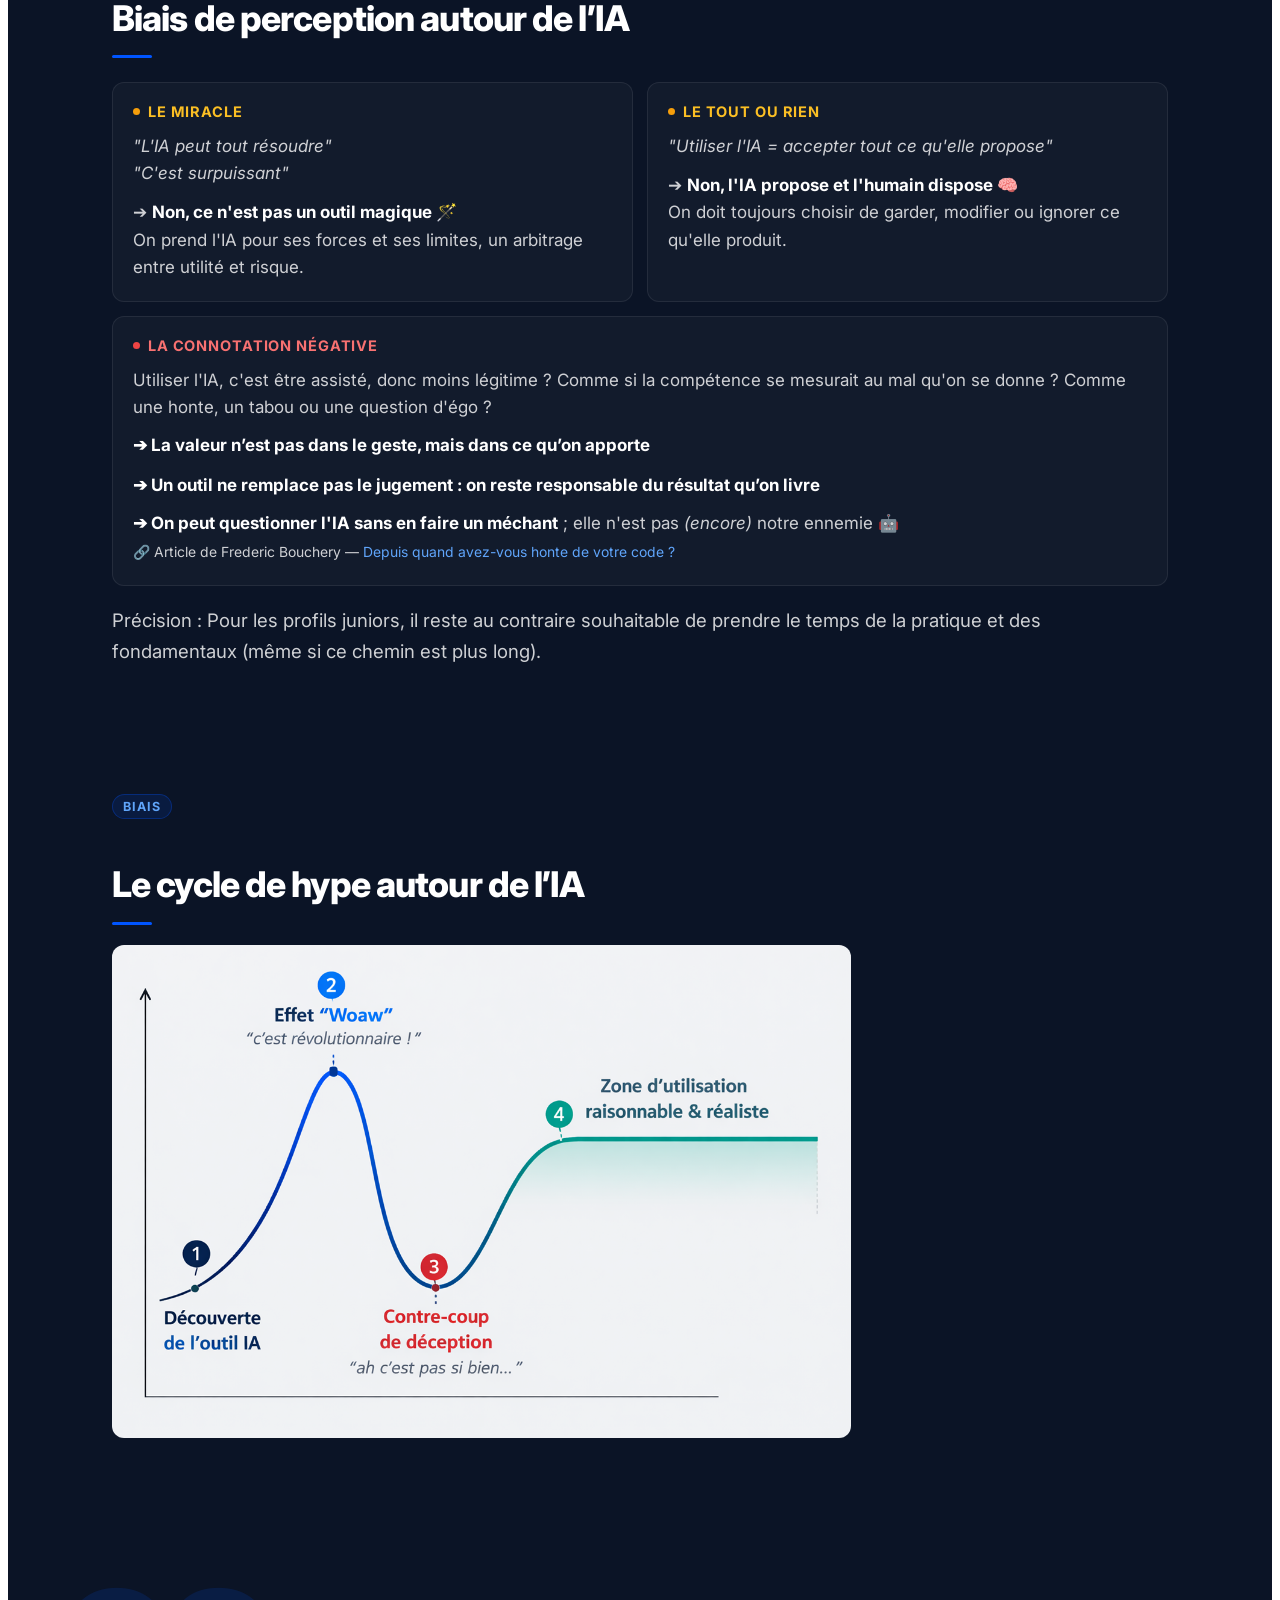
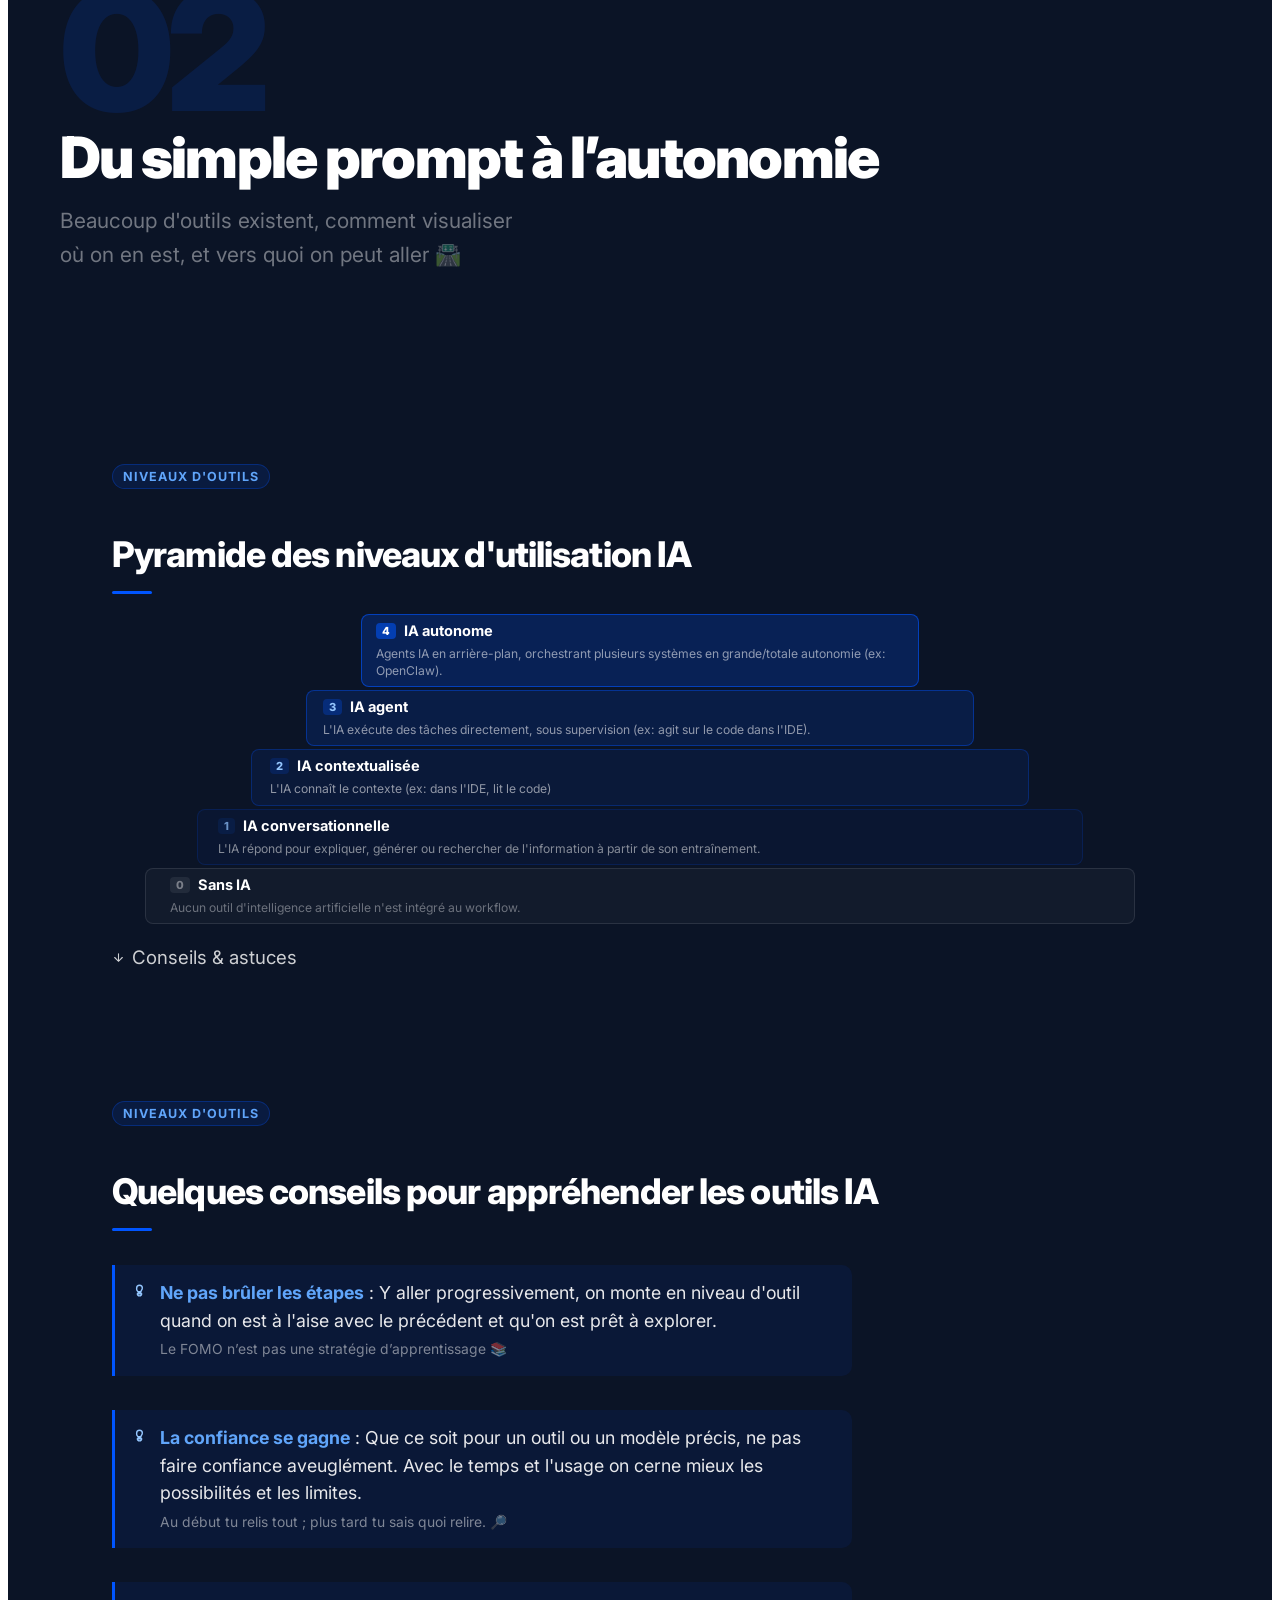
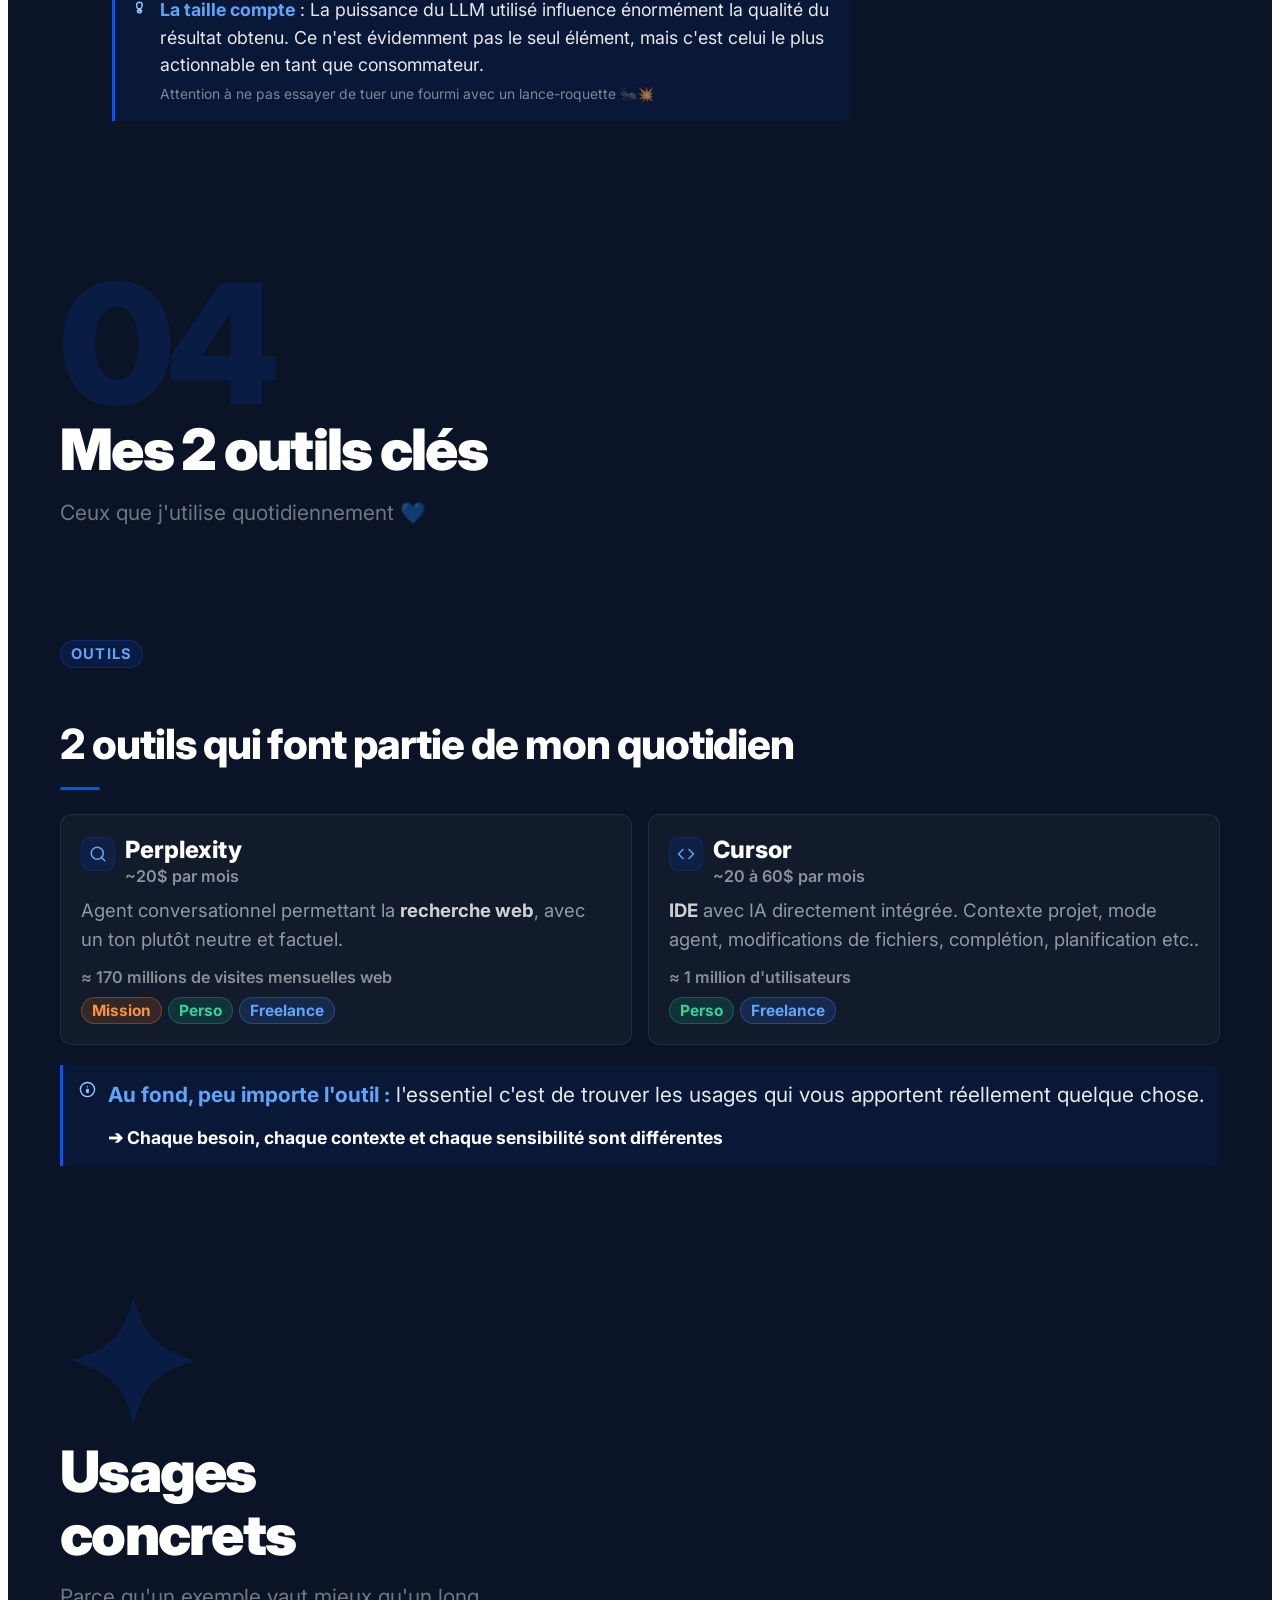
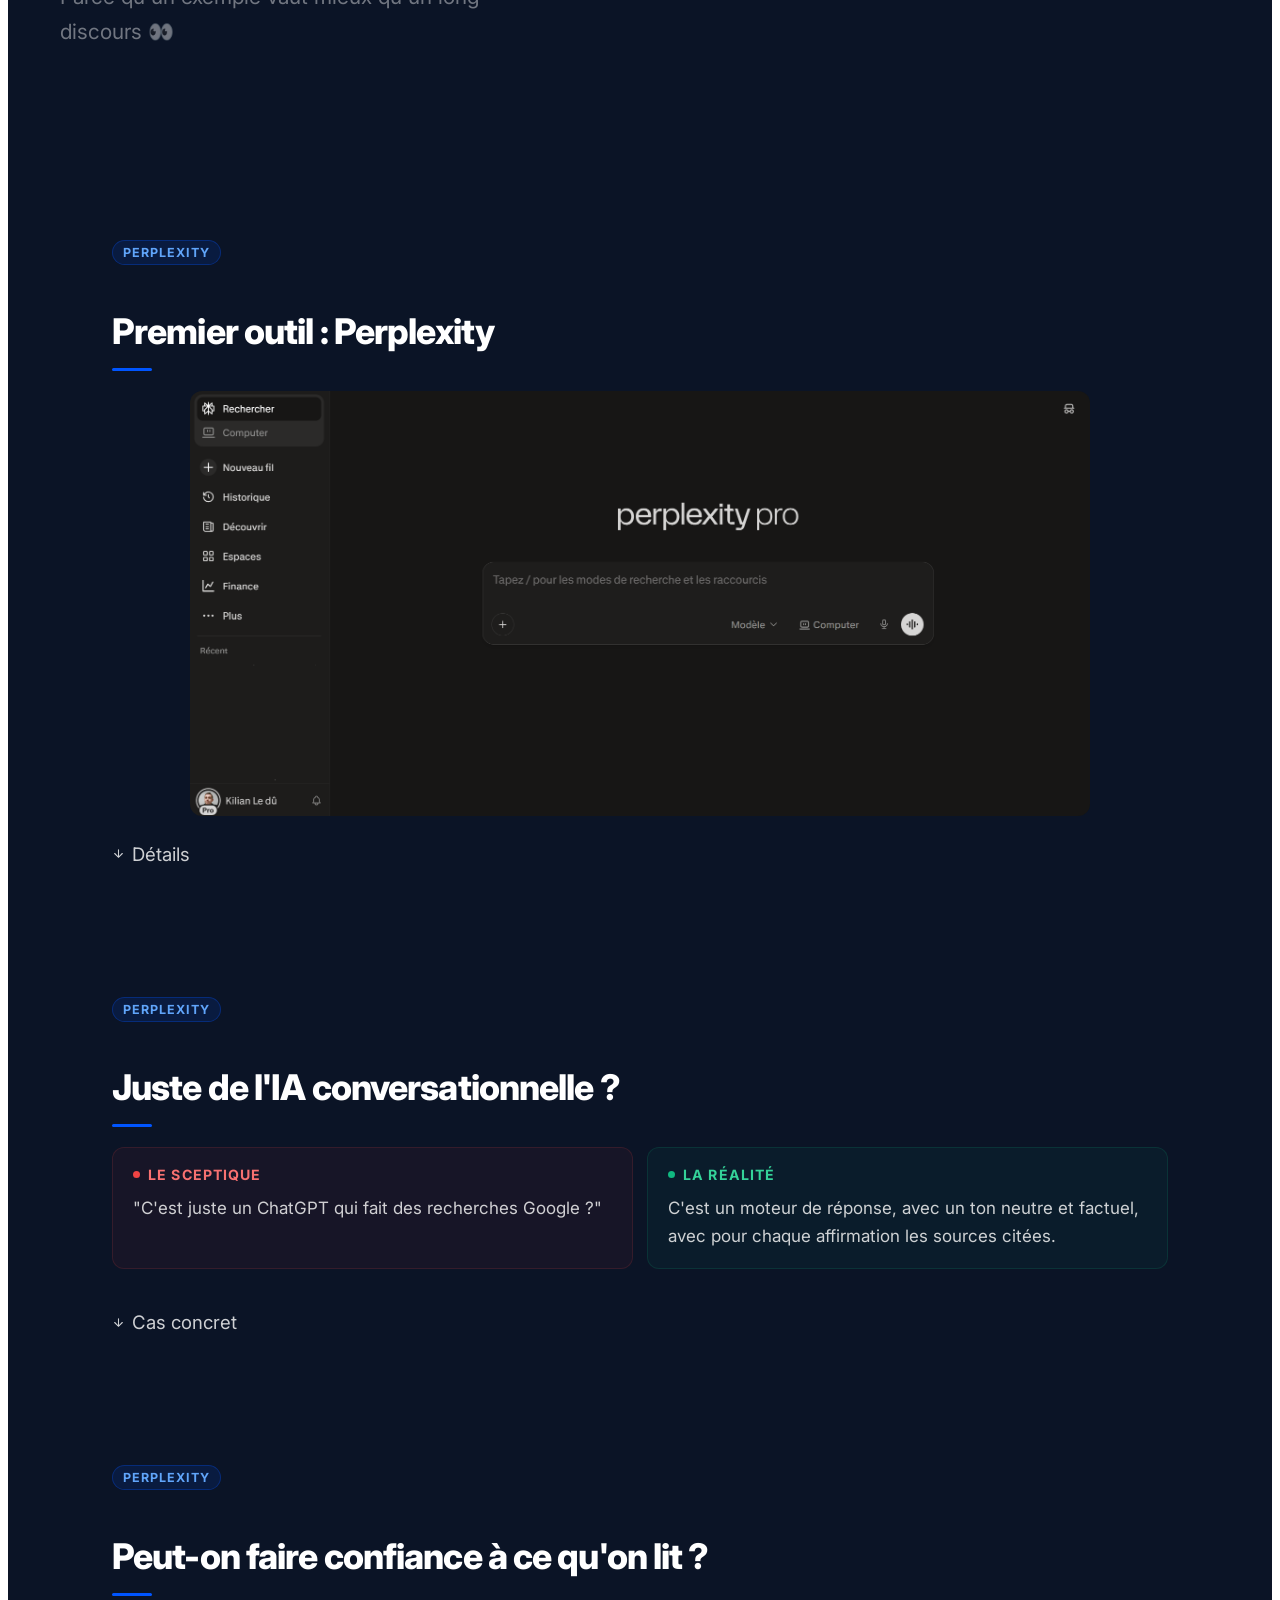
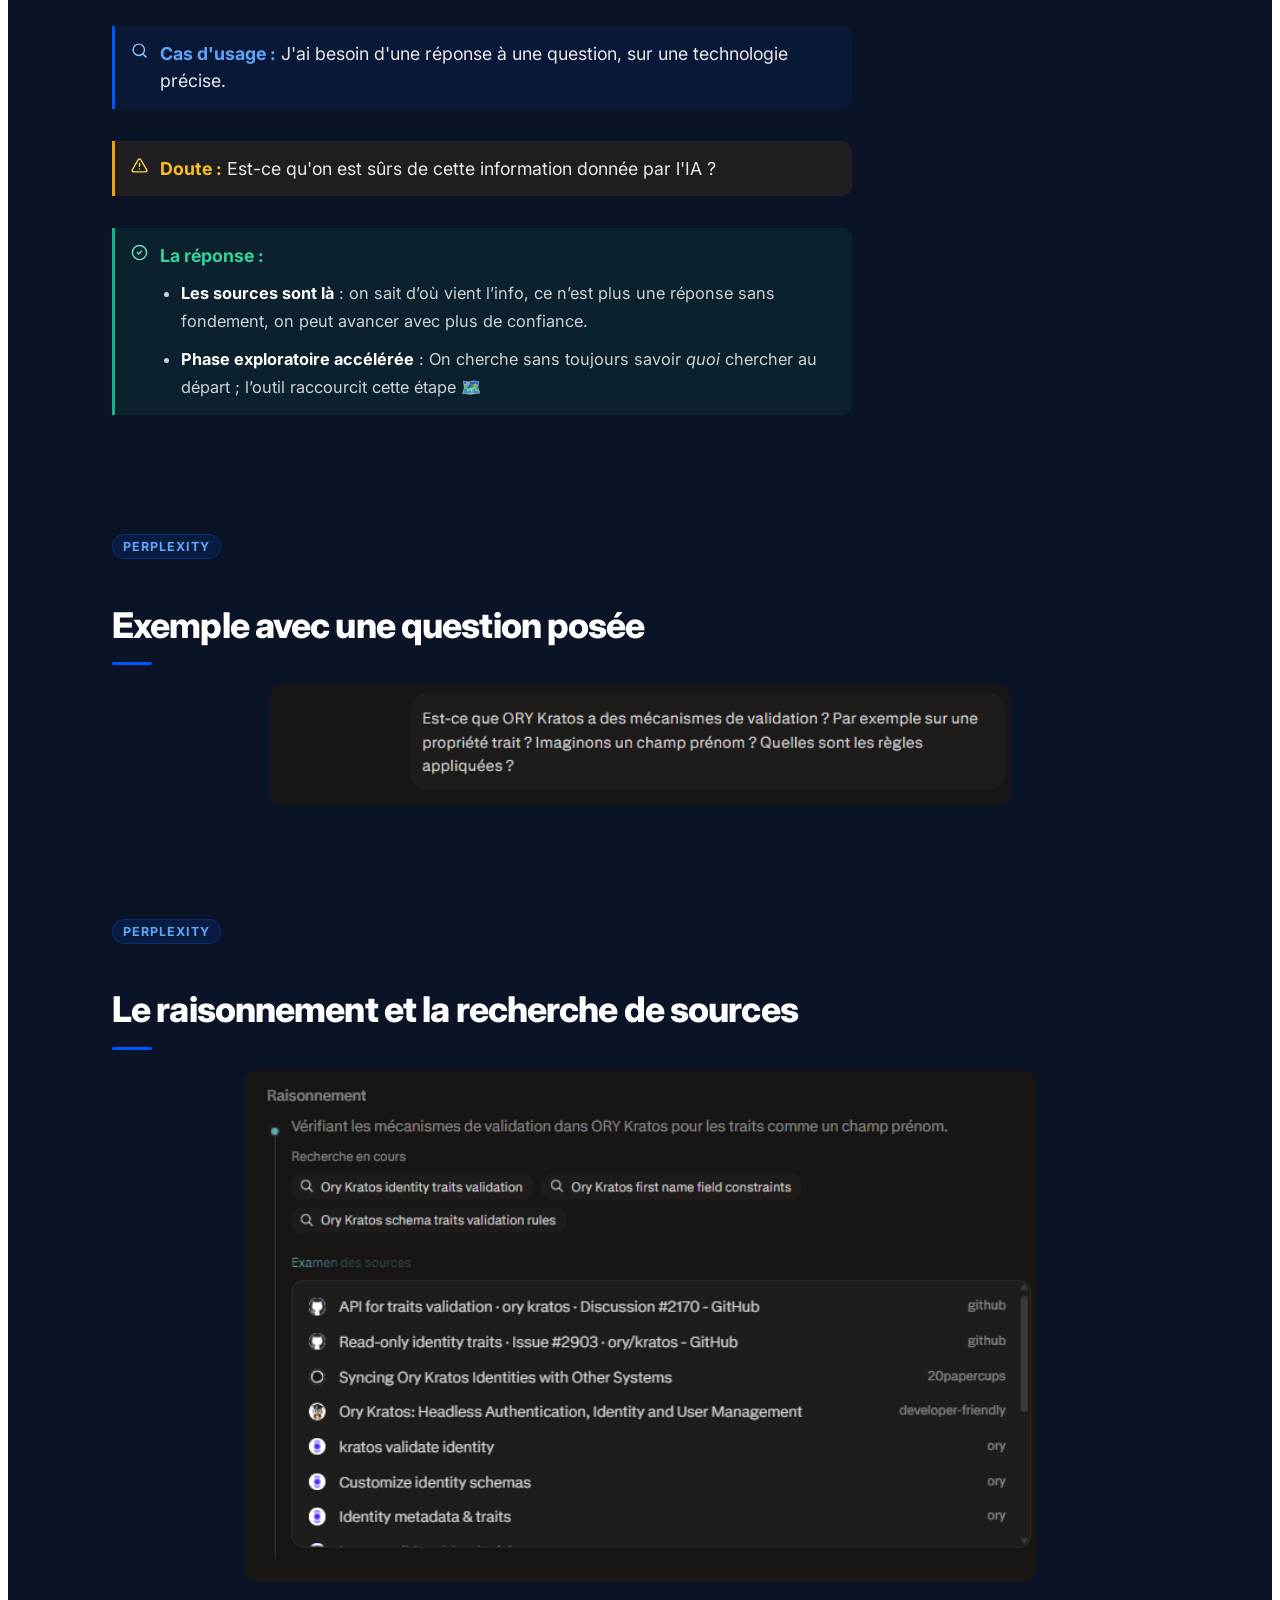
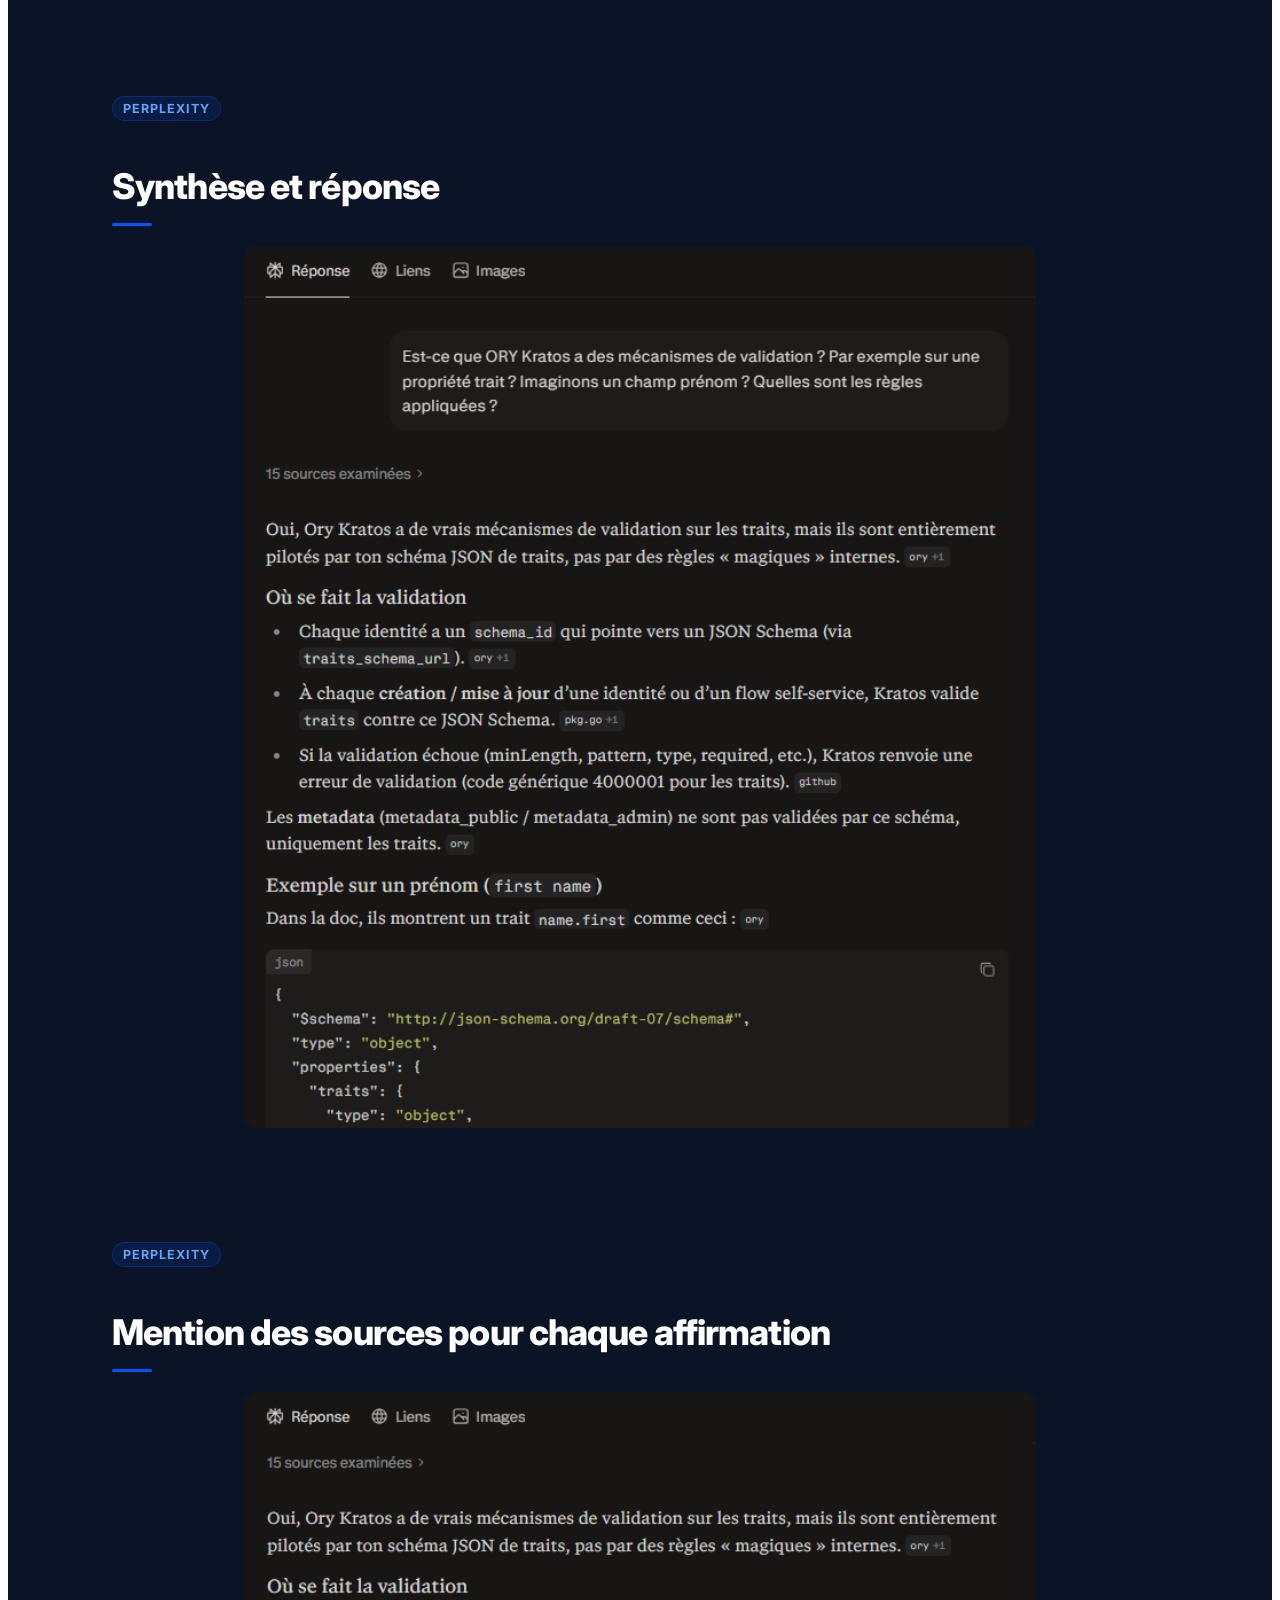
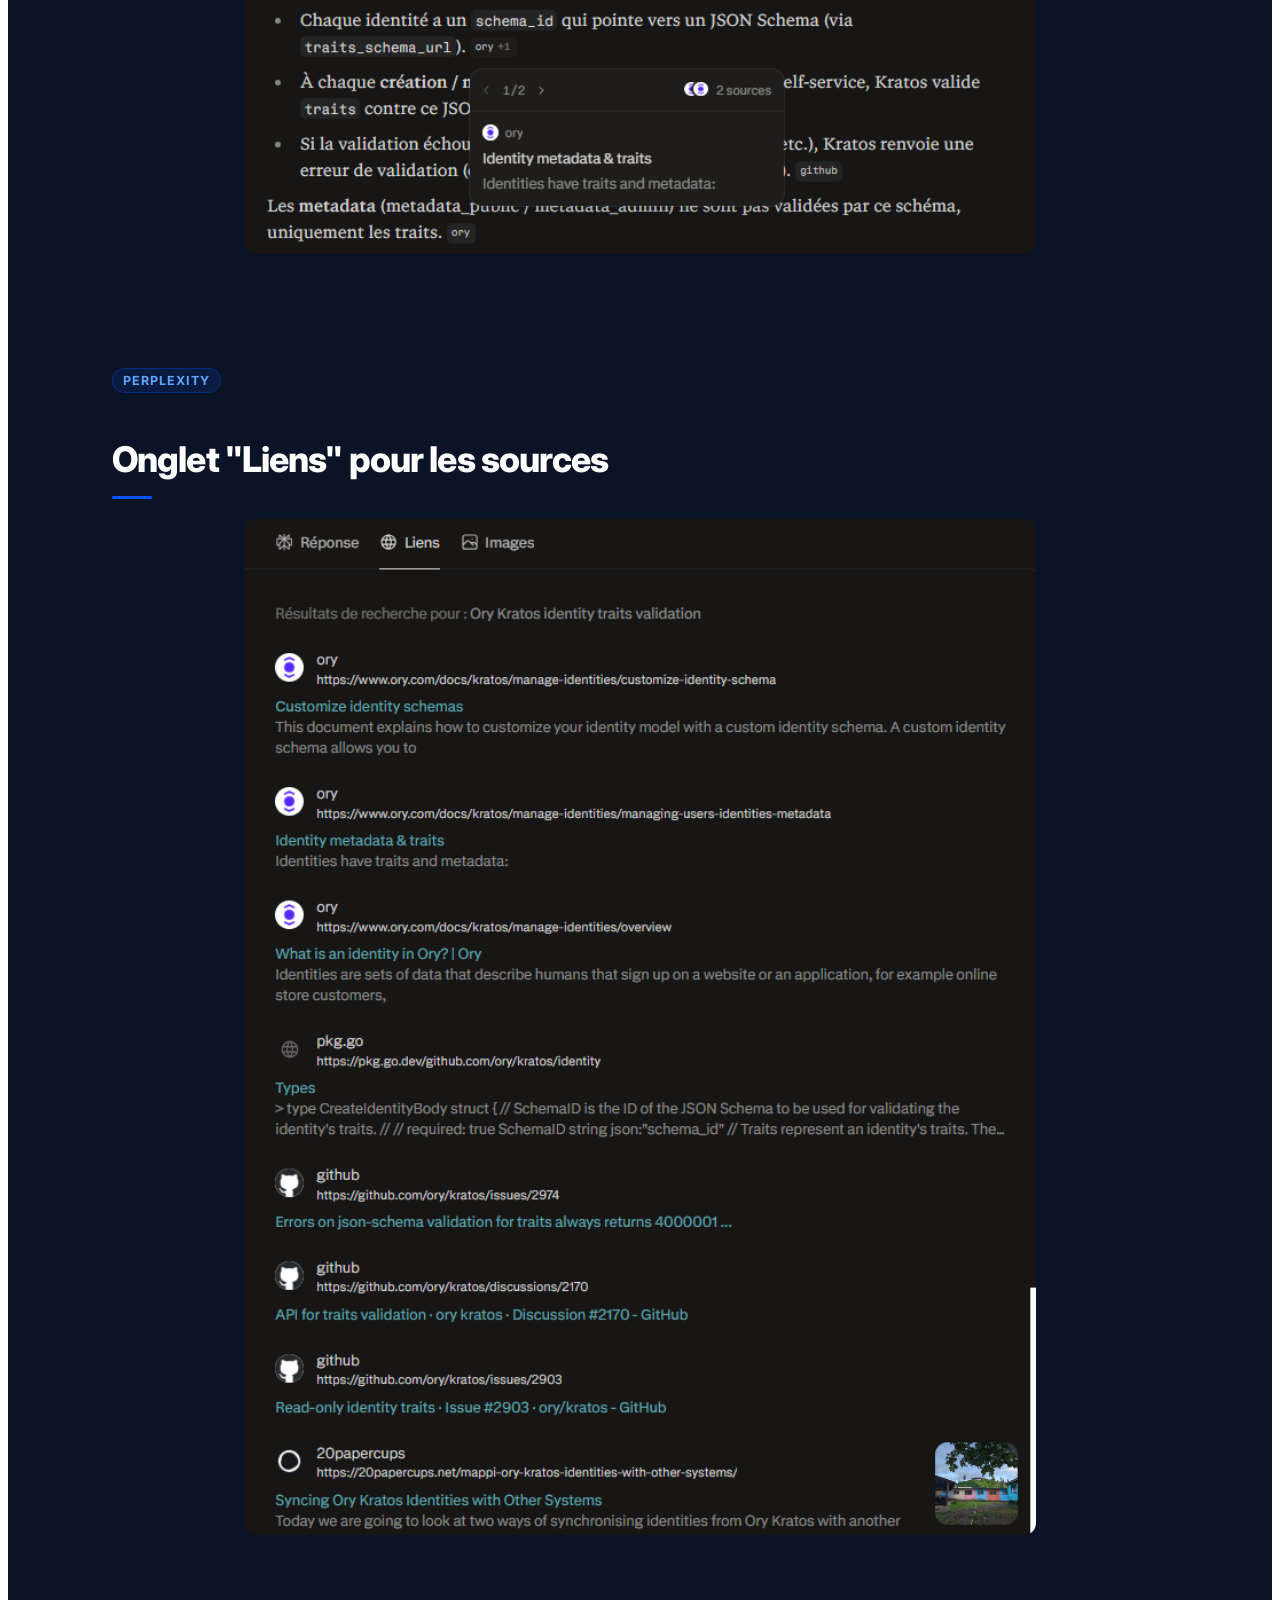
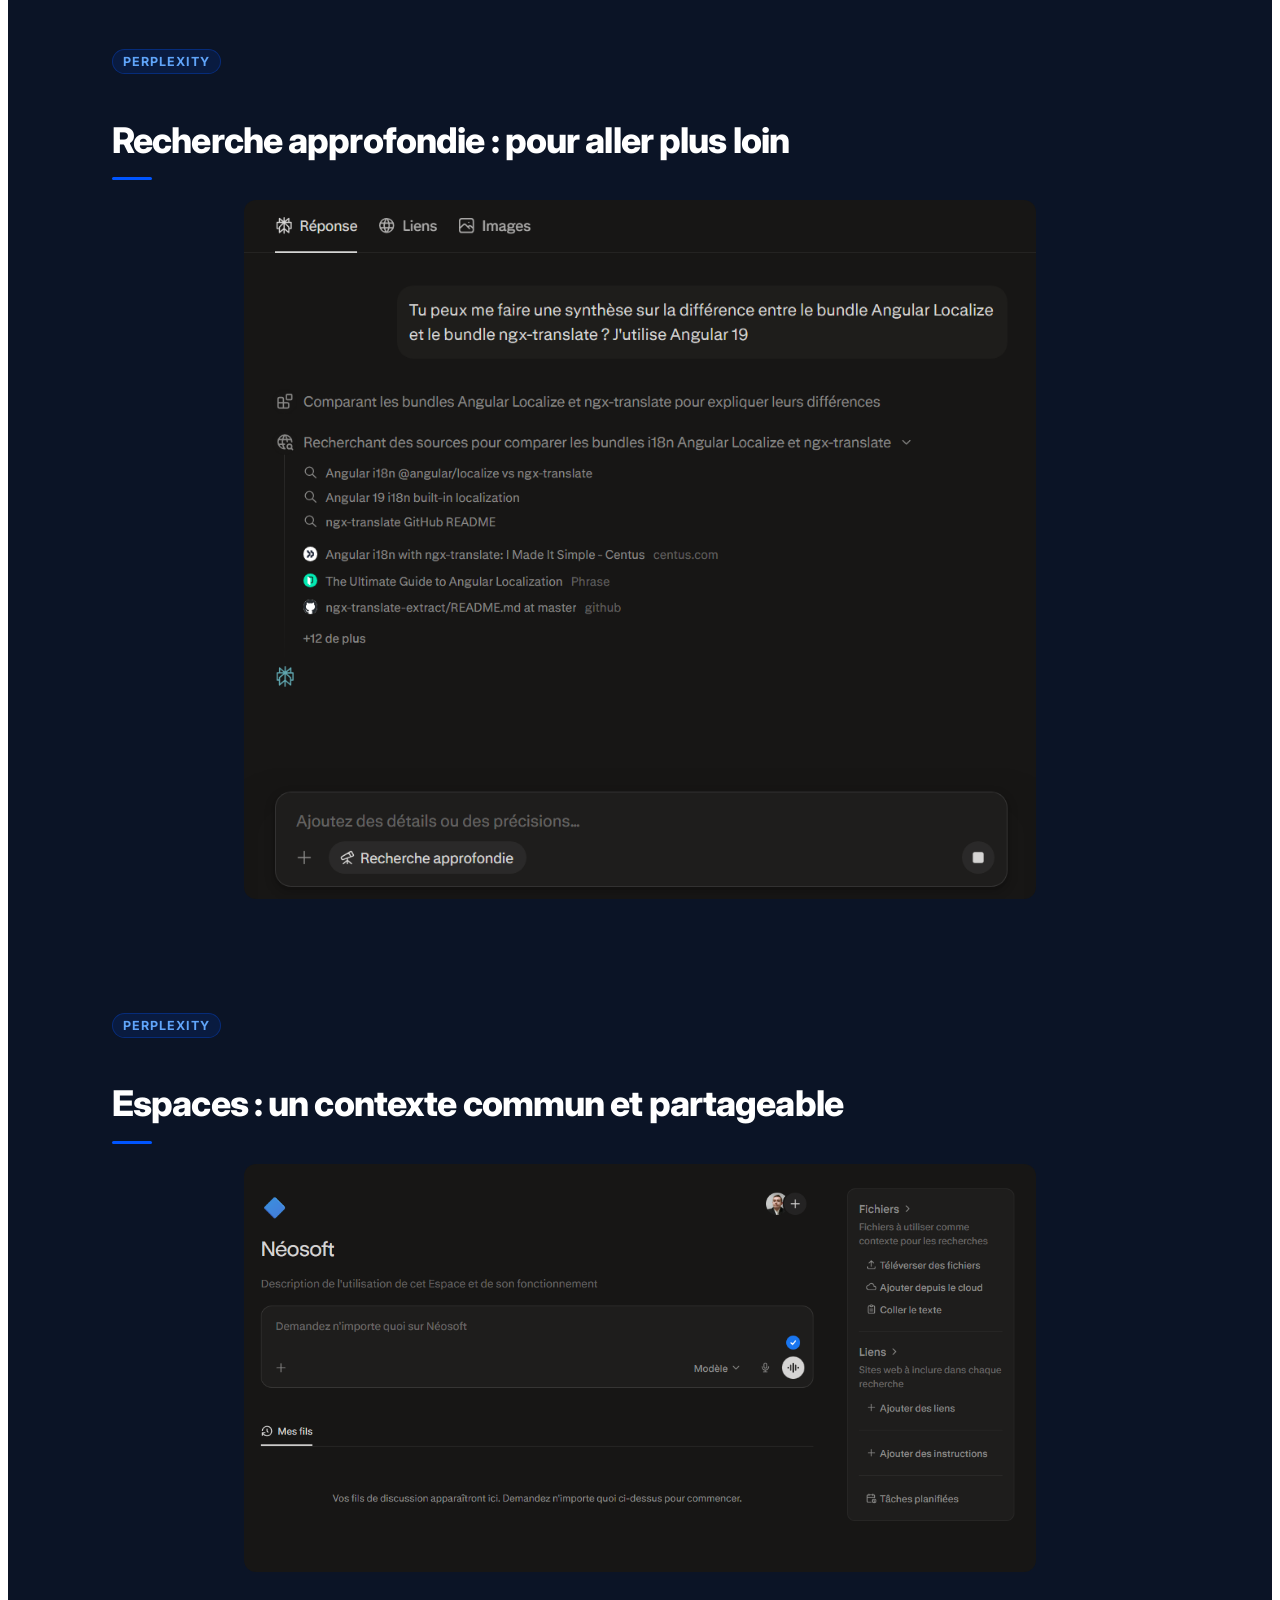
==== commit 047f5ac7: "Fixed Neosoft assets loading path" ====
--- a/index.html
+++ b/index.html
@@ -10,7 +10,7 @@
   <link rel="stylesheet" href="https://cdn.jsdelivr.net/npm/highlight.js@11.11.1/styles/nord.min.css">
   <script src="https://cdn.jsdelivr.net/npm/reveal.js/plugin/highlight/highlight.js"></script>
   <script src="https://cdn.jsdelivr.net/npm/@tailwindcss/browser@4"></script>
-  <link rel="icon" type="image/png" href="https://www.neosoft.fr/wp-content/themes/neosoft/favicons/favicon-32x32.png">
+  <link rel="icon" type="image/png" href="assets/favicon-32x32.png">
 
   <style type="text/tailwindcss">
     @theme {
@@ -571,7 +571,7 @@
     <div class="deck-header fixed top-0 left-0 right-0 flex items-center justify-between px-8 py-4 h-[72px] box-border bg-[rgba(11,20,38,0.96)] backdrop-blur-xl border-b border-white/[0.07] z-[1000]">
       <div class="flex items-center gap-4">
         <a href="https://www.neosoft.fr" target="_blank" rel="noopener">
-          <img class="h-8 w-auto object-contain" src="https://www.neosoft.fr/wp-content/themes/neosoft/dist/images/logo-neosoft-white.svg" alt="Logo Néosoft">
+          <img class="h-8 w-auto object-contain" src="assets/logo-neosoft-white.svg" alt="Logo Néosoft">
         </a>
         <div class="text-white font-bold tracking-wide text-[1.1em]">
           <span class="text-white/30 mx-4">•</span>
